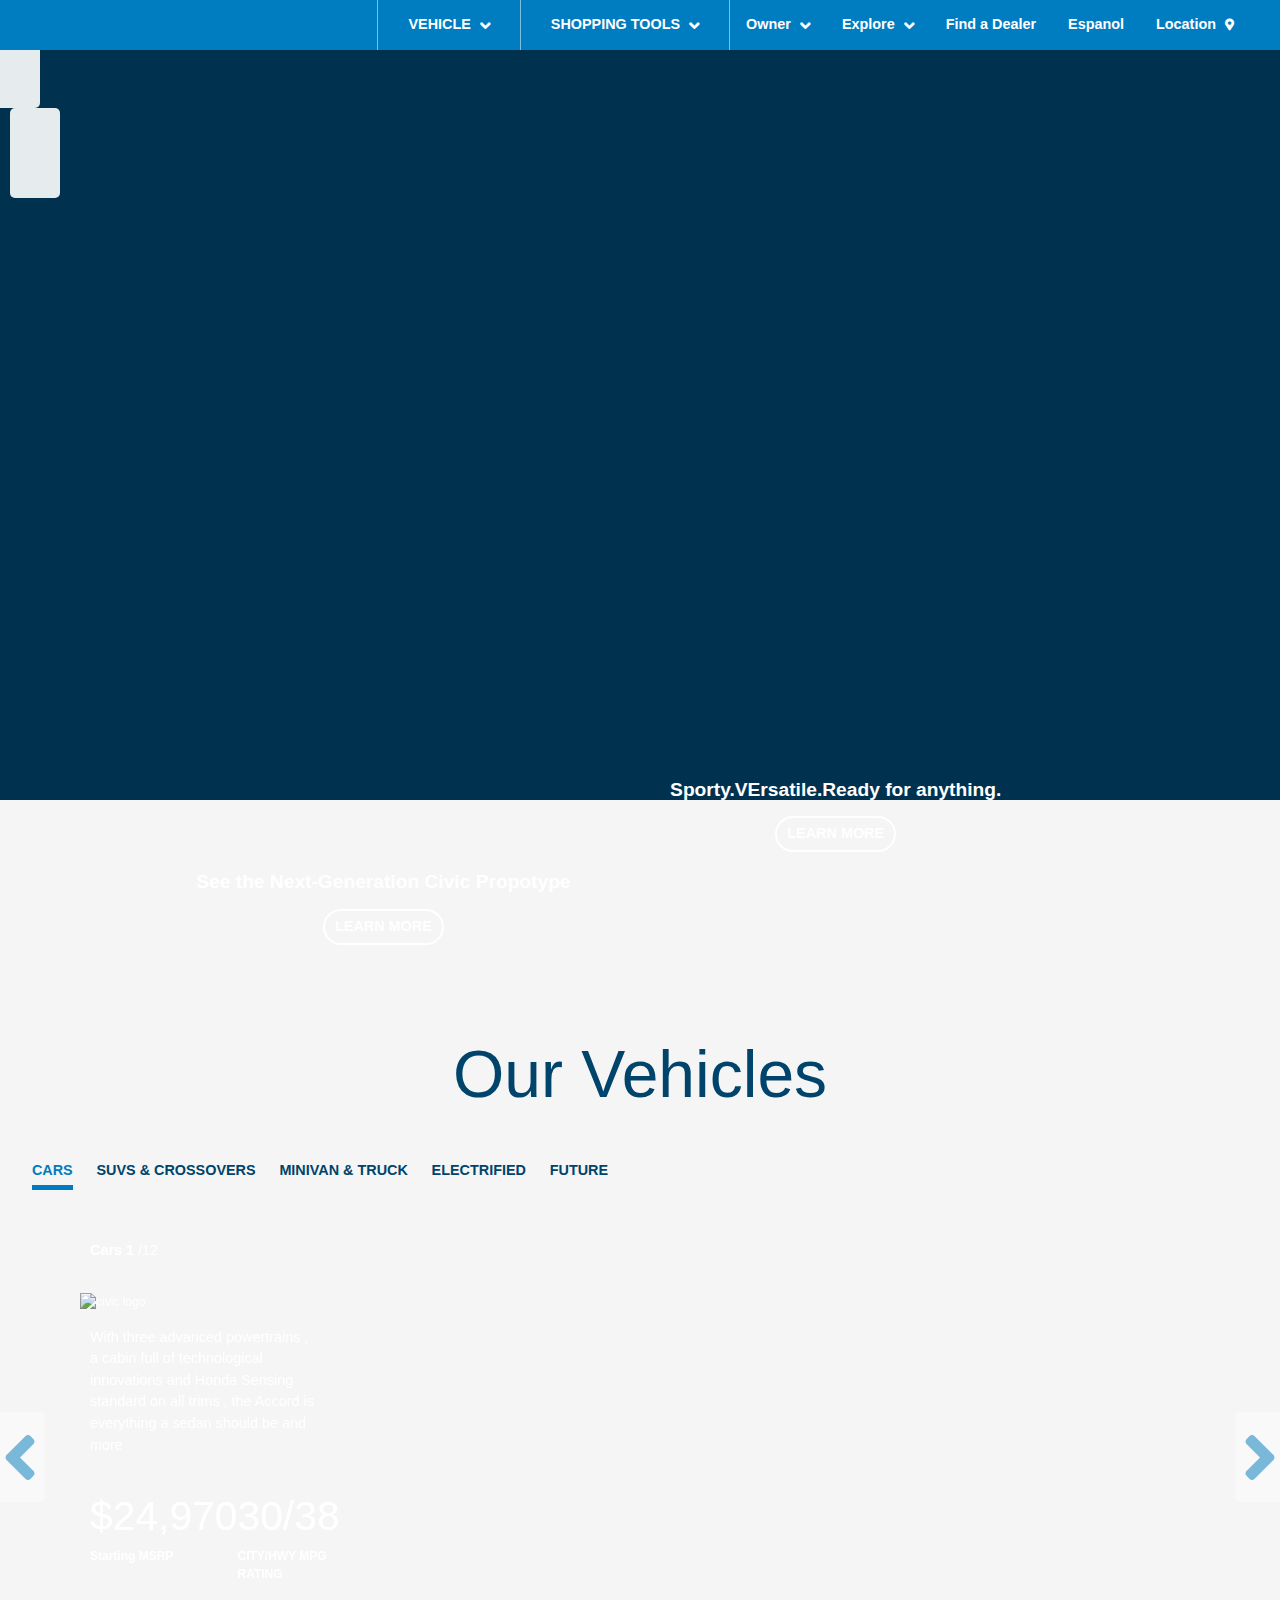
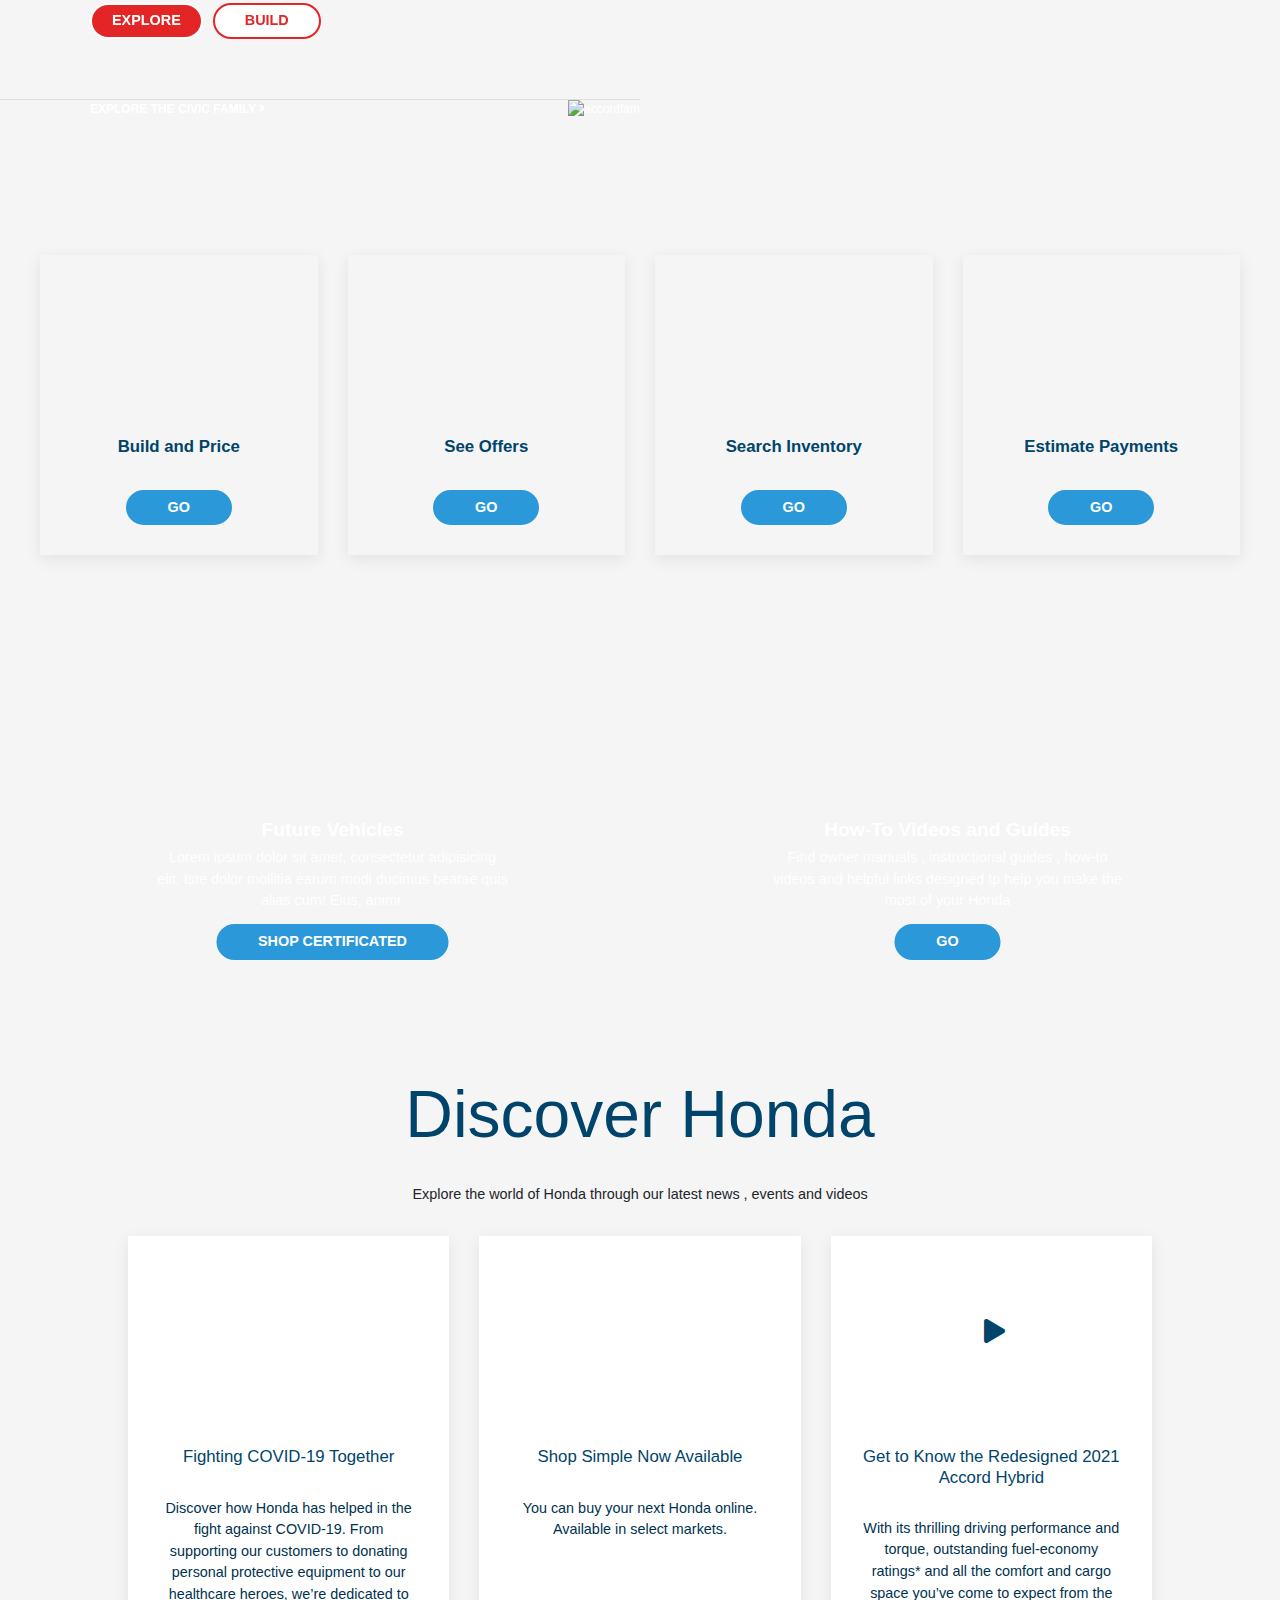
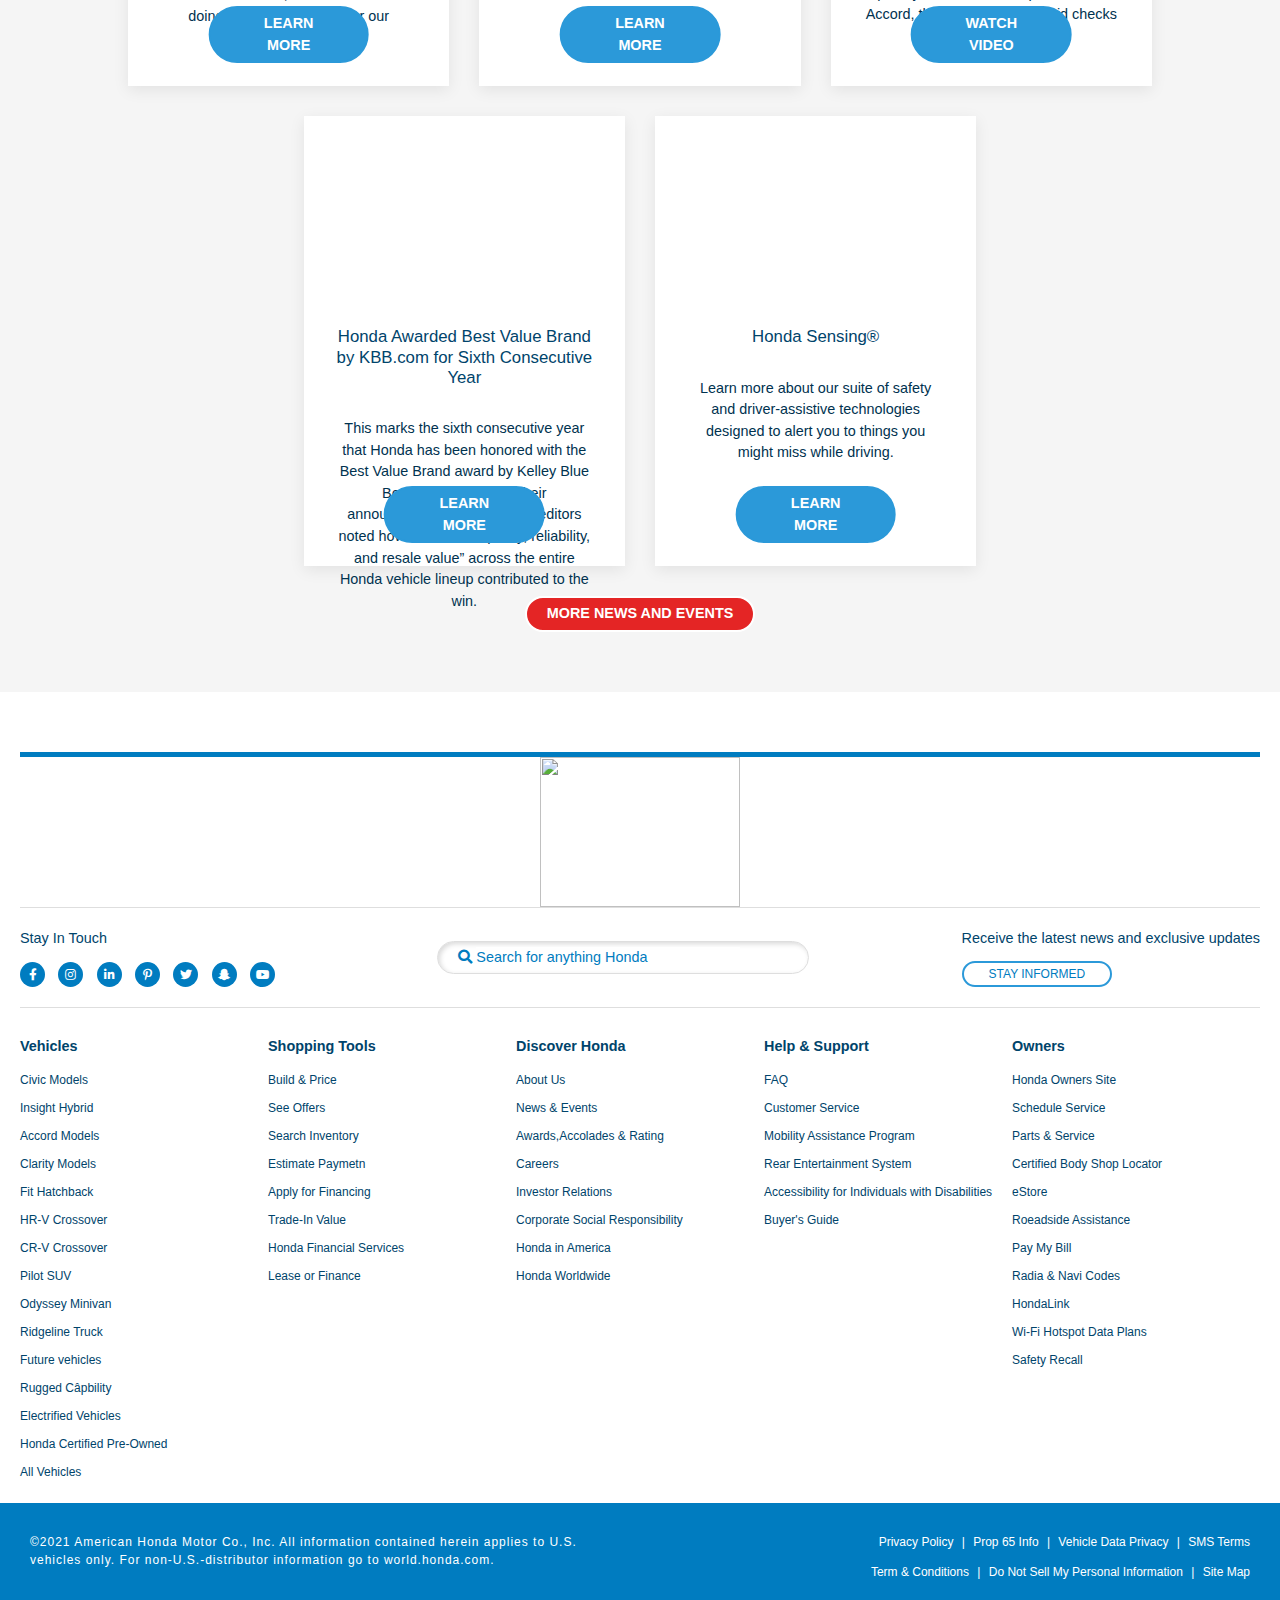
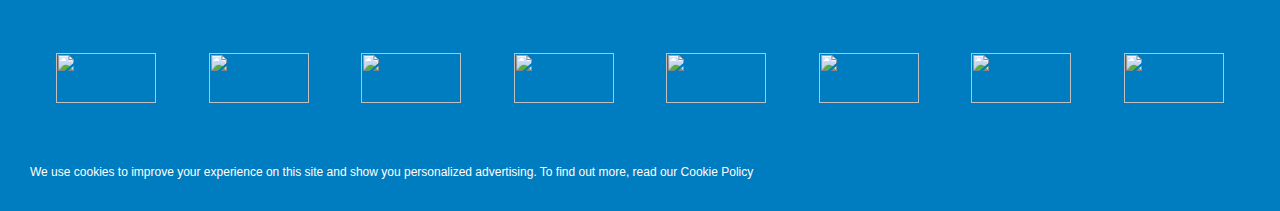
==== src/index.html @ 80af4028 "create menu lg screen" ====
<!doctype html>
<html lang="en">

<head>
    <meta charset="utf-8">
    <meta name="viewport" content="width=device-width, initial-scale=1, shrink-to-fit=no">
    <!-- BS4 -->
    <link rel="stylesheet" href="https://maxcdn.bootstrapcdn.com/bootstrap/4.0.0/css/bootstrap.min.css" integrity="sha384-Gn5384xqQ1aoWXA+058RXPxPg6fy4IWvTNh0E263XmFcJlSAwiGgFAW/dAiS6JXm" crossorigin="anonymous">
    <title>Honda Webpage</title>
    <!-- font awesome -->
    <link rel="stylesheet" href="https://cdnjs.cloudflare.com/ajax/libs/font-awesome/5.15.1/css/all.min.css">
    <!--Scroll Css-->
    <link rel="stylesheet" href="./css/jquery.mCustomScrollbar.css">
    <!--animate css-->
    <link rel="stylesheet" href="https://cdnjs.cloudflare.com/ajax/libs/animate.css/4.1.1/animate.min.css" />
    <!--Swiper carousel css-->
    <link rel="stylesheet" href="https://unpkg.com/swiper/swiper-bundle.css">
    <!--main css-->
    <link rel="stylesheet" href="./css/main.css">


</head>

<body>
    <header id="header">
        <nav class="navbar navbar-expand-lg honda-navbar ">
            <a class="navbar-brand" href="#">
                <img src="./img/logo.png" alt="">
            </a>
            <a href="#" class="lg-marker d-lg-none d-block">
                <i class="fa fa-map-marker-alt"></i>
            </a>

            <button class="navbar-toggler collapse-navbar" type="button" data-toggle="collapse" data-target="">
              <!-- <span class="navbar-toggler-icon"></span> -->
                <div class="xs-button"> 
                </div>
                
            </button>

            <div class="collapse navbar-collapse navbar-content" id="navbarNav">
                <ul class="navbar-nav">
                    <li class="nav-item ">
                        <a class="nav-link" id="vehicle" href="#">
                            VEHICLE <i class="fa fa-angle-down"></i>
                        </a>
                    </li>
                    <li class="nav-item ">
                        <a class="nav-link" id="shopping" href="#" data-toggle="dropdown">
                            SHOPPING TOOLS <i class="fa fa-angle-down"></i>
                        </a>
                        <section id="shopping-tools" class="d-none animate__animated ">
                            <div class="tools-top d-flex">
                                <div class="tool-items">
                                    <i class="fa fa-tools"></i>
                                    <p>Build & Price</p>
                                </div>
                                <div class="tool-items">
                                    <i class="fa fa-tag"></i>
                                    <p>See Offers</p>
                                </div>
                                <div class="tool-items">
                                    <i class="fa fa-search"></i>
                                    <p>Search Inventory</p>
                                </div>
                                <div class="tool-items">
                                    <i class="fa fa-calculator"></i>
                                    <p>Estimate Payment</p>
                                </div>
                                <div class="tool-items">
                                    <i class="fa fa-shopping-bag"></i>
                                    <p>Buy Online</p>
                                </div>
                            </div>
                            <div class="tools-bottom d-flex">
                                <div class="tools-options">
                                    <span>Trad-In Value</span><i class="fa fa-external-link-alt"></i>
                                </div>
                                <div class="tools-options">
                                    <span>Honda FInancial Services</span><i class="fa fa-external-link-alt"></i>
                                </div>
                                <div class="tools-options">
                                    <span>Buyer's Guide</span><i class="fa fa-external-link-alt"></i>
                                </div>
                                <div class="tools-options">
                                    <span>Apply For Financing</span><i class="fa fa-external-link-alt"></i>
                                </div>
                            </div>
                        </section>
                    </li>
                    <li class="nav-item">
                        <a class="nav-link" id="owner" href="#">
                            Owner <i class="fa fa-angle-down"></i>
                        </a>
                        <section id="owner-content" class="d-none animate__animated ">
                            <div class="row">
                                <div class="col-6 owner-left">
                                    <div>
                                        <a class="owner-items d-flex justify-content-between">
                                            <span>Owner Site</span><i class="fa fa-external-link-alt"></i>
                                        </a>
                                        <a class="owner-items d-flex justify-content-between">
                                            <span>Owner's Manual & Warranties</span><i class="fa fa-external-link-alt"></i>
                                        </a>
                                        <a class="owner-items d-flex justify-content-between">
                                            <span>Schedule Service</span><i class="fa fa-external-link-alt"></i>
                                        </a>
                                        <a class="owner-items d-flex justify-content-between">
                                            <span>Shop Parts & Accessories</span><i class="fa fa-external-link-alt"></i>
                                        </a>
                                        <a class="owner-items d-flex justify-content-between">
                                            <span>Certified Body Shop Locator</span><i class="fa fa-external-link-alt"></i>
                                        </a>
                                    </div>
                                </div>
                                <div class="col-6 owner-right">
                                    <div>
                                        <a class="owner-items d-flex justify-content-between">
                                            <span>Roadside Assistance</span><i class="fa fa-external-link-alt"></i>
                                        </a>
                                        <a class="owner-items d-flex justify-content-between">
                                            <span>Pay My Bill</span><i class="fa fa-external-link-alt"></i>
                                        </a>
                                        <a class="owner-items d-flex justify-content-between">
                                            <span>Recalls</span><i class="fa fa-external-link-alt"></i>
                                        </a>
                                        <a class="owner-items d-flex justify-content-between">
                                            <span>Customer Services</span><i class="fa fa-external-link-alt"></i>
                                        </a>
                                    </div>
                                </div>
                            </div>
                        </section>
                    </li>
                    <li class="nav-item">
                        <a class="nav-link" id="explore" href="#">
                            Explore <i class="fa fa-angle-down"></i>
                        </a>
                        <section id="explore-content" class="d-none animate__animated ">
                            <ul>
                                <li>Honda Safety</li>
                                <li>Honda Sensing</li>
                                <li>Rugged Capability</li>
                                <li>Electrified Vehicles</li>
                                <li>News & Events</li>
                                <li>Honda Racing</span><i class="fa fa-external-link-alt"></i></li>
                                <li>Honda in the Community</span><i class="fa fa-external-link-alt"></i></li>
                                <li>Honda on Inclusion and Diversity</span><i class="fa fa-external-link-alt"></i></li>
                            </ul>
                        </section>
                    </li>
                    <li class="nav-item">
                        <a class="nav-link" href="#">
                           Find a Dealer
                        </a>
                    </li>
                    <li class="nav-item">
                        <a class="nav-link" href="#">
                           Espanol
                        </a>
                    </li>
                    <li class="nav-item">
                        <a class="nav-link" href="#">
                            Location <i class="fa fa-map-marker-alt location"></i>
                        </a>
                    </li>
                </ul>
            </div>
        </nav>
    </header>
    <div class="d-none animate__animated " id="header-menu-lg">
        <ul class="list-unstyled">
            <li>VEHICLES <i class="fa fa-angle-right"></i></li>
            <li>SHOPPING TOOLS <i class="fa fa-angle-right"></i></li>
            <li>OWNERS <i class="fa fa-angle-right"></i></li>
            <li>EXPLORE<i class="fa fa-angle-right"></i></li>
            <li>FIND A DEALER</li>
            <li>LANGUAGE
                <div class="language">
                    <button class="btn-go">ENGLISH</button>
                    <button class="btn-build">ESPANOL</button>
                </div>
            </li>

            <div class="footer-search-field">
                <i class="fa fa-search"></i>
                <input type="text" placeholder="Search for anything Honda">
            </div>
        </ul>

    </div>

    <section id="vehicles-section" class="d-none animate__animated ">
        <div class="vehicles-nav">
            <div class="vehicles-nav-content w-50 mx-auto d-flex justify-content-around">
                <div class="vehicle-nav-items">
                    <a href="#" id="suv-nav">SUV & CROSSOVERS</a>
                </div>
                <div class="vehicle-nav-items">
                    <a href="#" id="cars-nav">CARS</a>
                </div>
                <div class="vehicle-nav-items">
                    <a href="#" id="minivan-nav">MINIVAN & TRUCK</a>
                </div>
                <div class="vehicle-nav-items">
                    <a href="#" id="electrified-nav">ELECTRIFIED</a>
                </div>
                <div class="vehicle-nav-items">
                    <a href="#" id="future-nav">FUTURE</a>
                </div>
                <div class="vehicle-nav-items">
                    <a href="#" id="preowned-nav">PREOWNED</a>
                </div>
            </div>
        </div>
        <div id="vehicles-list">
            <div class="vehicless-segmentation" id="suv">
                <h2>SUVS & CROSSOVER</h2>
                <div class="vehicles-items">
                    <div class="vehicles-img">
                        <img src="./img/xe-1.png" alt="xe1" class="img-fluid">
                        <img src="./img/xe-1-hover.png" alt="xe1-hover" class="img-fluid">

                    </div>
                    <div class="vehicles-description">
                        <h3>HR-V</h3>
                        <div class="price">
                            $21,020 <span>STARTING MSRP*</span>
                        </div>
                        <div class="speed">
                            28/34 <span>CITY/HWY MPG TRG*</span>
                        </div>
                    </div>
                    <div class="vehicle-button">
                        <button class="btn-explore">EXPLORE</button>
                        <button class="btn-build">BUILD</button>
                    </div>
                </div>
                <div class="vehicles-items">
                    <div class="vehicles-img">
                        <img src="./img/xe-2.png" alt="xe1" class="img-fluid">
                        <img src="./img/xe-2-hover.png" alt="xe1-hover" class="img-fluid">

                    </div>
                    <div class="vehicles-description">
                        <h3>HR-V</h3>
                        <div class="price">
                            $21,020 <span>STARTING MSRP*</span>
                        </div>
                        <div class="speed">
                            28/34 <span>CITY/HWY MPG TRG*</span>
                        </div>
                    </div>
                    <div class="vehicle-button">
                        <button class="btn-explore">EXPLORE</button>
                        <button class="btn-build">BUILD</button>
                    </div>
                </div>
                <div class="vehicles-items">
                    <div class="vehicles-img">
                        <img src="./img/xe-3.png" alt="xe1" class="img-fluid">
                        <img src="./img/xe-3-hover.png" alt="xe1-hover" class="img-fluid">

                    </div>
                    <div class="vehicles-description">
                        <h3>HR-V</h3>
                        <div class="price">
                            $21,020 <span>STARTING MSRP*</span>
                        </div>
                        <div class="speed">
                            28/34 <span>CITY/HWY MPG TRG*</span>
                        </div>
                    </div>
                    <div class="vehicle-button">
                        <button class="btn-explore">EXPLORE</button>
                        <button class="btn-build">BUILD</button>
                    </div>
                </div>
                <div class="vehicles-items">
                    <div class="vehicles-img">
                        <img src="./img/xe-4.png" alt="xe1" class="img-fluid">
                        <img src="./img/xe-4-hover.png" alt="xe1-hover" class="img-fluid">

                    </div>
                    <div class="vehicles-description">
                        <h3>HR-V</h3>
                        <div class="price">
                            $21,020 <span>STARTING MSRP*</span>
                        </div>
                        <div class="speed">
                            28/34 <span>CITY/HWY MPG TRG*</span>
                        </div>
                    </div>
                    <div class="vehicle-button">
                        <button class="btn-explore">EXPLORE</button>
                        <button class="btn-build">BUILD</button>
                    </div>
                </div>
                <div class="vehicles-items">
                    <div class="vehicles-img">
                        <img src="./img/xe-1.png" alt="xe1" class="img-fluid">
                        <img src="./img/xe-1-hover.png" alt="xe1-hover" class="img-fluid">

                    </div>
                    <div class="vehicles-description">
                        <h3>HR-V</h3>
                        <div class="price">
                            $21,020 <span>STARTING MSRP*</span>
                        </div>
                        <div class="speed">
                            28/34 <span>CITY/HWY MPG TRG*</span>
                        </div>
                    </div>
                    <div class="vehicle-button">
                        <button class="btn-explore">EXPLORE</button>
                        <button class="btn-build">BUILD</button>
                    </div>
                </div>
                <div class="vehicles-items">
                    <div class="vehicles-img">
                        <img src="./img/xe-2.png" alt="xe1" class="img-fluid">
                        <img src="./img/xe-2-hover.png" alt="xe1-hover" class="img-fluid">

                    </div>
                    <div class="vehicles-description">
                        <h3>HR-V</h3>
                        <div class="price">
                            $21,020 <span>STARTING MSRP*</span>
                        </div>
                        <div class="speed">
                            28/34 <span>CITY/HWY MPG TRG*</span>
                        </div>
                    </div>
                    <div class="vehicle-button">
                        <button class="btn-explore">EXPLORE</button>
                        <button class="btn-build">BUILD</button>
                    </div>
                </div>
                <div class="vehicles-items">
                    <div class="vehicles-img">
                        <img src="./img/xe-3.png" alt="xe1" class="img-fluid">
                        <img src="./img/xe-3-hover.png" alt="xe1-hover" class="img-fluid">

                    </div>
                    <div class="vehicles-description">
                        <h3>HR-V</h3>
                        <div class="price">
                            $21,020 <span>STARTING MSRP*</span>
                        </div>
                        <div class="speed">
                            28/34 <span>CITY/HWY MPG TRG*</span>
                        </div>
                    </div>
                    <div class="vehicle-button">
                        <button class="btn-explore">EXPLORE</button>
                        <button class="btn-build">BUILD</button>
                    </div>
                </div>
            </div>
            <div class="vehicless-segmentation" id="cars">
                <h2>CARS</h2>
                <div class="vehicles-items">
                    <div class="vehicles-img">
                        <img src="./img/xe-1.png" alt="xe1" class="img-fluid">
                        <img src="./img/xe-1-hover.png" alt="xe1-hover" class="img-fluid">

                    </div>
                    <div class="vehicles-description">
                        <h3>HR-V</h3>
                        <div class="price">
                            $21,020 <span>STARTING MSRP*</span>
                        </div>
                        <div class="speed">
                            28/34 <span>CITY/HWY MPG TRG*</span>
                        </div>
                    </div>
                    <div class="vehicle-button">
                        <button class="btn-explore">EXPLORE</button>
                        <button class="btn-build">BUILD</button>
                    </div>
                </div>
                <div class="vehicles-items">
                    <div class="vehicles-img">
                        <img src="./img/xe-2.png" alt="xe1" class="img-fluid">
                        <img src="./img/xe-2-hover.png" alt="xe1-hover" class="img-fluid">

                    </div>
                    <div class="vehicles-description">
                        <h3>HR-V</h3>
                        <div class="price">
                            $21,020 <span>STARTING MSRP*</span>
                        </div>
                        <div class="speed">
                            28/34 <span>CITY/HWY MPG TRG*</span>
                        </div>
                    </div>
                    <div class="vehicle-button">
                        <button class="btn-explore">EXPLORE</button>
                        <button class="btn-build">BUILD</button>
                    </div>
                </div>
                <div class="vehicles-items">
                    <div class="vehicles-img">
                        <img src="./img/xe-3.png" alt="xe1" class="img-fluid">
                        <img src="./img/xe-3-hover.png" alt="xe1-hover" class="img-fluid">

                    </div>
                    <div class="vehicles-description">
                        <h3>HR-V</h3>
                        <div class="price">
                            $21,020 <span>STARTING MSRP*</span>
                        </div>
                        <div class="speed">
                            28/34 <span>CITY/HWY MPG TRG*</span>
                        </div>
                    </div>
                    <div class="vehicle-button">
                        <button class="btn-explore">EXPLORE</button>
                        <button class="btn-build">BUILD</button>
                    </div>
                </div>
                <div class="vehicles-items">
                    <div class="vehicles-img">
                        <img src="./img/xe-4.png" alt="xe1" class="img-fluid">
                        <img src="./img/xe-4-hover.png" alt="xe1-hover" class="img-fluid">

                    </div>
                    <div class="vehicles-description">
                        <h3>HR-V</h3>
                        <div class="price">
                            $21,020 <span>STARTING MSRP*</span>
                        </div>
                        <div class="speed">
                            28/34 <span>CITY/HWY MPG TRG*</span>
                        </div>
                    </div>
                    <div class="vehicle-button">
                        <button class="btn-explore">EXPLORE</button>
                        <button class="btn-build">BUILD</button>
                    </div>
                </div>
                <div class="vehicles-items">
                    <div class="vehicles-img">
                        <img src="./img/xe-1.png" alt="xe1" class="img-fluid">
                        <img src="./img/xe-1-hover.png" alt="xe1-hover" class="img-fluid">

                    </div>
                    <div class="vehicles-description">
                        <h3>HR-V</h3>
                        <div class="price">
                            $21,020 <span>STARTING MSRP*</span>
                        </div>
                        <div class="speed">
                            28/34 <span>CITY/HWY MPG TRG*</span>
                        </div>
                    </div>
                    <div class="vehicle-button">
                        <button class="btn-explore">EXPLORE</button>
                        <button class="btn-build">BUILD</button>
                    </div>
                </div>

            </div>
            <div class="vehicless-segmentation" id="minivan">
                <h2>MINIVAN & TRUCK</h2>
                <div class="vehicles-items">
                    <div class="vehicles-img">
                        <img src="./img/xe-1.png" alt="xe1" class="img-fluid">
                        <img src="./img/xe-1-hover.png" alt="xe1-hover" class="img-fluid">

                    </div>
                    <div class="vehicles-description">
                        <h3>HR-V</h3>
                        <div class="price">
                            $21,020 <span>STARTING MSRP*</span>
                        </div>
                        <div class="speed">
                            28/34 <span>CITY/HWY MPG TRG*</span>
                        </div>
                    </div>
                    <div class="vehicle-button">
                        <button class="btn-explore">EXPLORE</button>
                        <button class="btn-build">BUILD</button>
                    </div>
                </div>
                <div class="vehicles-items">
                    <div class="vehicles-img">
                        <img src="./img/xe-2.png" alt="xe1" class="img-fluid">
                        <img src="./img/xe-2-hover.png" alt="xe1-hover" class="img-fluid">

                    </div>
                    <div class="vehicles-description">
                        <h3>HR-V</h3>
                        <div class="price">
                            $21,020 <span>STARTING MSRP*</span>
                        </div>
                        <div class="speed">
                            28/34 <span>CITY/HWY MPG TRG*</span>
                        </div>
                    </div>
                    <div class="vehicle-button">
                        <button class="btn-explore">EXPLORE</button>
                        <button class="btn-build">BUILD</button>
                    </div>
                </div>
                <div class="vehicles-items">
                    <div class="vehicles-img">
                        <img src="./img/xe-3.png" alt="xe1" class="img-fluid">
                        <img src="./img/xe-3-hover.png" alt="xe1-hover" class="img-fluid">

                    </div>
                    <div class="vehicles-description">
                        <h3>HR-V</h3>
                        <div class="price">
                            $21,020 <span>STARTING MSRP*</span>
                        </div>
                        <div class="speed">
                            28/34 <span>CITY/HWY MPG TRG*</span>
                        </div>
                    </div>
                    <div class="vehicle-button">
                        <button class="btn-explore">EXPLORE</button>
                        <button class="btn-build">BUILD</button>
                    </div>
                </div>
                <div class="vehicles-items">
                    <div class="vehicles-img">
                        <img src="./img/xe-4.png" alt="xe1" class="img-fluid">
                        <img src="./img/xe-4-hover.png" alt="xe1-hover" class="img-fluid">

                    </div>
                    <div class="vehicles-description">
                        <h3>HR-V</h3>
                        <div class="price">
                            $21,020 <span>STARTING MSRP*</span>
                        </div>
                        <div class="speed">
                            28/34 <span>CITY/HWY MPG TRG*</span>
                        </div>
                    </div>
                    <div class="vehicle-button">
                        <button class="btn-explore">EXPLORE</button>
                        <button class="btn-build">BUILD</button>
                    </div>
                </div>

            </div>
            <div class="vehicless-segmentation" id="electrified">
                <h2>ELECTRIFIED</h2>
                <div class="vehicles-items">
                    <div class="vehicles-img">
                        <img src="./img/xe-1.png" alt="xe1" class="img-fluid">
                        <img src="./img/xe-1-hover.png" alt="xe1-hover" class="img-fluid">

                    </div>
                    <div class="vehicles-description">
                        <h3>HR-V</h3>
                        <div class="price">
                            $21,020 <span>STARTING MSRP*</span>
                        </div>
                        <div class="speed">
                            28/34 <span>CITY/HWY MPG TRG*</span>
                        </div>
                    </div>
                    <div class="vehicle-button">
                        <button class="btn-explore">EXPLORE</button>
                        <button class="btn-build">BUILD</button>
                    </div>
                </div>
                <div class="vehicles-items">
                    <div class="vehicles-img">
                        <img src="./img/xe-2.png" alt="xe1" class="img-fluid">
                        <img src="./img/xe-2-hover.png" alt="xe1-hover" class="img-fluid">

                    </div>
                    <div class="vehicles-description">
                        <h3>HR-V</h3>
                        <div class="price">
                            $21,020 <span>STARTING MSRP*</span>
                        </div>
                        <div class="speed">
                            28/34 <span>CITY/HWY MPG TRG*</span>
                        </div>
                    </div>
                    <div class="vehicle-button">
                        <button class="btn-explore">EXPLORE</button>
                        <button class="btn-build">BUILD</button>
                    </div>
                </div>
                <div class="vehicles-items">
                    <div class="vehicles-img">
                        <img src="./img/xe-3.png" alt="xe1" class="img-fluid">
                        <img src="./img/xe-3-hover.png" alt="xe1-hover" class="img-fluid">

                    </div>
                    <div class="vehicles-description">
                        <h3>HR-V</h3>
                        <div class="price">
                            $21,020 <span>STARTING MSRP*</span>
                        </div>
                        <div class="speed">
                            28/34 <span>CITY/HWY MPG TRG*</span>
                        </div>
                    </div>
                    <div class="vehicle-button">
                        <button class="btn-explore">EXPLORE</button>
                        <button class="btn-build">BUILD</button>
                    </div>
                </div>
                <div class="vehicles-items">
                    <div class="vehicles-img">
                        <img src="./img/xe-4.png" alt="xe1" class="img-fluid">
                        <img src="./img/xe-4-hover.png" alt="xe1-hover" class="img-fluid">

                    </div>
                    <div class="vehicles-description">
                        <h3>HR-V</h3>
                        <div class="price">
                            $21,020 <span>STARTING MSRP*</span>
                        </div>
                        <div class="speed">
                            28/34 <span>CITY/HWY MPG TRG*</span>
                        </div>
                    </div>
                    <div class="vehicle-button">
                        <button class="btn-explore">EXPLORE</button>
                        <button class="btn-build">BUILD</button>
                    </div>
                </div>
                <div class="vehicles-items">
                    <div class="vehicles-img">
                        <img src="./img/xe-1.png" alt="xe1" class="img-fluid">
                        <img src="./img/xe-1-hover.png" alt="xe1-hover" class="img-fluid">

                    </div>
                    <div class="vehicles-description">
                        <h3>HR-V</h3>
                        <div class="price">
                            $21,020 <span>STARTING MSRP*</span>
                        </div>
                        <div class="speed">
                            28/34 <span>CITY/HWY MPG TRG*</span>
                        </div>
                    </div>
                    <div class="vehicle-button">
                        <button class="btn-explore">EXPLORE</button>
                        <button class="btn-build">BUILD</button>
                    </div>
                </div>

            </div>
            <div class="vehicless-segmentation" id="future">
                <h2>FUTURE</h2>
                <div class="vehicles-items">
                    <div class="vehicles-img">
                        <img src="./img/xe-1.png" alt="xe1" class="img-fluid">
                        <img src="./img/xe-1-hover.png" alt="xe1-hover" class="img-fluid">

                    </div>
                    <div class="vehicles-description">
                        <h3>HR-V</h3>
                        <div class="price">
                            $21,020 <span>STARTING MSRP*</span>
                        </div>
                        <div class="speed">
                            28/34 <span>CITY/HWY MPG TRG*</span>
                        </div>
                    </div>
                    <div class="vehicle-button">
                        <button class="btn-explore">EXPLORE</button>
                        <button class="btn-build">BUILD</button>
                    </div>
                </div>
                <div class="vehicles-items">
                    <div class="vehicles-img">
                        <img src="./img/xe-2.png" alt="xe1" class="img-fluid">
                        <img src="./img/xe-2-hover.png" alt="xe1-hover" class="img-fluid">

                    </div>
                    <div class="vehicles-description">
                        <h3>HR-V</h3>
                        <div class="price">
                            $21,020 <span>STARTING MSRP*</span>
                        </div>
                        <div class="speed">
                            28/34 <span>CITY/HWY MPG TRG*</span>
                        </div>
                    </div>
                    <div class="vehicle-button">
                        <button class="btn-explore">EXPLORE</button>
                        <button class="btn-build">BUILD</button>
                    </div>
                </div>
                <div class="vehicles-items">
                    <div class="vehicles-img">
                        <img src="./img/xe-3.png" alt="xe1" class="img-fluid">
                        <img src="./img/xe-3-hover.png" alt="xe1-hover" class="img-fluid">

                    </div>
                    <div class="vehicles-description">
                        <h3>HR-V</h3>
                        <div class="price">
                            $21,020 <span>STARTING MSRP*</span>
                        </div>
                        <div class="speed">
                            28/34 <span>CITY/HWY MPG TRG*</span>
                        </div>
                    </div>
                    <div class="vehicle-button">
                        <button class="btn-explore">EXPLORE</button>
                        <button class="btn-build">BUILD</button>
                    </div>
                </div>
                <div class="vehicles-items">
                    <div class="vehicles-img">
                        <img src="./img/xe-4.png" alt="xe1" class="img-fluid">
                        <img src="./img/xe-4-hover.png" alt="xe1-hover" class="img-fluid">

                    </div>
                    <div class="vehicles-description">
                        <h3>HR-V</h3>
                        <div class="price">
                            $21,020 <span>STARTING MSRP*</span>
                        </div>
                        <div class="speed">
                            28/34 <span>CITY/HWY MPG TRG*</span>
                        </div>
                    </div>
                    <div class="vehicle-button">
                        <button class="btn-explore">EXPLORE</button>
                        <button class="btn-build">BUILD</button>
                    </div>
                </div>
                <div class="vehicles-items">
                    <div class="vehicles-img">
                        <img src="./img/xe-1.png" alt="xe1" class="img-fluid">
                        <img src="./img/xe-1-hover.png" alt="xe1-hover" class="img-fluid">

                    </div>
                    <div class="vehicles-description">
                        <h3>HR-V</h3>
                        <div class="price">
                            $21,020 <span>STARTING MSRP*</span>
                        </div>
                        <div class="speed">
                            28/34 <span>CITY/HWY MPG TRG*</span>
                        </div>
                    </div>
                    <div class="vehicle-button">
                        <button class="btn-explore">EXPLORE</button>
                        <button class="btn-build">BUILD</button>
                    </div>
                </div>

            </div>
            <div class="vehicless-segmentation" id="preowned">
                <h2>PREOWNED</h2>
                <div class="vehicles-items">
                    <div class="vehicles-img">
                        <img src="./img/xe-1.png" alt="xe1" class="img-fluid">
                        <img src="./img/xe-1-hover.png" alt="xe1-hover" class="img-fluid">

                    </div>
                    <div class="vehicles-description">
                        <h3>HR-V</h3>
                        <div class="price">
                            $21,020 <span>STARTING MSRP*</span>
                        </div>
                        <div class="speed">
                            28/34 <span>CITY/HWY MPG TRG*</span>
                        </div>
                    </div>
                    <div class="vehicle-button">
                        <button class="btn-explore">EXPLORE</button>
                        <button class="btn-build">BUILD</button>
                    </div>
                </div>
                <div class="vehicles-items">
                    <div class="vehicles-img">
                        <img src="./img/xe-2.png" alt="xe1" class="img-fluid">
                        <img src="./img/xe-2-hover.png" alt="xe1-hover" class="img-fluid">

                    </div>
                    <div class="vehicles-description">
                        <h3>HR-V</h3>
                        <div class="price">
                            $21,020 <span>STARTING MSRP*</span>
                        </div>
                        <div class="speed">
                            28/34 <span>CITY/HWY MPG TRG*</span>
                        </div>
                    </div>
                    <div class="vehicle-button">
                        <button class="btn-explore">EXPLORE</button>
                        <button class="btn-build">BUILD</button>
                    </div>
                </div>
                <div class="vehicles-items">
                    <div class="vehicles-img">
                        <img src="./img/xe-3.png" alt="xe1" class="img-fluid">
                        <img src="./img/xe-3-hover.png" alt="xe1-hover" class="img-fluid">

                    </div>
                    <div class="vehicles-description">
                        <h3>HR-V</h3>
                        <div class="price">
                            $21,020 <span>STARTING MSRP*</span>
                        </div>
                        <div class="speed">
                            28/34 <span>CITY/HWY MPG TRG*</span>
                        </div>
                    </div>
                    <div class="vehicle-button">
                        <button class="btn-explore">EXPLORE</button>
                        <button class="btn-build">BUILD</button>
                    </div>
                </div>
                <div class="vehicles-items">
                    <div class="vehicles-img">
                        <img src="./img/xe-4.png" alt="xe1" class="img-fluid">
                        <img src="./img/xe-4-hover.png" alt="xe1-hover" class="img-fluid">

                    </div>
                    <div class="vehicles-description">
                        <h3>HR-V</h3>
                        <div class="price">
                            $21,020 <span>STARTING MSRP*</span>
                        </div>
                        <div class="speed">
                            28/34 <span>CITY/HWY MPG TRG*</span>
                        </div>
                    </div>
                    <div class="vehicle-button">
                        <button class="btn-explore">EXPLORE</button>
                        <button class="btn-build">BUILD</button>
                    </div>
                </div>
                <div class="vehicles-items">
                    <div class="vehicles-img">
                        <img src="./img/xe-1.png" alt="xe1" class="img-fluid">
                        <img src="./img/xe-1-hover.png" alt="xe1-hover" class="img-fluid">

                    </div>
                    <div class="vehicles-description">
                        <h3>HR-V</h3>
                        <div class="price">
                            $21,020 <span>STARTING MSRP*</span>
                        </div>
                        <div class="speed">
                            28/34 <span>CITY/HWY MPG TRG*</span>
                        </div>
                    </div>
                    <div class="vehicle-button">
                        <button class="btn-explore">EXPLORE</button>
                        <button class="btn-build">BUILD</button>
                    </div>
                </div>

            </div>
        </div>
    </section>
    <section id="carousel-header">
        <div class="swiper-container">
            <!-- Additional required wrapper -->
            <div class="swiper-wrapper">
                <!-- Slides -->
                <div class="swiper-slide slide-header-1">
                    <button class="btn-orange">EXPLORE</button>
                </div>
                <div class="swiper-slide slide-header-2">
                    <button class="btn-orange">SEE ALL OFFERS</button>
                </div>
                <div class="swiper-slide slide-header-3">
                    <button class="btn-orange">SEE OFFER</button>
                </div>
                <div class="swiper-slide slide-header-4">
                    <button class="btn-orange">LEARN MORE</button>
                </div>
                ...
            </div>
            <!-- If we need pagination -->
            <div class="swiper-pagination"></div>

            <!-- If we need navigation buttons -->
            <div class="swiper-button-prev"></div>
            <div class="swiper-button-next"></div>


        </div>
    </section>
    <section id="intro">
        <div class="container-fluid">
            <div class="row">
                <div class="col-6">
                    <div class="intro-item-1">
                        <div class="intro-item-content">
                            <p>See the Next-Generation Civic Propotype</p>
                            <button class="btn-white">LEARN MORE</button>
                        </div>
                    </div>
                </div>
                <div class="col-6">
                    <div class="intro-item-2">
                        <div class="intro-item-content">
                            <p>Sporty.VErsatile.Ready for anything.</p>
                            <button class="btn-white">LEARN MORE</button>
                        </div>
                    </div>
                </div>
            </div>
        </div>
    </section>
    <section id="our-vehicles">
        <h1>Our Vehicles</h1>
        <div id="our-vehicles-carousel" class="carousel slide" data-ride='slide'>
            <div class="carousel-indicators-config">
                <ol class="carousel-indicators ">
                    <li data-target="#our-vehicles-carousel" data-slide-to="0" class="active">
                        CARS
                    </li>
                    <li data-target="#our-vehicles-carousel" data-slide-to="1">SUVS & CROSSOVERS</li>
                    <li data-target="#our-vehicles-carousel" data-slide-to="2">MINIVAN & TRUCK</li>
                    <li data-target="#our-vehicles-carousel" data-slide-to="3">ELECTRIFIED</li>
                    <li data-target="#our-vehicles-carousel" data-slide-to="4">FUTURE</li>
                </ol>
            </div>
            <div class="carousel-inner our-vehicles-inner">
                <div class="carousel-item our-vehicles-items-1 active">
                    <div class="item-content">
                        <div class="item-content-top">
                            <p>Cars 1 <span>/12</span></p>
                            <div class="vehicle-logo">
                                <img src="./img/civic-logo.jpg" alt="civic logo" class="img-fluid">
                            </div>
                            <div class="vehicle-description">
                                <p>With three advanced powertrains , a cabin full of technological innovations and Honda Sensing standard on all trims , the Accord is everything a sedan should be and more</p>
                            </div>
                            <div class="vehicle-value">
                                <div class="price">
                                    <p>$24,970</p>
                                    <span>Starting MSRP</span>
                                </div>
                                <div class="rating">
                                    <p>30/38</p>
                                    <span>CITY/HWY MPG RATING</span>
                                </div>
                            </div>
                            <div class="vehicle-button d-flex ">
                                <div class="btn-orange">EXPLORE</div>
                                <div class="btn-orange-white ">BUILD</div>
                            </div>

                        </div>
                        <div class="item-content-bottom">
                            <span>EXPLORE THE CIVIC FAMILY <i class="fa fa-angle-right"></i></span>
                            <img src="./img/accord-family-vehicles-2x.png" alt="accordfam" class="img-fluid">
                        </div>
                    </div>
                </div>
                <div class="carousel-item our-vehicles-items-2">
                    <div class="item-content">
                        <div class="item-content-top">
                            <p>Cars 1 <span>/12</span></p>
                            <div class="vehicle-logo">
                                <img src="./img/civic-logo.jpg" alt="civic logo" class="img-fluid">
                            </div>
                            <div class="vehicle-description">
                                <p>With three advanced powertrains , a cabin full of technological innovations and Honda Sensing standard on all trims , the Accord is everything a sedan should be and more</p>
                            </div>
                            <div class="vehicle-value">
                                <div class="price">
                                    <p>$24,970</p>
                                    <span>Starting MSRP</span>
                                </div>
                                <div class="rating">
                                    <p>30/38</p>
                                    <span>CITY/HWY MPG RATING</span>
                                </div>
                            </div>
                            <div class="vehicle-button d-flex ">
                                <div class="btn-orange">EXPLORE</div>
                                <div class="btn-orange-white ">BUILD</div>
                            </div>

                        </div>
                        <div class="item-content-bottom">
                            <span>EXPLORE THE CIVIC FAMILY <i class="fa fa-angle-right"></i></span>
                            <img src="./img/accord-family-vehicles-2x.png" alt="accordfam" class="img-fluid">
                        </div>
                    </div>
                </div>
                <div class="carousel-item our-vehicles-items-3">
                    <div class="item-content">
                        <div class="item-content-top">
                            <p>Cars 1 <span>/12</span></p>
                            <div class="vehicle-logo">
                                <img src="./img/civic-logo.jpg" alt="civic logo" class="img-fluid">
                            </div>
                            <div class="vehicle-description">
                                <p>With three advanced powertrains , a cabin full of technological innovations and Honda Sensing standard on all trims , the Accord is everything a sedan should be and more</p>
                            </div>
                            <div class="vehicle-value">
                                <div class="price">
                                    <p>$24,970</p>
                                    <span>Starting MSRP</span>
                                </div>
                                <div class="rating">
                                    <p>30/38</p>
                                    <span>CITY/HWY MPG RATING</span>
                                </div>
                            </div>
                            <div class="vehicle-button d-flex ">
                                <div class="btn-orange">EXPLORE</div>
                                <div class="btn-orange-white ">BUILD</div>
                            </div>

                        </div>
                        <div class="item-content-bottom">
                            <span>EXPLORE THE CIVIC FAMILY <i class="fa fa-angle-right"></i></span>
                            <img src="./img/accord-family-vehicles-2x.png" alt="accordfam" class="img-fluid">
                        </div>
                    </div>
                </div>
                <div class="carousel-item our-vehicles-items-4">
                    <div class="item-content">
                        <div class="item-content-top">
                            <p>Cars 1 <span>/12</span></p>
                            <div class="vehicle-logo">
                                <img src="./img/civic-logo.jpg" alt="civic logo" class="img-fluid">
                            </div>
                            <div class="vehicle-description">
                                <p>With three advanced powertrains , a cabin full of technological innovations and Honda Sensing standard on all trims , the Accord is everything a sedan should be and more</p>
                            </div>
                            <div class="vehicle-value">
                                <div class="price">
                                    <p>$24,970</p>
                                    <span>Starting MSRP</span>
                                </div>
                                <div class="rating">
                                    <p>30/38</p>
                                    <span>CITY/HWY MPG RATING</span>
                                </div>
                            </div>
                            <div class="vehicle-button d-flex ">
                                <div class="btn-orange">EXPLORE</div>
                                <div class="btn-orange-white ">BUILD</div>
                            </div>

                        </div>
                        <div class="item-content-bottom">
                            <span>EXPLORE THE CIVIC FAMILY <i class="fa fa-angle-right"></i></span>
                            <img src="./img/accord-family-vehicles-2x.png" alt="accordfam" class="img-fluid">
                        </div>
                    </div>
                </div>
                <div class="carousel-item our-vehicles-items-5">
                    <div class="item-content">
                        <div class="item-content-top">
                            <p>Cars 1 <span>/12</span></p>
                            <div class="vehicle-logo">
                                <img src="./img/civic-logo.jpg" alt="civic logo" class="img-fluid">
                            </div>
                            <div class="vehicle-description">
                                <p>With three advanced powertrains , a cabin full of technological innovations and Honda Sensing standard on all trims , the Accord is everything a sedan should be and more</p>
                            </div>
                            <div class="vehicle-value">
                                <div class="price">
                                    <p>$24,970</p>
                                    <span>Starting MSRP</span>
                                </div>
                                <div class="rating">
                                    <p>30/38</p>
                                    <span>CITY/HWY MPG RATING</span>
                                </div>
                            </div>
                            <div class="vehicle-button d-flex ">
                                <div class="btn-orange">EXPLORE</div>
                                <div class="btn-orange-white ">BUILD</div>
                            </div>

                        </div>
                        <div class="item-content-bottom">
                            <span>EXPLORE THE CIVIC FAMILY <i class="fa fa-angle-right"></i></span>
                            <img src="./img/accord-family-vehicles-2x.png" alt="accordfam" class="img-fluid">
                        </div>
                    </div>
                </div>
            </div>
            <a class="carousel-control-prev" href="#our-vehicles-carousel" data-slide="prev">
                <i class="fa fa-angle-left"></i>
            </a>
            <a class="carousel-control-next" href="#our-vehicles-carousel" role="button" data-slide="next">
                <i class="fa fa-angle-right"></i>
            </a>
        </div>
    </section>
    <section id="services">
        <div class="row">
            <div class="col-3">
                <div class="services-item-1 ">
                    <div class="service-item">
                        <p class="service-content">Build and Price</p>
                        <button class="btn-go">GO</button>
                    </div>
                </div>
            </div>
            <div class="col-3">
                <div class="services-item-2 ">
                    <div class="service-item">
                        <p class="service-content">See Offers</p>
                        <button class="btn-go">GO</button>
                    </div>
                </div>
            </div>
            <div class="col-3">
                <div class="services-item-3">
                    <div class="service-item">
                        <p class="service-content">Search Inventory</p>
                        <button class="btn-go">GO</button>
                    </div>
                </div>
            </div>
            <div class="col-3">
                <div class="services-item-4 ">
                    <div class="service-item">
                        <p class="service-content">Estimate Payments</p>
                        <button class="btn-go">GO</button>
                    </div>
                </div>
            </div>
        </div>
    </section>
    <section id="guide">
        <div class="row">
            <div class="col-6">
                <div class="guide-left">
                    <div class="guide-left-content">
                        <h3>Future Vehicles</h3>
                        <p class="guide-left-text">
                            Lorem ipsum dolor sit amet, consectetur adipisicing elit. Iste dolor mollitia earum modi ducimus beatae quis alias cum! Eius, animi.
                        </p>
                        <button class="btn-go">SHOP CERTIFICATED</button>
                    </div>

                </div>
            </div>
            <div class="col-6">
                <div class="guide-right">
                    <div class="guide-right-content">
                        <h3>How-To Videos and Guides</h3>
                        <p class="guide-right-text">
                            Find owner manuals , instructional guides , how-to videos and helpful links designed tp help you make the most of your Honda
                        </p>
                        <button class="btn-go">GO</button>
                    </div>
                </div>

            </div>
        </div>
    </section>
    <section id="discover">
        <div class="discover-text text-center">
            <h1>Discover Honda</h1>
            <p>Explore the world of Honda through our latest news , events and videos</p>
        </div>
        <div class="discover-content">
            <div class="row justify-content-center">
                <div class="col-4">
                    <div class="discover-items-1">
                        <div class="discover-item-inner">
                            <h3>Fighting COVID-19 Together</h3>
                            <p>Discover how Honda has helped in the fight against COVID-19. From supporting our customers to donating personal protective equipment to our healthcare heroes, we’re dedicated to doing everything we can for our communities.</p>

                        </div>
                        <button class="btn-go">LEARN MORE</button>
                    </div>
                </div>
                <div class="col-4">
                    <div class="discover-items-2">
                        <div class="discover-item-inner">
                            <h3>Shop Simple Now Available</h3>
                            <p>You can buy your next Honda online. Available in select markets.</p>

                        </div>
                        <button class="btn-go">LEARN MORE</button>
                    </div>
                </div>
                <div class="col-4">
                    <div class="discover-items-3">
                        <a href="#" class="play-button"><i class="fa fa-play"></i></a>
                        <div class="discover-item-inner">
                            <h3>Get to Know the Redesigned 2021 Accord Hybrid</h3>
                            <p>With its thrilling driving performance and torque, outstanding fuel-economy ratings* and all the comfort and cargo space you’ve come to expect from the Accord, the 2021 Accord Hybrid checks all your boxes and more.</p>

                        </div>
                        <button class="btn-go">WATCH VIDEO</button>
                    </div>
                </div>
                <div class="col-4">
                    <div class="discover-items-4">
                        <div class="discover-item-inner">
                            <h3>Honda Awarded Best Value Brand by KBB.com for Sixth Consecutive Year</h3>
                            <p>This marks the sixth consecutive year that Honda has been honored with the Best Value Brand award by Kelley Blue Book’s KBB.com.⁠* In their announcement, the KBB.com editors noted how consistent “quality, reliability, and resale
                                value” across the entire Honda vehicle lineup contributed to the win.</p>

                        </div>
                        <button class="btn-go">LEARN MORE</button>
                    </div>
                </div>
                <div class="col-4">
                    <div class="discover-items-5">
                        <div class="discover-item-inner">
                            <h3>Honda Sensing®</h3>
                            <p>Learn more about our suite of safety and driver-assistive technologies designed to alert you to things you might miss while driving.</p>

                        </div>
                        <button class="btn-go">LEARN MORE</button>
                    </div>
                </div>
                <div class="col-12 text-center">
                    <button class="btn-orange">MORE NEWS AND EVENTS</button>
                </div>
            </div>
        </div>
    </section>
    <footer id="footer">
        <div class="space"></div>
        <div class="footer-logo">
            <img src="./img/16132.jpg" alt="" class="img-fluid">
        </div>
        <div class="footer-contact">
            <div class="footer-social">
                <p>Stay In Touch</p>
                <div class="social">
                    <i class="fab fa-facebook-f"></i>
                    <i class="fab fa-instagram"></i>
                    <i class="fab fa-linkedin-in"></i>
                    <i class="fab fa-pinterest-p"></i>
                    <i class="fab fa-twitter"></i>
                    <i class="fab fa-snapchat-ghost"></i>
                    <i class="fab fa-youtube"></i>
                </div>
            </div>
            <div class="footer-search-field">
                <i class="fa fa-search"></i>
                <input type="text" placeholder="Search for anything Honda">
            </div>
            <div class="footer-informed">
                <p>Receive the latest news and exclusive updates</p>
                <button class="btn-explore">STAY INFORMED</button>
            </div>
        </div>
        <div class="footer-top">
            <div class="footer-top-items">
                <h3>Vehicles</h3>
                <ul class="list-unstyled">
                    <li><a href="">Civic Models</a></li>
                    <li><a href="">Insight Hybrid</a></li>
                    <li><a href="">Accord Models</a></li>
                    <li><a href="">Clarity Models</a></li>
                    <li><a href="">Fit Hatchback</a></li>
                    <li><a href="">HR-V Crossover</a></li>
                    <li><a href="">CR-V Crossover</a></li>
                    <li><a href="">Pilot SUV</a></li>
                    <li><a href="">Odyssey Minivan</a></li>
                    <li><a href="">Ridgeline Truck</a></li>
                    <li><a href="">Future vehicles</a></li>
                    <li><a href="">Rugged Câpbility</a></li>
                    <li><a href="">Electrified Vehicles</a></li>
                    <li><a href="">Honda Certified Pre-Owned</a></li>
                    <li><a href="">All Vehicles</a></li>
                </ul>
            </div>
            <div class="footer-top-items">
                <h3>Shopping Tools</h3>
                <ul class="list-unstyled">
                    <li><a href="">Build & Price</a></li>
                    <li><a href="">See Offers</a></li>
                    <li><a href="">Search Inventory</a></li>
                    <li><a href="">Estimate Paymetn</a></li>
                    <li><a href="">Apply for Financing</a></li>
                    <li><a href="">Trade-In Value</a></li>
                    <li><a href="">Honda Financial Services</a></li>
                    <li><a href="">Lease or Finance</a></li>
                </ul>
            </div>
            <div class="footer-top-items">
                <h3>Discover Honda</h3>
                <ul class="list-unstyled">
                    <li><a href="">About Us</a></li>
                    <li><a href="">News & Events</a></li>
                    <li><a href="">Awards,Accolades & Rating</a></li>
                    <li><a href="">Careers</a></li>
                    <li><a href="">Investor Relations</a></li>
                    <li><a href="">Corporate Social Responsibility</a></li>
                    <li><a href="">Honda in America</a></li>
                    <li><a href="">Honda Worldwide</a></li>

                </ul>
            </div>
            <div class="footer-top-items">
                <h3>Help & Support</h3>
                <ul class="list-unstyled">
                    <li><a href="">FAQ</a></li>
                    <li><a href="">Customer Service</a></li>
                    <li><a href="">Mobility Assistance Program</a></li>
                    <li><a href="">Rear Entertainment System</a></li>
                    <li><a href="">Accessibility for Individuals with Disabilities</a></li>
                    <li><a href="">Buyer's Guide</a></li>
                </ul>
            </div>
            <div class="footer-top-items">
                <h3>Owners</h3>
                <ul class="list-unstyled">
                    <li><a href="">Honda Owners Site</a></li>
                    <li><a href="">Schedule Service</a></li>
                    <li><a href="">Parts & Service</a></li>
                    <li><a href="">Certified Body Shop Locator</a></li>
                    <li><a href="">eStore</a></li>
                    <li><a href="">Roeadside Assistance</a></li>
                    <li><a href="">Pay My Bill</a></li>
                    <li><a href="">Radia & Navi Codes</a></li>
                    <li><a href="">HondaLink</a></li>
                    <li><a href="">Wi-Fi Hotspot Data Plans</a></li>
                    <li><a href="">Safety Recall</a></li>
                </ul>
            </div>

        </div>
        <div class="footer-bottom">
            <div class="row ">

                <div class="col-6">
                    <div class="bottom-text-left">
                        <a href="#" target="_blank">©2021 American Honda Motor Co.</a>, Inc. All information contained herein applies to U.S. vehicles only. For non-U.S.-distributor information go to <a href="#" target="_blank">world.honda.com</a>.
                    </div>
                </div>
                <div class="col-6 text-right">
                    <div class="bottom-text-right">
                        <p>Privacy Policy <span>|</span> Prop 65 Info <span>|</span> Vehicle Data Privacy <span>|</span> SMS Terms</p>
                        <p>Term & Conditions <span>|</span> Do Not Sell My Personal Information <span>|</span> Site Map</p>
                    </div>

                </div>
                <div class="col-12">
                    <div class="bottom-partner">
                        <img src="./img/footer-logo-1.jpg">
                        <img src="./img/footer-logo-2.jpg">
                        <img src="./img/footer-logo-3.jpg">
                        <img src="./img/footer-logo-4.jpg">
                        <img src="./img/footer-logo-5.jpg">
                        <img src="./img/footer-logo-6.jpg">
                        <img src="./img/footer-logo-7.png">
                        <img src="./img/footer-logo-8.jpg">
                    </div>
                </div>
                <div class="col-12">
                    <div class="bottom-cookie">
                        We use cookies to improve your experience on this site and show you personalized advertising. To find out more, read our <a href="#">Cookie Policy </a>
                    </div>
                </div>
            </div>
        </div>
    </footer>
    <a href="" class="back-to-top">
        <i class="fa fa-angle-up"></i>
    </a>






    <!-- JS FILES-->
    <script src="https://code.jquery.com/jquery-3.5.1.js" integrity="sha256-QWo7LDvxbWT2tbbQ97B53yJnYU3WhH/C8ycbRAkjPDc=" crossorigin="anonymous"></script>
    <script src="https://cdnjs.cloudflare.com/ajax/libs/popper.js/1.12.9/umd/popper.min.js" integrity="sha384-ApNbgh9B+Y1QKtv3Rn7W3mgPxhU9K/ScQsAP7hUibX39j7fakFPskvXusvfa0b4Q" crossorigin="anonymous"></script>
    <script src="https://maxcdn.bootstrapcdn.com/bootstrap/4.0.0/js/bootstrap.min.js" integrity="sha384-JZR6Spejh4U02d8jOt6vLEHfe/JQGiRRSQQxSfFWpi1MquVdAyjUar5+76PVCmYl" crossorigin="anonymous"></script>

    <!--Scroll JS-->
    <script src="./js/jquery.mCustomScrollbar.js"></script>
    <!--Swiper js-->
    <script src="https://unpkg.com/swiper/swiper-bundle.js"></script>
    <script>
        var mySwiper = new Swiper('.swiper-container', {
            // Optional parameters
            loop: true,


            // If we need pagination
            pagination: {
                el: '.swiper-pagination',
            },

            // Navigation arrows
            navigation: {
                nextEl: '.swiper-button-next',
                prevEl: '.swiper-button-prev',
            },

            // And if we need scrollbar
            scrollbar: {
                el: '.swiper-scrollbar',
            },
        })
    </script>
    <!--mainjs--->
    <script src="./js/main.js"></script>

</body>

</html>
---- src/css/main.css ----
.slide-header-1 {
  background-image: url(../img/banner-1.jpg);
  background-position: center 0;
  background-size: cover;
  height: 60%;
}

.slide-header-2 {
  background-image: url(../img/banner-2.jpg);
  background-position: center 0;
  background-size: cover;
  height: 60%;
}

.slide-header-3 {
  background-image: url(../img/banner-3.jpg);
  background-position: center 0;
  background-size: cover;
  height: 60%;
}

.slide-header-4 {
  background-image: url(../img/banner-4.jpg);
  background-position: center 0;
  background-size: cover;
  height: 60%;
}

.our-vehicles-items-1 {
  background-image: url(../img/slider-1.jpg);
  background-position: center 0;
  background-size: cover;
  height: 100%;
}

.our-vehicles-items-2 {
  background-image: url(../img/slider-2.jpg);
  background-position: center 0;
  background-size: cover;
  height: 100%;
}

.our-vehicles-items-3 {
  background-image: url(../img/slider-3.jpg);
  background-position: center 0;
  background-size: cover;
  height: 100%;
}

.our-vehicles-items-4 {
  background-image: url(../img/slider-4.jpg);
  background-position: center 0;
  background-size: cover;
  height: 100%;
}

.our-vehicles-items-5 {
  background-image: url(../img/slider-5.jpg);
  background-position: center 0;
  background-size: cover;
  height: 100%;
}

.services-item-1 {
  background-image: url(../img/item-1.jpg);
  background-position: center 0;
  background-size: 140%;
  height: 300px;
  position: relative;
  box-shadow: 0 4px 15px 0 rgba(0, 0, 0, 0.08);
  transition: all .5s;
}

.services-item-1:hover {
  transform: translateY(-15px);
}

.services-item-2 {
  background-image: url(../img/item-2.jpg);
  background-position: center 0;
  background-size: 140%;
  height: 300px;
  position: relative;
  box-shadow: 0 4px 15px 0 rgba(0, 0, 0, 0.08);
  transition: all .5s;
}

.services-item-2:hover {
  transform: translateY(-15px);
}

.services-item-3 {
  background-image: url(../img/item-3.jpg);
  background-position: center 0;
  background-size: 140%;
  height: 300px;
  position: relative;
  box-shadow: 0 4px 15px 0 rgba(0, 0, 0, 0.08);
  transition: all .5s;
}

.services-item-3:hover {
  transform: translateY(-15px);
}

.services-item-4 {
  background-image: url(../img/item-4.jpg);
  background-position: center 0;
  background-size: 140%;
  height: 300px;
  position: relative;
  box-shadow: 0 4px 15px 0 rgba(0, 0, 0, 0.08);
  transition: all .5s;
}

.services-item-4:hover {
  transform: translateY(-15px);
}

.discover-items-1 {
  background-image: url(../img/discover-1.jpg);
  height: 450px;
  background-position: center -40px;
  position: relative;
  box-shadow: 0 4px 15px 0 rgba(0, 0, 0, 0.08);
  margin-bottom: 30px;
  background-color: white;
  background-repeat: no-repeat;
}

.discover-items-2 {
  background-image: url(../img/discover-2.jpg);
  height: 450px;
  background-position: center -40px;
  position: relative;
  box-shadow: 0 4px 15px 0 rgba(0, 0, 0, 0.08);
  margin-bottom: 30px;
  background-color: white;
  background-repeat: no-repeat;
}

.discover-items-3 {
  background-image: url(../img/discover-3.jpg);
  height: 450px;
  background-position: center -40px;
  position: relative;
  box-shadow: 0 4px 15px 0 rgba(0, 0, 0, 0.08);
  margin-bottom: 30px;
  background-color: white;
  background-repeat: no-repeat;
}

.discover-items-4 {
  background-image: url(../img/discover-4.jpg);
  height: 450px;
  background-position: center -40px;
  position: relative;
  box-shadow: 0 4px 15px 0 rgba(0, 0, 0, 0.08);
  margin-bottom: 30px;
  background-color: white;
  background-repeat: no-repeat;
}

.discover-items-5 {
  background-image: url(../img/discover-5.jpg);
  height: 450px;
  background-position: center -40px;
  position: relative;
  box-shadow: 0 4px 15px 0 rgba(0, 0, 0, 0.08);
  margin-bottom: 30px;
  background-color: white;
  background-repeat: no-repeat;
}

* {
  padding: 0;
  margin: 0;
}

html {
  font-size: 12px;
  scroll-behavior: smooth;
}

body {
  background-color: #F5F5F5;
  box-sizing: border-box;
  padding: 0;
  margin: 0;
  overflow-x: hidden;
}

.overflow {
  overflow-y: hidden;
}

#header {
  padding: 0 30px;
  background-color: #007CC0;
  position: fixed;
  width: 100%;
  top: 0;
  left: 0;
  z-index: 100;
}

#header .navbar-brand {
  padding: 0;
}

#header .honda-navbar {
  padding: 0;
}

#header .honda-navbar .navbar-content .navbar-nav {
  margin-left: auto;
  align-items: center;
}

#header .honda-navbar .navbar-content .navbar-nav .nav-item {
  position: relative;
}

#header .honda-navbar .navbar-content .navbar-nav .nav-item .nav-link {
  background-size: 100% 200%;
  background-image: linear-gradient(to bottom, #007CC0 50%, white 50%);
  transition: all .5s;
  color: white;
  padding: 14px 16px;
  font-weight: bold;
  font-size: 1.2rem;
}

#header .honda-navbar .navbar-content .navbar-nav .nav-item .nav-link:hover {
  background-position: 0 -100%;
  color: #007CC0;
}

#header .honda-navbar .navbar-content .navbar-nav .nav-item .nav-link i {
  font-size: 1.4rem;
  transform: translateY(3px);
  margin-left: 5px;
}

#header .honda-navbar .navbar-content .navbar-nav .nav-item .nav-link .location {
  font-size: 1rem;
  transform: none;
}

#header .honda-navbar .navbar-content .navbar-nav .nav-item .active {
  color: #007CC0;
  background-image: linear-gradient(to bottom, white 50%, white 50%);
}

#header .honda-navbar .navbar-content .navbar-nav .nav-item .active i {
  transform: rotate(180deg);
}

#header .honda-navbar .navbar-content .navbar-nav .nav-item #shopping {
  padding: 14px 30px;
  border-right: 1px solid rgba(255, 255, 255, 0.5);
}

#header .honda-navbar .navbar-content .navbar-nav .nav-item #vehicle {
  padding: 14px 30px;
  border-left: 1px solid rgba(255, 255, 255, 0.5);
  border-right: 1px solid rgba(255, 255, 255, 0.5);
}

.swiper-container {
  width: 100%;
  height: 800px;
  background-color: #00324f;
}

#intro {
  margin-top: -170px;
  z-index: 10;
  text-align: center;
  position: relative;
  width: 100%;
  padding: 0 3%;
}

#intro .intro-item-1 {
  position: relative;
  background-image: url(../img/our-vehicle-intro-1.jpg);
  height: 370px;
  background-size: cover;
  background-repeat: no-repeat;
  background-position: center center;
}

#intro .intro-item-1 .intro-item-content {
  position: absolute;
  bottom: 15%;
  left: 25%;
}

#intro .intro-item-1 .intro-item-content p {
  font-size: 1.6rem;
  font-weight: bold;
  color: white;
}

#intro .intro-item-2 {
  background-image: url(../img/our-vehicles-intro-2.jpg);
  height: 370px;
  background-size: cover;
  background-repeat: no-repeat;
  background-position: center center;
}

#intro .intro-item-2 .intro-item-content {
  position: absolute;
  bottom: 40%;
  left: 5%;
}

#intro .intro-item-2 .intro-item-content p {
  font-size: 1.6rem;
  font-weight: bold;
  color: white;
}

#our-vehicles {
  padding: 35px 0;
  color: white;
}

#our-vehicles h1 {
  font-size: 5.5rem;
  font-weight: 300;
  color: #00446B;
  text-align: center;
  padding-bottom: 60px;
}

#our-vehicles .our-vehicles-inner {
  height: 560px;
}

#our-vehicles .our-vehicles-inner .item-content {
  width: 100%;
}

#our-vehicles .our-vehicles-inner .item-content .item-content-top {
  width: 25%;
  padding: 40px 0 60px 90px;
}

#our-vehicles .our-vehicles-inner .item-content .item-content-top p {
  font-weight: bold;
  font-size: 1.2rem;
  margin-bottom: 30px;
}

#our-vehicles .our-vehicles-inner .item-content .item-content-top p span {
  font-weight: normal;
}

#our-vehicles .our-vehicles-inner .item-content .item-content-top img {
  transform: translateX(-10px);
}

#our-vehicles .our-vehicles-inner .item-content .item-content-top .vehicle-description {
  padding-top: 16px;
}

#our-vehicles .our-vehicles-inner .item-content .item-content-top .vehicle-description p {
  font-weight: normal;
}

#our-vehicles .our-vehicles-inner .item-content .item-content-top .vehicle-value {
  display: flex;
  justify-content: space-between;
  margin-bottom: 20px;
}

#our-vehicles .our-vehicles-inner .item-content .item-content-top .vehicle-value .price p,
#our-vehicles .our-vehicles-inner .item-content .item-content-top .vehicle-value .rating p {
  font-size: 3.4rem;
  font-weight: 300;
  margin-bottom: 0;
}

#our-vehicles .our-vehicles-inner .item-content .item-content-top .vehicle-value .price span,
#our-vehicles .our-vehicles-inner .item-content .item-content-top .vehicle-value .rating span {
  font-weight: bold;
}

#our-vehicles .our-vehicles-inner .item-content .item-content-top .vehicle-button {
  font-size: 1.2rem;
}

#our-vehicles .our-vehicles-inner .item-content .item-content-top .vehicle-button .btn-orange {
  margin-right: 10px;
}

#our-vehicles .our-vehicles-inner .item-content .item-content-bottom {
  display: flex;
  justify-content: space-between;
  width: 50%;
  align-items: center;
  border-top: 1px solid #dedede;
  padding-left: 90px;
}

#our-vehicles .our-vehicles-inner .item-content .item-content-bottom span {
  font-weight: bold;
  margin-right: auto;
  display: inline-block;
}

#our-vehicles .carousel-control-prev,
#our-vehicles .carousel-control-next {
  width: 50px;
  height: 90px;
  background-color: #ffffffe6;
  border-radius: 5px;
  top: 40%;
  font-size: 6rem;
  color: #007CC0;
}

#our-vehicles .carousel-control-prev {
  transform: translateX(-5px);
}

#our-vehicles .carousel-control-next {
  transform: translateX(5px);
}

#our-vehicles .carousel-indicators li {
  width: auto;
  height: 30px;
  text-indent: unset;
}

#our-vehicles .carousel-indicators-config {
  background-color: #F5F5F5;
  height: 20px;
}

#our-vehicles .carousel-indicators-config .carousel-indicators {
  padding: 0 20px;
  top: -20px;
  bottom: unset;
  display: flex;
  width: 50%;
  color: #00446B;
  margin: 0%;
  justify-content: space-around;
  font-size: 1.2rem;
  font-weight: bold;
}

#our-vehicles .carousel-indicators-config .carousel-indicators li {
  background-color: transparent;
}

#our-vehicles .carousel-indicators-config .carousel-indicators li.active {
  color: #007CC0;
  border-bottom: 5px solid #007CC0;
}

#our-vehicles .carousel-indicators-config .carousel-indicators li:hover {
  cursor: pointer;
}

#services {
  padding: 60px 40px;
}

#services .service-item {
  text-align: center;
  position: absolute;
  width: 100%;
  bottom: 10%;
}

#services .service-item p {
  font-size: 1.4rem;
  font-weight: bold;
  color: #00446B;
  margin-bottom: 30px;
}

#guide {
  padding: 30px 40px 60px;
  color: white;
  text-align: center;
}

#guide .guide-left {
  position: relative;
  background-image: url(../img/intro-3.jpg);
  height: 370px;
  background-size: cover;
  background-repeat: no-repeat;
  background-position: center center;
}

#guide .guide-right {
  position: relative;
  background-image: url(../img/intro-4.jpg);
  height: 370px;
  background-size: cover;
  background-repeat: no-repeat;
  background-position: center center;
}

#guide .guide-left-content,
#guide .guide-right-content {
  width: 60%;
  position: absolute;
  bottom: 15%;
  left: 50%;
  transform: translateX(-50%);
}

#guide .guide-left-content p,
#guide .guide-right-content p {
  font-size: 1.2rem;
  font-weight: normal;
  color: white;
}

#guide .guide-left-content h3,
#guide .guide-right-content h3 {
  font-size: 1.6rem;
  font-weight: bold;
  color: white;
}

#guide .guide-left-content .btn-go:hover,
#guide .guide-right-content .btn-go:hover {
  background-color: transparent;
}

#discover {
  padding: 0 10% 60px;
}

#discover .discover-text h1 {
  font-size: 5.5rem;
  font-weight: 300;
  color: #00446B;
  padding-bottom: 30px;
  margin-bottom: 0;
}

#discover .discover-text p {
  font-size: 1.2rem;
  margin-bottom: 30px;
}

#discover .discover-content .discover-item-inner {
  position: absolute;
  top: 47%;
  text-align: center;
  padding: 0 10%;
}

#discover .discover-content .discover-item-inner h3 {
  font-size: 1.4rem;
  font-weight: 500;
  color: #00446B;
  margin-bottom: 30px;
}

#discover .discover-content .discover-item-inner p {
  color: #00324f;
  font-size: 1.2rem;
  margin-bottom: 20px;
}

#discover .discover-content .btn-go {
  text-align: center;
  position: absolute;
  bottom: 5%;
  left: 50%;
  transform: translateX(-50%);
}

#discover .discover-content .play-button {
  position: absolute;
  left: 50%;
  transform: translateX(-50%);
  top: 15%;
}

#discover .discover-content .btn-orange {
  font-size: 1.2rem;
}

#discover .discover-content .btn-orange:hover {
  border-color: #e42525;
}

#footer {
  background-color: white;
}

#footer .space {
  height: 60px;
}

#footer .footer-logo {
  text-align: center;
  border-top: 5px solid #007CC0;
  border-bottom: 1px solid #dedede;
  margin: 0 20px;
}

#footer .footer-logo img {
  width: 200px;
  height: 150px;
}

#footer .footer-contact {
  margin: 0 20px;
  display: flex;
  justify-content: space-between;
  padding: 20px 0;
  align-items: center;
  border-bottom: 1px solid #dedede;
}

#footer .footer-contact .footer-social p,
#footer .footer-contact .footer-informed p {
  font-size: 1.2rem;
  font-weight: 500;
  color: #00446B;
}

#footer .footer-contact .footer-social .social i {
  width: 25px;
  height: 25px;
  text-align: center;
  border-radius: 50%;
  line-height: 25px;
  background-color: #007CC0;
  color: white;
  margin-right: 10px;
}

#footer .footer-top {
  display: flex;
  padding-top: 30px;
  margin: 0 20px;
}

#footer .footer-top .footer-top-items {
  width: 20%;
}

#footer .footer-top .footer-top-items h3 {
  font-size: 1.2rem;
  font-weight: bold;
  color: #00446B;
  padding-bottom: 10px;
}

#footer .footer-top .footer-top-items li {
  padding-bottom: 10px;
}

#footer .footer-top .footer-top-items li a {
  color: #00446B;
}

#footer .footer-bottom {
  background-color: #007CC0;
  color: white;
  font-weight: 400;
}

#footer .footer-bottom .bottom-text-left {
  padding: 30px;
  letter-spacing: 1px;
}

#footer .footer-bottom .bottom-text-left a {
  font-size: 1rem;
  font-weight: 500;
  color: white;
}

#footer .footer-bottom .bottom-text-right {
  padding: 30px;
}

#footer .footer-bottom .bottom-text-right p {
  font-weight: 500;
}

#footer .footer-bottom .bottom-text-right p span {
  margin: 0 5px;
}

#footer .footer-bottom .bottom-partner {
  display: flex;
  justify-content: space-around;
  padding: 30px 30px;
}

#footer .footer-bottom .bottom-partner img {
  width: 100px;
  height: 50px;
}

#footer .footer-bottom .bottom-cookie {
  padding: 30px;
}

#footer .footer-bottom .bottom-cookie a {
  font-size: 1rem;
  font-weight: 500;
  color: white;
}

#vehicles-section {
  animation-duration: .4s;
  padding-top: 50px;
}

#vehicles-section .vehicles-nav {
  border-bottom: 1px solid #dedede;
  background-color: white;
}

#vehicles-section .vehicles-nav .vehicles-nav-content {
  text-align: center;
  margin-bottom: 0;
}

#vehicles-section .vehicles-nav .vehicles-nav-content > .vehicle-nav-items {
  display: inline-block;
  position: relative;
  padding: 0 30px;
}

#vehicles-section .vehicles-nav .vehicles-nav-content > .vehicle-nav-items a {
  display: inline-block;
  padding: 17px 0;
  font-size: 1.2rem;
  font-weight: bold;
  color: #00324f;
  border-bottom: 3px solid transparent;
}

#vehicles-section .vehicles-nav .vehicles-nav-content > .vehicle-nav-items a:focus {
  border-bottom: 3px solid #007CC0;
  color: #007CC0;
  outline: #2b99d9;
}

#vehicles-section .vehicles-nav .vehicles-nav-content > .vehicle-nav-items a:hover {
  text-decoration: none;
  color: #007CC0;
}

#vehicles-section .vehicles-nav .vehicles-nav-content > .vehicle-nav-items:after {
  content: '';
  width: 1px;
  height: 12px;
  background-color: #dedede;
  position: absolute;
  right: 0;
  top: 50%;
  transform: translateY(-50%);
}

#vehicles-section .vehicles-nav .vehicles-nav-content > .vehicle-nav-items:last-child::after {
  display: none;
}

#vehicles-section #vehicles-list {
  max-height: 1000px;
}

#vehicles-section #vehicles-list .vehicless-segmentation {
  display: flex;
  flex-wrap: wrap;
}

#vehicles-section #vehicles-list .vehicless-segmentation h2 {
  padding: 16px 40px 10px;
  font-size: 1.2rem;
  font-weight: 500;
  color: #00324f;
  width: 100%;
}

#vehicles-section #vehicles-list .vehicless-segmentation .vehicles-items {
  width: 18%;
  background-color: white;
  margin: 20px 0 20px 30px;
}

#vehicles-section #vehicles-list .vehicless-segmentation .vehicles-items .vehicles-img img:last-child {
  display: none;
}

#vehicles-section #vehicles-list .vehicless-segmentation .vehicles-items:hover img:last-child {
  display: block;
}

#vehicles-section #vehicles-list .vehicless-segmentation .vehicles-items:hover img:first-child {
  display: none;
}

#vehicles-section #vehicles-list .vehicless-segmentation .vehicles-items .vehicles-description {
  margin: 0 20px;
}

#vehicles-section #vehicles-list .vehicless-segmentation .vehicles-items .vehicles-description h3 {
  font-size: 1.2rem;
  font-weight: bold;
  color: #00324f;
  border-bottom: 1px solid #dedede;
}

#vehicles-section #vehicles-list .vehicless-segmentation .vehicles-items .vehicles-description .price,
#vehicles-section #vehicles-list .vehicless-segmentation .vehicles-items .vehicles-description .speed {
  font-size: 1.2rem;
  font-weight: 500;
  color: #00324f;
}

#vehicles-section #vehicles-list .vehicless-segmentation .vehicles-items .vehicles-description .price span,
#vehicles-section #vehicles-list .vehicless-segmentation .vehicles-items .vehicles-description .speed span {
  font-size: 1rem;
  font-weight: normal;
  color: #00324f;
  margin-left: 5px;
}

#vehicles-section #vehicles-list .vehicless-segmentation .vehicles-items .vehicle-button {
  padding: 10px 20px;
  text-align: center;
}

#vehicles-section #vehicles-list .vehicless-segmentation .vehicles-items .vehicle-button .btn-explore {
  margin-right: 10px;
}

#vehicles-section #vehicles-list .vehicless-segmentation .vehicles-items .vehicle-button .btn-build {
  margin-left: 10px;
}

#shopping-tools {
  width: 750px;
  background-color: white;
  padding: 14px 24px 36px;
  position: absolute;
  top: 49px;
  right: -208%;
  animation-duration: .5s;
  z-index: 2;
}

#shopping-tools .tools-top {
  justify-content: space-around;
  text-align: center;
  color: #00446B;
  border-bottom: 1px solid #dedede;
}

#shopping-tools .tools-top .tool-items {
  padding: 36px 14px 30px;
  position: relative;
  cursor: pointer;
}

#shopping-tools .tools-top .tool-items:hover {
  color: #007CC0;
}

#shopping-tools .tools-top .tool-items i {
  font-size: 4rem;
  margin: 0 40px;
}

#shopping-tools .tools-top .tool-items p {
  margin-top: 20px;
  margin-bottom: 0;
  font-weight: 500;
}

#shopping-tools .tools-top .tool-items::after {
  content: '';
  width: 1px;
  height: 50%;
  background-color: #dedede;
  position: absolute;
  top: 15%;
  right: 0;
}

#shopping-tools .tools-top .tool-items:last-child::after {
  display: none;
}

#shopping-tools .tools-bottom {
  justify-content: space-around;
  font-size: 1.2rem;
  font-weight: bold;
  color: #007CC0;
  padding-top: 30px;
}

#shopping-tools .tools-bottom .tools-options span {
  padding-right: 5px;
}

#shopping-tools .tools-bottom .tools-options:hover {
  text-decoration: underline;
  cursor: pointer;
}

#owner-content {
  width: 620%;
  font-size: 1.2rem;
  font-weight: bold;
  color: #007CC0;
  background-color: white;
  padding: 36px;
  position: absolute;
  top: 49px;
  right: -437%;
  animation-duration: .5s;
  z-index: 2;
}

#owner-content .owner-left,
#owner-content .owner-right {
  padding: 0 30px;
}

#owner-content .owner-left {
  border-right: 2px solid #dedede;
}

#owner-content .owner-items {
  margin-bottom: 17px;
}

#explore-content {
  width: 333%;
  background-color: white;
  padding: 36px;
  position: absolute;
  top: 49px;
  right: -200%;
  animation-duration: .5s;
  z-index: 2;
}

#explore-content ul {
  list-style: none;
  font-size: 1.2rem;
  font-weight: bold;
  color: #007CC0;
}

#explore-content ul li {
  margin-bottom: 20px;
  display: flex;
  justify-content: space-between;
  align-items: center;
}

#carousel-header {
  overflow: hidden;
}

#carousel-header .swiper-container .swiper-wrapper .swiper-slide {
  position: relative;
}

#carousel-header .swiper-container .swiper-wrapper .swiper-slide .btn-orange {
  position: absolute;
  bottom: 50px;
  left: 44%;
  transform: translateX(50%);
  font-size: 1.4rem;
}

#carousel-header .swiper-button-prev,
#carousel-header .swiper-button-next {
  top: 28%;
  width: 50px;
  height: 90px;
  background-color: #ffffffe6;
  border-radius: 5px;
}

#carousel-header .swiper-button-prev {
  transform: translateX(-10px);
}

#carousel-header .swiper-button-next {
  transform: translateX(10px);
}

#carousel-header .swiper-container-horizontal > .swiper-pagination-bullets {
  bottom: 36%;
  left: 0;
  width: 100%;
}

#carousel-header .swiper-pagination-bullet {
  width: 15px;
  height: 15px;
  background-color: #007CC0;
}

.btn-explore,
.btn-build {
  background-color: white;
  border: 2px solid #2b99d9;
  color: #007CC0;
  padding: 2px 25px;
  border-radius: 40px;
  font-weight: 500;
  cursor: pointer;
}

.btn-explore:hover,
.btn-build:hover {
  background-color: #2b99d9;
  border-color: #2b99d9;
  color: white;
}

.btn-orange {
  background-color: #e42525;
  border: 2px solid white;
  color: white;
  padding: 5px 20px;
  border-radius: 40px;
  font-weight: bold;
  cursor: pointer;
}

.btn-orange:hover {
  background-color: white;
  border-color: white;
  color: #e42525;
}

.btn-white {
  background-color: transparent;
  border: 2px solid white;
  color: white;
  padding: 5px 10px;
  font-size: 1.2rem;
  font-weight: bold;
  border-radius: 40px;
  cursor: pointer;
}

.btn-white:hover {
  background-color: white;
  border-color: #007CC0;
  color: #007CC0;
}

.btn-orange-white {
  background-color: white;
  border: 2px solid #e42525;
  color: #e42525;
  padding: 5px 30px;
  font-size: 1.2rem;
  font-weight: bold;
  border-radius: 40px;
  cursor: pointer;
}

.btn-orange-white:hover {
  background-color: #e42525;
  border-color: #e42525;
  color: white;
}

.btn-go {
  background-color: #2b99d9;
  border: 2px solid #2b99d9;
  color: white;
  padding: 5px 40px;
  font-size: 1.2rem;
  font-weight: bold;
  border-radius: 40px;
  cursor: pointer;
}

.btn-go:hover {
  background-color: white;
  border-color: #2b99d9;
  color: #2b99d9;
}

.play-button {
  color: #00446B;
  font-size: 2rem;
  width: 60px;
  height: 60px;
  background-color: white;
  border-radius: 50%;
  text-align: center;
  line-height: 58px;
}

.play-button i {
  transform: translateX(3px);
}

.play-button:hover {
  background-color: #007CC0;
}

.play-button:hover i {
  color: white;
}

.back-to-top {
  display: block;
  width: 50px;
  height: 50px;
  background-color: #007CC0;
  color: white;
  text-align: center;
  font-size: 4.4rem;
  line-height: 50px;
  border-radius: 10px 0 0 10px;
  position: fixed;
  right: 0;
  bottom: 50px;
  transform: translateX(50px);
  transition: all .5s;
  cursor: pointer;
}

.back-to-top:hover {
  color: white;
}

.footer-search-field {
  width: 30%;
  border: 1px solid #dedede;
  padding: 5px 20px;
  border-radius: 50px;
  font-size: 1.2rem;
  font-weight: 500;
  color: #007CC0;
  box-shadow: inset 2px 2px 5px 0 rgba(0, 0, 0, 0.15);
}

.footer-search-field input {
  border: none;
  width: 80%;
}

.footer-search-field input::placeholder {
  font-size: 1.2rem;
  font-weight: 500;
  color: #007CC0;
}

.footer-search-field input:focus {
  outline: none;
}

#header button.navbar-toggler {
  outline: none;
}

@media screen and (max-width: 1000px) {
  #header .xs-button {
    color: white;
  }
  #header .xs-button::after {
    content: '';
    width: 20px;
    height: 5px;
    background-color: white;
    position: absolute;
    transition: all .5s;
    top: 28px;
  }
  #header .xs-button::before {
    content: '';
    width: 20px;
    height: 5px;
    background-color: white;
    position: absolute;
    top: 18px;
    transition: all .5s;
  }
  #header button.navbar-toggler.rotate .xs-button::after {
    transform: rotate(30deg);
    top: 22px;
  }
  #header button.navbar-toggler.rotate .xs-button::before {
    transform: rotate(-30deg);
    top: 22px;
  }
  #header .lg-marker {
    color: white;
    margin-left: auto;
    font-size: 1.6rem;
  }
}

@media screen and (max-width: 1000px) {
  #header-menu-lg {
    height: 100vh;
    padding-right: 15px;
    position: fixed;
    top: 48px;
    left: 0;
    width: 100%;
    background-color: #EEEEEE;
    animation-duration: .5s;
    z-index: 20;
  }
  #header-menu-lg ul li {
    display: flex;
    margin-left: 20px;
    font-size: 1.2rem;
    font-weight: 500;
    color: #00446B;
    justify-content: space-between;
    padding: 14px 0;
    border-bottom: 1px solid #dedede;
    align-items: center;
    cursor: pointer;
  }
  #header-menu-lg ul li i {
    font-size: 1.6rem;
  }
  #header-menu-lg ul li .language {
    font-size: 1.2rem;
  }
  #header-menu-lg ul li .language .btn-go,
  #header-menu-lg ul li .language .btn-build {
    padding: 0 10px;
  }
  #header-menu-lg ul li .language button {
    margin-left: 5px;
  }
  #header-menu-lg ul li:nth-child(6) {
    border-color: transparent;
  }
  #header-menu-lg .footer-search-field {
    width: 60%;
    background-color: white;
    margin: 30px auto;
  }
  #header-menu-lg .footer-search-field input {
    padding: 5px 0;
  }
}
/*# sourceMappingURL=main.css.map */
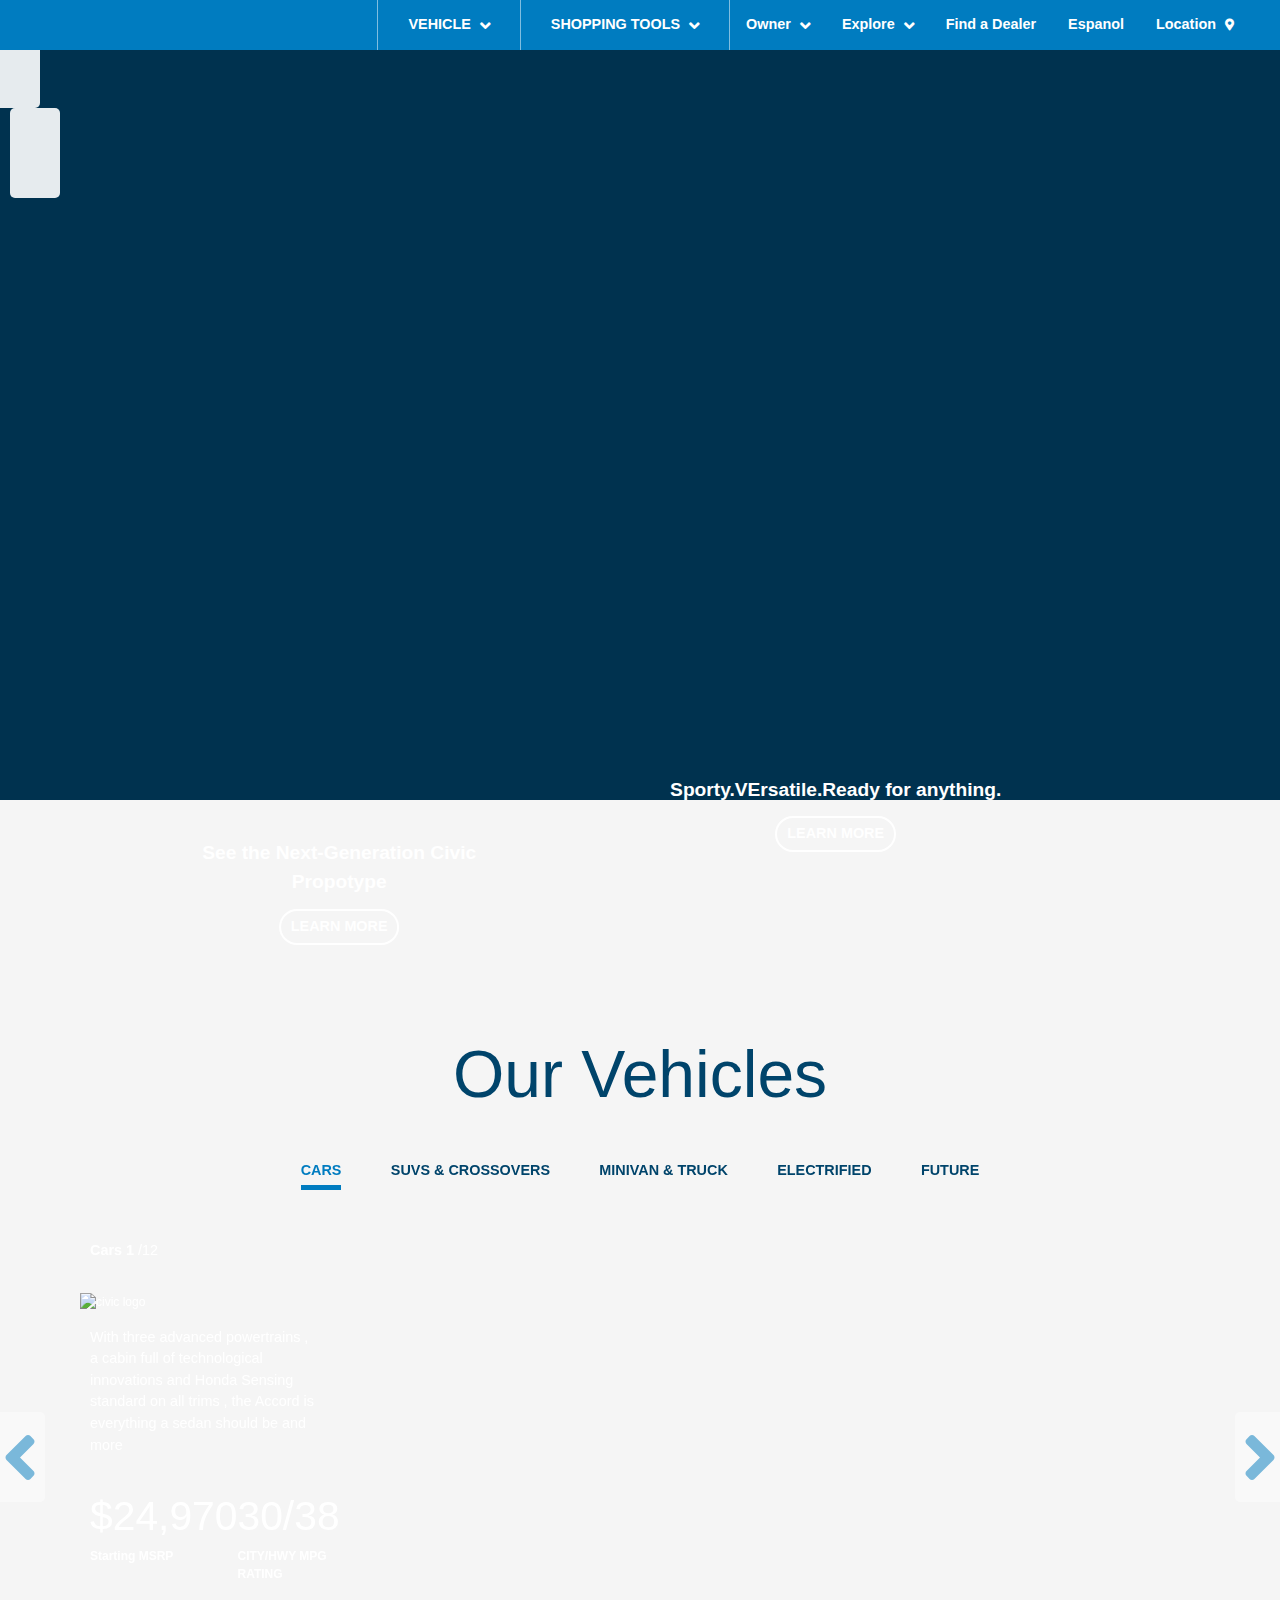
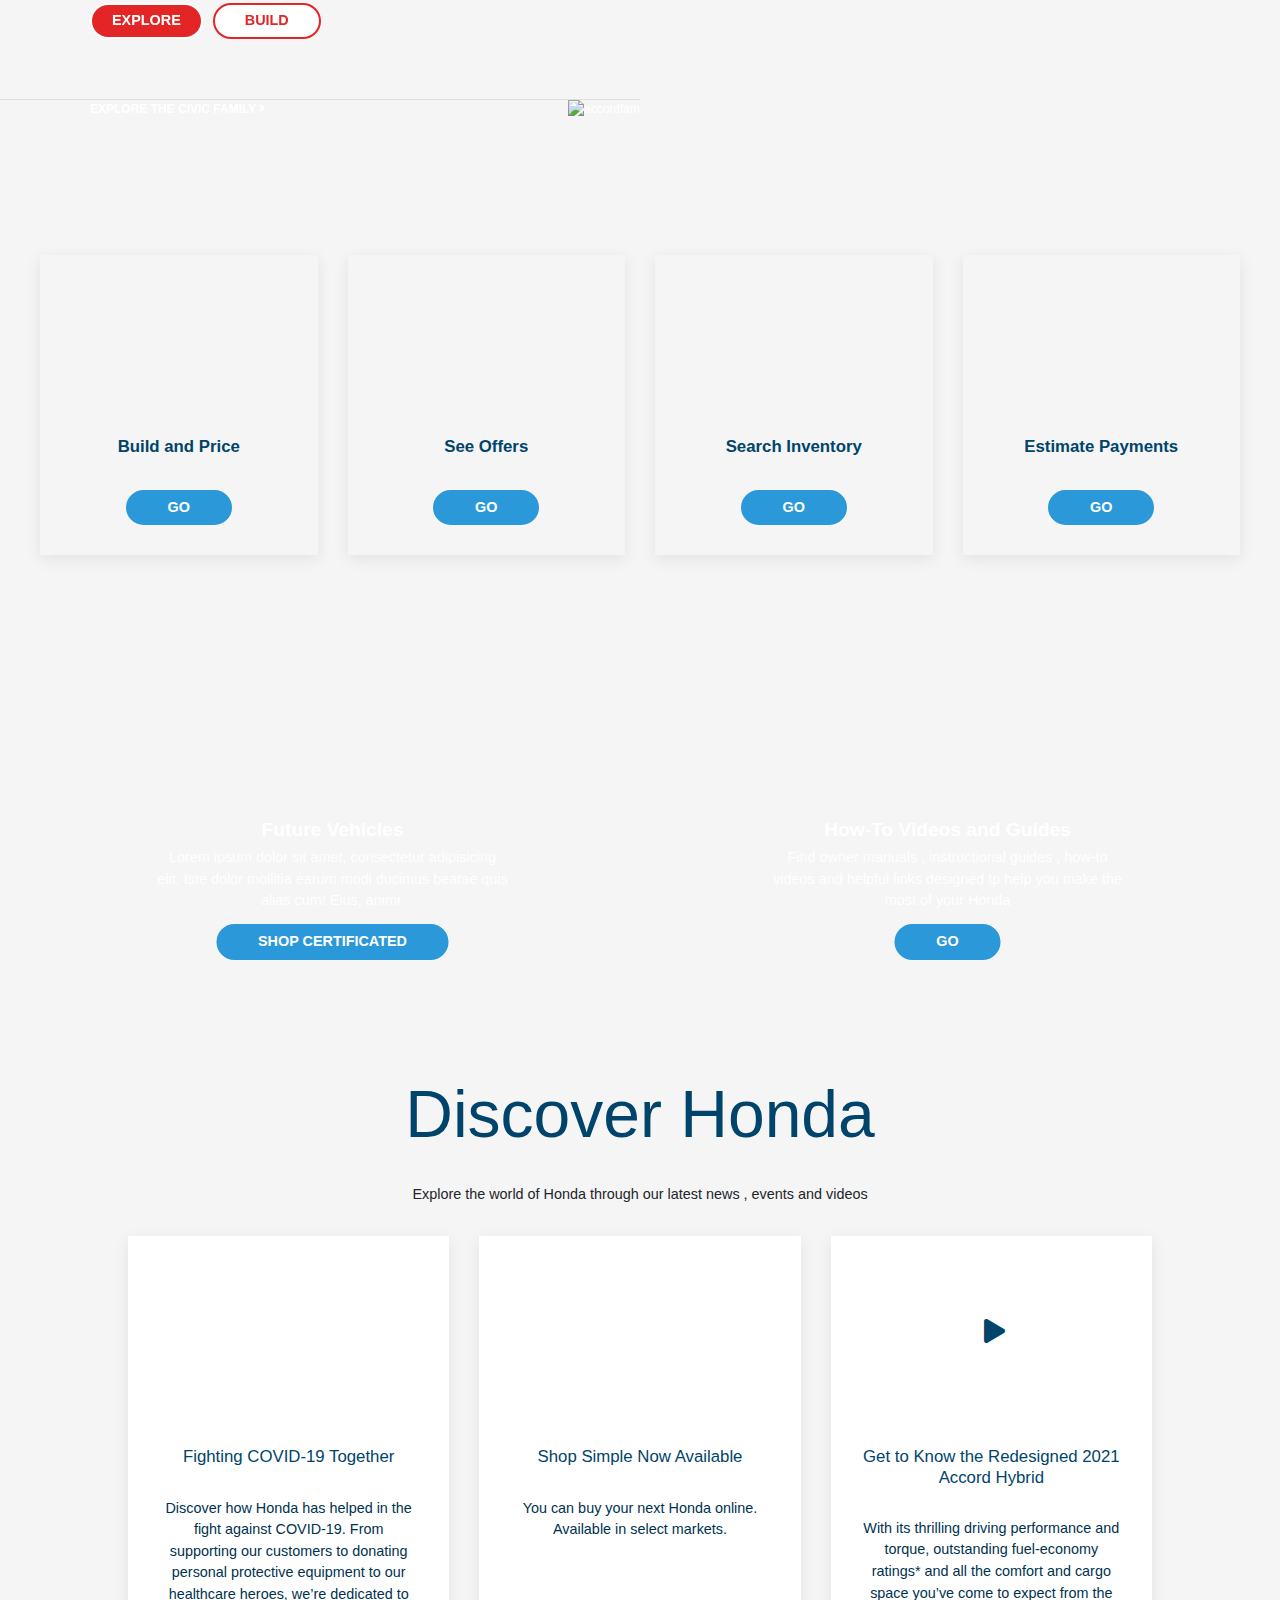
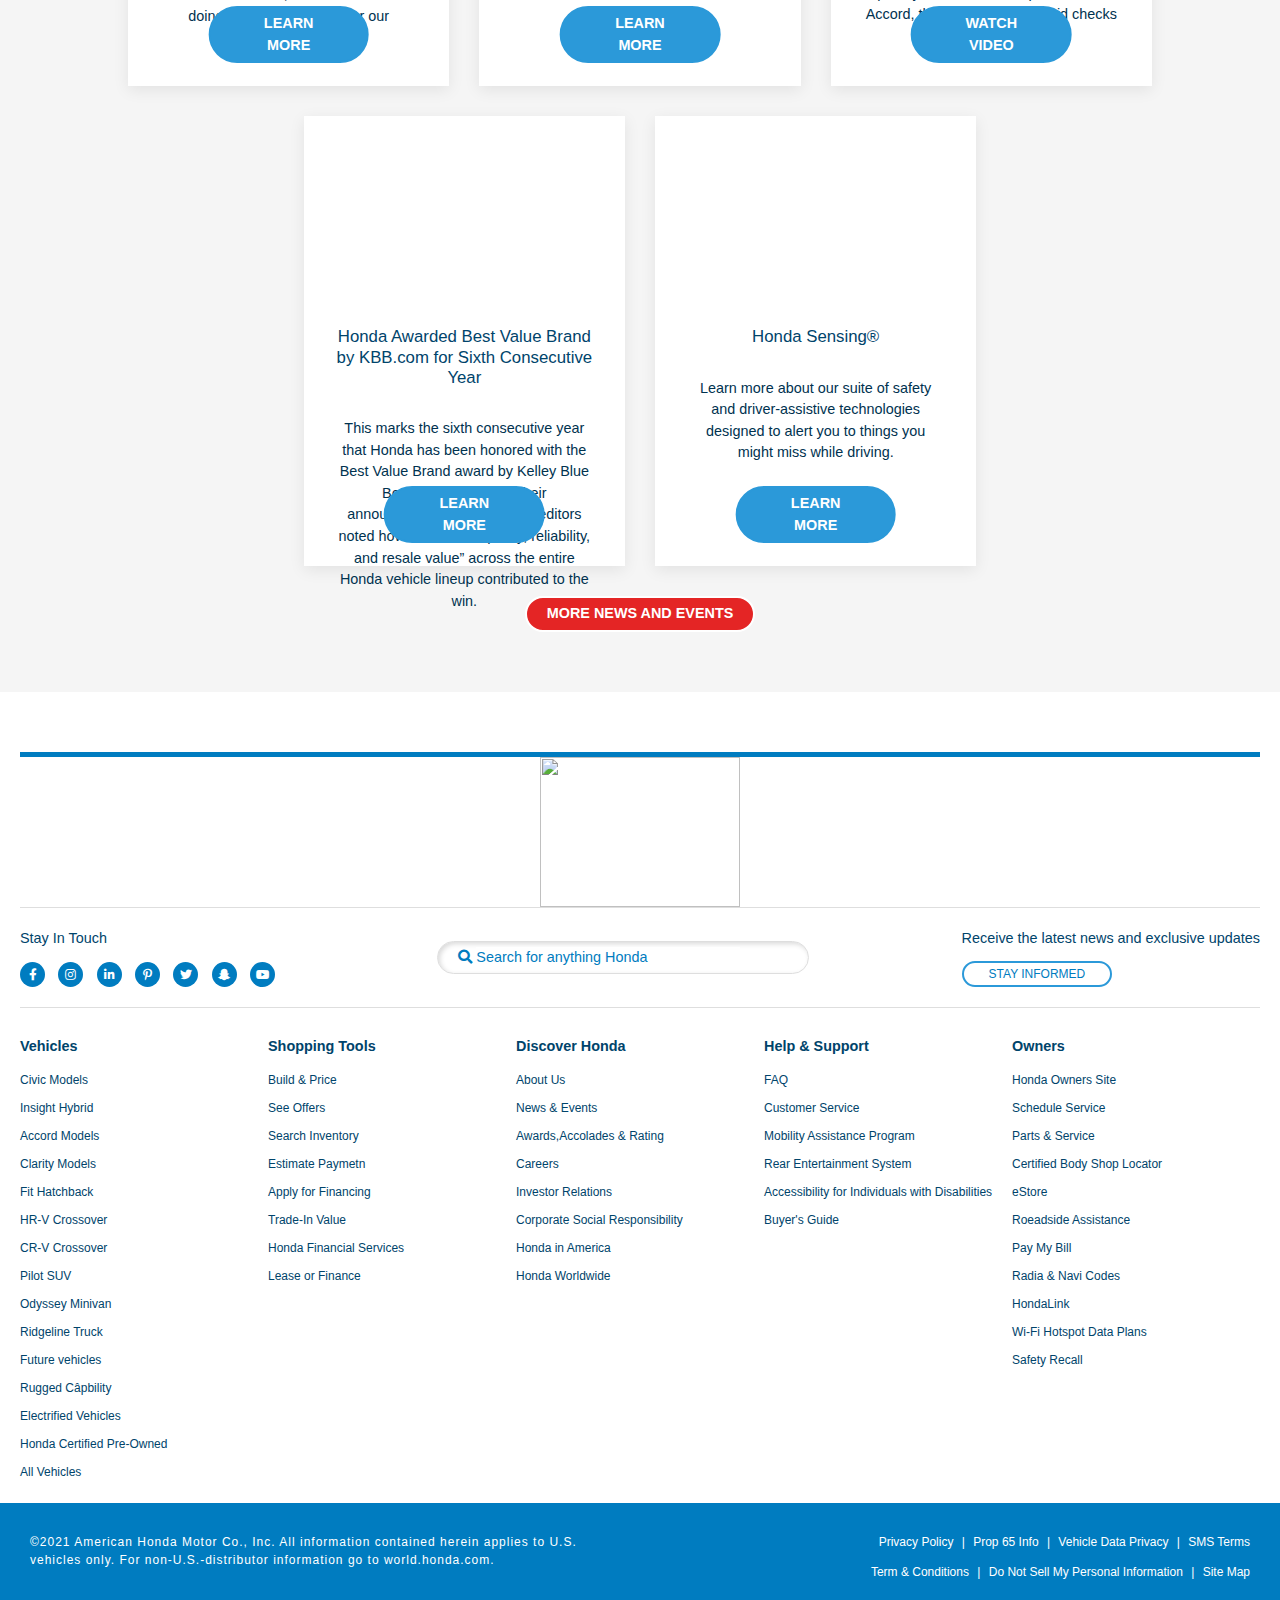
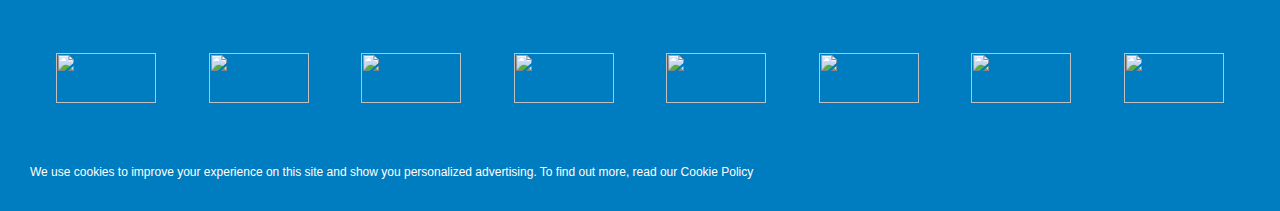
==== commit a2281672: "responsive" ====
--- a/src/index.html
+++ b/src/index.html
@@ -168,26 +168,566 @@
             </div>
         </nav>
     </header>
-    <div class="d-none animate__animated " id="header-menu-lg">
-        <ul class="list-unstyled">
-            <li>VEHICLES <i class="fa fa-angle-right"></i></li>
-            <li>SHOPPING TOOLS <i class="fa fa-angle-right"></i></li>
-            <li>OWNERS <i class="fa fa-angle-right"></i></li>
-            <li>EXPLORE<i class="fa fa-angle-right"></i></li>
+    <div class="d-none d-lg-none animate__animated " id="header-menu-lg">
+        <ul class="list-unstyled main-nav animate__animated ">
+            <li class="nav-link-lg nav-link-vehicles">VEHICLES <i class="fa fa-angle-right"></i></li>
+            <li class="nav-link-lg nav-link-shopping">SHOPPING TOOLS <i class="fa fa-angle-right"></i></li>
+            <li class="nav-link-lg nav-link-owner">OWNERS <i class="fa fa-angle-right"></i></li>
+            <li class="nav-link-lg nav-link-explore">EXPLORE<i class="fa fa-angle-right"></i></li>
             <li>FIND A DEALER</li>
-            <li>LANGUAGE
+            <li class="last-li">LANGUAGE
                 <div class="language">
                     <button class="btn-go">ENGLISH</button>
                     <button class="btn-build">ESPANOL</button>
                 </div>
             </li>
-
             <div class="footer-search-field">
                 <i class="fa fa-search"></i>
                 <input type="text" placeholder="Search for anything Honda">
             </div>
         </ul>
-
+        <div class="vehicles-nav-lg animate__animated d-none">
+            <div class="header-nav d-flex align-items-center">
+                <a href="#" class="back"><i class="fa fa-angle-left"></i></a>
+                <span>VEHICLES</span>
+            </div>
+            <ul class="vehicles-list-lg">
+                <li id="suv-link-lg">SUV & CROSSOVER <i class="fa fa-angle-right"></i></li>
+                <li id="cars-link-lg">CARS <i class="fa fa-angle-right"></i></li>
+                <li id="minivan-link-lg">MINIVAN & TRUCKS <i class="fa fa-angle-right"></i></li>
+                <li id="electricfied-link-lg">ELECTRIFIED <i class="fa fa-angle-right"></i></li>
+                <li id="future-link-lg">FUTURE </li>
+                <li class="last-li" id="pre-link-lg">PRE_OWNED <i class="fa fa-external-link-alt"></i></li>
+            </ul>
+        </div>
+        <div id="vehicles-section-lg" class=" p-0  d-none animate__animated">
+            <div class="suv-lg animate__animated d-none">
+                <div class="header-nav d-flex align-items-center">
+                    <a href="#" class="back-vehicle"><i class="fa fa-angle-left"></i></a>
+                    <span>SUV & CROSSOVERS</span>
+                </div>
+                <div id="vehicles-list-lg">
+                    <div class="vehicless-segmentation " id="suv">
+
+                        <div class="vehicles-items">
+                            <div class="vehicles-img">
+                                <img src="./img/xe-1.png" alt="xe1" class="img-fluid">
+                                <img src="./img/xe-1-hover.png" alt="xe1-hover" class="img-fluid">
+
+                            </div>
+                            <div class="vehicles-description">
+                                <h3>HR-V</h3>
+                                <div class="price">
+                                    $21,020 <span>STARTING MSRP*</span>
+                                </div>
+                                <div class="speed">
+                                    28/34 <span>CITY/HWY MPG TRG*</span>
+                                </div>
+                            </div>
+                            <div class="vehicle-button">
+                                <button class="btn-explore">EXPLORE</button>
+                                <button class="btn-build">BUILD</button>
+                            </div>
+                        </div>
+                        <div class="vehicles-items">
+                            <div class="vehicles-img">
+                                <img src="./img/xe-2.png" alt="xe1" class="img-fluid">
+                                <img src="./img/xe-2-hover.png" alt="xe1-hover" class="img-fluid">
+
+                            </div>
+                            <div class="vehicles-description">
+                                <h3>HR-V</h3>
+                                <div class="price">
+                                    $21,020 <span>STARTING MSRP*</span>
+                                </div>
+                                <div class="speed">
+                                    28/34 <span>CITY/HWY MPG TRG*</span>
+                                </div>
+                            </div>
+                            <div class="vehicle-button">
+                                <button class="btn-explore">EXPLORE</button>
+                                <button class="btn-build">BUILD</button>
+                            </div>
+                        </div>
+                        <div class="vehicles-items">
+                            <div class="vehicles-img">
+                                <img src="./img/xe-3.png" alt="xe1" class="img-fluid">
+                                <img src="./img/xe-3-hover.png" alt="xe1-hover" class="img-fluid">
+
+                            </div>
+                            <div class="vehicles-description">
+                                <h3>HR-V</h3>
+                                <div class="price">
+                                    $21,020 <span>STARTING MSRP*</span>
+                                </div>
+                                <div class="speed">
+                                    28/34 <span>CITY/HWY MPG TRG*</span>
+                                </div>
+                            </div>
+                            <div class="vehicle-button">
+                                <button class="btn-explore">EXPLORE</button>
+                                <button class="btn-build">BUILD</button>
+                            </div>
+                        </div>
+                        <div class="vehicles-items">
+                            <div class="vehicles-img">
+                                <img src="./img/xe-4.png" alt="xe1" class="img-fluid">
+                                <img src="./img/xe-4-hover.png" alt="xe1-hover" class="img-fluid">
+
+                            </div>
+                            <div class="vehicles-description">
+                                <h3>HR-V</h3>
+                                <div class="price">
+                                    $21,020 <span>STARTING MSRP*</span>
+                                </div>
+                                <div class="speed">
+                                    28/34 <span>CITY/HWY MPG TRG*</span>
+                                </div>
+                            </div>
+                            <div class="vehicle-button">
+                                <button class="btn-explore">EXPLORE</button>
+                                <button class="btn-build">BUILD</button>
+                            </div>
+                        </div>
+                        <div class="vehicles-items">
+                            <div class="vehicles-img">
+                                <img src="./img/xe-1.png" alt="xe1" class="img-fluid">
+                                <img src="./img/xe-1-hover.png" alt="xe1-hover" class="img-fluid">
+
+                            </div>
+                            <div class="vehicles-description">
+                                <h3>HR-V</h3>
+                                <div class="price">
+                                    $21,020 <span>STARTING MSRP*</span>
+                                </div>
+                                <div class="speed">
+                                    28/34 <span>CITY/HWY MPG TRG*</span>
+                                </div>
+                            </div>
+                            <div class="vehicle-button">
+                                <button class="btn-explore">EXPLORE</button>
+                                <button class="btn-build">BUILD</button>
+                            </div>
+                        </div>
+                        <div class="vehicles-items">
+                            <div class="vehicles-img">
+                                <img src="./img/xe-2.png" alt="xe1" class="img-fluid">
+                                <img src="./img/xe-2-hover.png" alt="xe1-hover" class="img-fluid">
+
+                            </div>
+                            <div class="vehicles-description">
+                                <h3>HR-V</h3>
+                                <div class="price">
+                                    $21,020 <span>STARTING MSRP*</span>
+                                </div>
+                                <div class="speed">
+                                    28/34 <span>CITY/HWY MPG TRG*</span>
+                                </div>
+                            </div>
+                            <div class="vehicle-button">
+                                <button class="btn-explore">EXPLORE</button>
+                                <button class="btn-build">BUILD</button>
+                            </div>
+                        </div>
+                        <div class="vehicles-items">
+                            <div class="vehicles-img">
+                                <img src="./img/xe-3.png" alt="xe1" class="img-fluid">
+                                <img src="./img/xe-3-hover.png" alt="xe1-hover" class="img-fluid">
+
+                            </div>
+                            <div class="vehicles-description">
+                                <h3>HR-V</h3>
+                                <div class="price">
+                                    $21,020 <span>STARTING MSRP*</span>
+                                </div>
+                                <div class="speed">
+                                    28/34 <span>CITY/HWY MPG TRG*</span>
+                                </div>
+                            </div>
+                            <div class="vehicle-button">
+                                <button class="btn-explore">EXPLORE</button>
+                                <button class="btn-build">BUILD</button>
+                            </div>
+                        </div>
+                    </div>
+                </div>
+            </div>
+            <div class="cars-lg animate__animated d-none">
+                <div class="header-nav d-flex align-items-center">
+                    <a href="#" class="back-vehicle"><i class="fa fa-angle-left"></i></a>
+                    <span>CARS</span>
+                </div>
+                <div id="vehicles-list-lg">
+                    <div class="vehicless-segmentation " id="car">
+
+                        <div class="vehicles-items">
+                            <div class="vehicles-img">
+                                <img src="./img/xe-1.png" alt="xe1" class="img-fluid">
+                                <img src="./img/xe-1-hover.png" alt="xe1-hover" class="img-fluid">
+
+                            </div>
+                            <div class="vehicles-description">
+                                <h3>HR-V</h3>
+                                <div class="price">
+                                    $21,020 <span>STARTING MSRP*</span>
+                                </div>
+                                <div class="speed">
+                                    28/34 <span>CITY/HWY MPG TRG*</span>
+                                </div>
+                            </div>
+                            <div class="vehicle-button">
+                                <button class="btn-explore">EXPLORE</button>
+                                <button class="btn-build">BUILD</button>
+                            </div>
+                        </div>
+                        <div class="vehicles-items">
+                            <div class="vehicles-img">
+                                <img src="./img/xe-2.png" alt="xe1" class="img-fluid">
+                                <img src="./img/xe-2-hover.png" alt="xe1-hover" class="img-fluid">
+
+                            </div>
+                            <div class="vehicles-description">
+                                <h3>HR-V</h3>
+                                <div class="price">
+                                    $21,020 <span>STARTING MSRP*</span>
+                                </div>
+                                <div class="speed">
+                                    28/34 <span>CITY/HWY MPG TRG*</span>
+                                </div>
+                            </div>
+                            <div class="vehicle-button">
+                                <button class="btn-explore">EXPLORE</button>
+                                <button class="btn-build">BUILD</button>
+                            </div>
+                        </div>
+                        <div class="vehicles-items">
+                            <div class="vehicles-img">
+                                <img src="./img/xe-3.png" alt="xe1" class="img-fluid">
+                                <img src="./img/xe-3-hover.png" alt="xe1-hover" class="img-fluid">
+
+                            </div>
+                            <div class="vehicles-description">
+                                <h3>HR-V</h3>
+                                <div class="price">
+                                    $21,020 <span>STARTING MSRP*</span>
+                                </div>
+                                <div class="speed">
+                                    28/34 <span>CITY/HWY MPG TRG*</span>
+                                </div>
+                            </div>
+                            <div class="vehicle-button">
+                                <button class="btn-explore">EXPLORE</button>
+                                <button class="btn-build">BUILD</button>
+                            </div>
+                        </div>
+                        <div class="vehicles-items">
+                            <div class="vehicles-img">
+                                <img src="./img/xe-4.png" alt="xe1" class="img-fluid">
+                                <img src="./img/xe-4-hover.png" alt="xe1-hover" class="img-fluid">
+
+                            </div>
+                            <div class="vehicles-description">
+                                <h3>HR-V</h3>
+                                <div class="price">
+                                    $21,020 <span>STARTING MSRP*</span>
+                                </div>
+                                <div class="speed">
+                                    28/34 <span>CITY/HWY MPG TRG*</span>
+                                </div>
+                            </div>
+                            <div class="vehicle-button">
+                                <button class="btn-explore">EXPLORE</button>
+                                <button class="btn-build">BUILD</button>
+                            </div>
+                        </div>
+                        <div class="vehicles-items">
+                            <div class="vehicles-img">
+                                <img src="./img/xe-1.png" alt="xe1" class="img-fluid">
+                                <img src="./img/xe-1-hover.png" alt="xe1-hover" class="img-fluid">
+
+                            </div>
+                            <div class="vehicles-description">
+                                <h3>HR-V</h3>
+                                <div class="price">
+                                    $21,020 <span>STARTING MSRP*</span>
+                                </div>
+                                <div class="speed">
+                                    28/34 <span>CITY/HWY MPG TRG*</span>
+                                </div>
+                            </div>
+                            <div class="vehicle-button">
+                                <button class="btn-explore">EXPLORE</button>
+                                <button class="btn-build">BUILD</button>
+                            </div>
+                        </div>
+                        <div class="vehicles-items">
+                            <div class="vehicles-img">
+                                <img src="./img/xe-2.png" alt="xe1" class="img-fluid">
+                                <img src="./img/xe-2-hover.png" alt="xe1-hover" class="img-fluid">
+
+                            </div>
+                            <div class="vehicles-description">
+                                <h3>HR-V</h3>
+                                <div class="price">
+                                    $21,020 <span>STARTING MSRP*</span>
+                                </div>
+                                <div class="speed">
+                                    28/34 <span>CITY/HWY MPG TRG*</span>
+                                </div>
+                            </div>
+                            <div class="vehicle-button">
+                                <button class="btn-explore">EXPLORE</button>
+                                <button class="btn-build">BUILD</button>
+                            </div>
+                        </div>
+                    </div>
+                </div>
+            </div>
+            <div class="minivan-lg animate__animated d-none">
+
+                <div class="header-nav d-flex align-items-center">
+                    <a href="#" class="back-vehicle"><i class="fa fa-angle-left"></i></a>
+                    <span>MINIVAN & TRUCKS</span>
+                </div>
+                <div id="vehicles-list-lg">
+                    <div class="vehicless-segmentation " id="minivan">
+
+                        <div class="vehicles-items">
+                            <div class="vehicles-img">
+                                <img src="./img/xe-1.png" alt="xe1" class="img-fluid">
+                                <img src="./img/xe-1-hover.png" alt="xe1-hover" class="img-fluid">
+
+                            </div>
+                            <div class="vehicles-description">
+                                <h3>HR-V</h3>
+                                <div class="price">
+                                    $21,020 <span>STARTING MSRP*</span>
+                                </div>
+                                <div class="speed">
+                                    28/34 <span>CITY/HWY MPG TRG*</span>
+                                </div>
+                            </div>
+                            <div class="vehicle-button">
+                                <button class="btn-explore">EXPLORE</button>
+                                <button class="btn-build">BUILD</button>
+                            </div>
+                        </div>
+                        <div class="vehicles-items">
+                            <div class="vehicles-img">
+                                <img src="./img/xe-2.png" alt="xe1" class="img-fluid">
+                                <img src="./img/xe-2-hover.png" alt="xe1-hover" class="img-fluid">
+
+                            </div>
+                            <div class="vehicles-description">
+                                <h3>HR-V</h3>
+                                <div class="price">
+                                    $21,020 <span>STARTING MSRP*</span>
+                                </div>
+                                <div class="speed">
+                                    28/34 <span>CITY/HWY MPG TRG*</span>
+                                </div>
+                            </div>
+                            <div class="vehicle-button">
+                                <button class="btn-explore">EXPLORE</button>
+                                <button class="btn-build">BUILD</button>
+                            </div>
+                        </div>
+                        <div class="vehicles-items">
+                            <div class="vehicles-img">
+                                <img src="./img/xe-3.png" alt="xe1" class="img-fluid">
+                                <img src="./img/xe-3-hover.png" alt="xe1-hover" class="img-fluid">
+
+                            </div>
+                            <div class="vehicles-description">
+                                <h3>HR-V</h3>
+                                <div class="price">
+                                    $21,020 <span>STARTING MSRP*</span>
+                                </div>
+                                <div class="speed">
+                                    28/34 <span>CITY/HWY MPG TRG*</span>
+                                </div>
+                            </div>
+                            <div class="vehicle-button">
+                                <button class="btn-explore">EXPLORE</button>
+                                <button class="btn-build">BUILD</button>
+                            </div>
+                        </div>
+                        <div class="vehicles-items">
+                            <div class="vehicles-img">
+                                <img src="./img/xe-4.png" alt="xe1" class="img-fluid">
+                                <img src="./img/xe-4-hover.png" alt="xe1-hover" class="img-fluid">
+
+                            </div>
+                            <div class="vehicles-description">
+                                <h3>HR-V</h3>
+                                <div class="price">
+                                    $21,020 <span>STARTING MSRP*</span>
+                                </div>
+                                <div class="speed">
+                                    28/34 <span>CITY/HWY MPG TRG*</span>
+                                </div>
+                            </div>
+                            <div class="vehicle-button">
+                                <button class="btn-explore">EXPLORE</button>
+                                <button class="btn-build">BUILD</button>
+                            </div>
+                        </div>
+                        <div class="vehicles-items">
+                            <div class="vehicles-img">
+                                <img src="./img/xe-1.png" alt="xe1" class="img-fluid">
+                                <img src="./img/xe-1-hover.png" alt="xe1-hover" class="img-fluid">
+
+                            </div>
+                            <div class="vehicles-description">
+                                <h3>HR-V</h3>
+                                <div class="price">
+                                    $21,020 <span>STARTING MSRP*</span>
+                                </div>
+                                <div class="speed">
+                                    28/34 <span>CITY/HWY MPG TRG*</span>
+                                </div>
+                            </div>
+                            <div class="vehicle-button">
+                                <button class="btn-explore">EXPLORE</button>
+                                <button class="btn-build">BUILD</button>
+                            </div>
+                        </div>
+
+                    </div>
+                </div>
+            </div>
+            <div class="electrified-lg animate__animated d-none">
+
+                <div class="header-nav d-flex align-items-center">
+                    <a href="#" class="back-vehicle"><i class="fa fa-angle-left"></i></a>
+                    <span>ELECTRIFIED</span>
+                </div>
+                <div id="vehicles-list-lg">
+                    <div class="vehicless-segmentation " id="electried">
+
+                        <div class="vehicles-items">
+                            <div class="vehicles-img">
+                                <img src="./img/xe-1.png" alt="xe1" class="img-fluid">
+                                <img src="./img/xe-1-hover.png" alt="xe1-hover" class="img-fluid">
+
+                            </div>
+                            <div class="vehicles-description">
+                                <h3>HR-V</h3>
+                                <div class="price">
+                                    $21,020 <span>STARTING MSRP*</span>
+                                </div>
+                                <div class="speed">
+                                    28/34 <span>CITY/HWY MPG TRG*</span>
+                                </div>
+                            </div>
+                            <div class="vehicle-button">
+                                <button class="btn-explore">EXPLORE</button>
+                                <button class="btn-build">BUILD</button>
+                            </div>
+                        </div>
+                        <div class="vehicles-items">
+                            <div class="vehicles-img">
+                                <img src="./img/xe-2.png" alt="xe1" class="img-fluid">
+                                <img src="./img/xe-2-hover.png" alt="xe1-hover" class="img-fluid">
+
+                            </div>
+                            <div class="vehicles-description">
+                                <h3>HR-V</h3>
+                                <div class="price">
+                                    $21,020 <span>STARTING MSRP*</span>
+                                </div>
+                                <div class="speed">
+                                    28/34 <span>CITY/HWY MPG TRG*</span>
+                                </div>
+                            </div>
+                            <div class="vehicle-button">
+                                <button class="btn-explore">EXPLORE</button>
+                                <button class="btn-build">BUILD</button>
+                            </div>
+                        </div>
+                        <div class="vehicles-items">
+                            <div class="vehicles-img">
+                                <img src="./img/xe-3.png" alt="xe1" class="img-fluid">
+                                <img src="./img/xe-3-hover.png" alt="xe1-hover" class="img-fluid">
+
+                            </div>
+                            <div class="vehicles-description">
+                                <h3>HR-V</h3>
+                                <div class="price">
+                                    $21,020 <span>STARTING MSRP*</span>
+                                </div>
+                                <div class="speed">
+                                    28/34 <span>CITY/HWY MPG TRG*</span>
+                                </div>
+                            </div>
+                            <div class="vehicle-button">
+                                <button class="btn-explore">EXPLORE</button>
+                                <button class="btn-build">BUILD</button>
+                            </div>
+                        </div>
+
+
+                    </div>
+                </div>
+            </div>
+
+        </div>
+
+
+        <div class="shopping-tools-lg animate__animated d-none">
+            <div class="header-nav d-flex align-items-center">
+                <a href="#" class="back"><i class="fa fa-angle-left"></i></a>
+                <span>SHOPPING TOOLS</span>
+
+            </div>
+            <ul class="shopping-list-lg">
+                <li>Build & Price</li>
+                <li>See Offers</li>
+                <li>Search Inventory</li>
+                <li>Estimate Payments</li>
+                <li>Buy Online</li>
+                <li>Trade-In Value<i class="fa fa-external-link-alt"></i></li>
+                <li>Honda Financial Services<i class="fa fa-external-link-alt"></i></li>
+                <li>Buyer's Guide<i class="fa fa-external-link-alt"></i></li>
+                <li class="last-li">Apply For Financing<i class="fa fa-external-link-alt"></i></li>
+            </ul>
+        </div>
+        <div class="owners-lg animate__animated d-none">
+            <div class="header-nav d-flex align-items-center">
+                <a href="#" class="back"><i class="fa fa-angle-left"></i></a>
+                <span>OWNERS</span>
+
+            </div>
+            <ul class="owner-list-lg">
+                <li>Owner Site<i class="fa fa-external-link-alt"></i></li>
+                <li>Owner's Manual & Warrenties<i class="fa fa-external-link-alt"></i></li>
+                <li>Schedule Service<i class="fa fa-external-link-alt"></i></li>
+                <li>Shop Parts & Accessories<i class="fa fa-external-link-alt"></i></li>
+                <li>Certified Body Shop Locator<i class="fa fa-external-link-alt"></i></li>
+                <li>Roadside Assisstance<i class="fa fa-external-link-alt"></i></li>
+                <li>Pay My Bill<i class="fa fa-external-link-alt"></i></li>
+                <li>Recall <i class="fa fa-external-link-alt"></i></li>
+                <li class="last-li">Customer Services</li>
+            </ul>
+        </div>
+        <div class="explore-lg animate__animated d-none">
+            <div class="header-nav d-flex align-items-center">
+                <a href="#" class="back"><i class="fa fa-angle-left"></i></a>
+                <span>EXPLORE</span>
+
+            </div>
+            <ul class="explore-list-lg">
+                <li>Honda Safety</li>
+                <li>Honda Sensing®</li>
+                <li>Rugged Capability</li>
+                <li>Electrified Vehicles</li>
+                <li>News & Events</li>
+                <li>Honda Racing<i class="fa fa-external-link-alt"></i></li>
+                <li>Honda in the Community<i class="fa fa-external-link-alt"></i></li>
+                <li class="last-li">Honda on Inclusion and Diversity <i class="fa fa-external-link-alt"></i></li>
+
+            </ul>
+        </div>
     </div>
 
     <section id="vehicles-section" class="d-none animate__animated ">
@@ -905,6 +1445,7 @@
                             <p>Sporty.VErsatile.Ready for anything.</p>
                             <button class="btn-white">LEARN MORE</button>
                         </div>
+                        <div class="overlay-intro d-lg-none"></div>
                     </div>
                 </div>
             </div>
@@ -914,7 +1455,25 @@
         <h1>Our Vehicles</h1>
         <div id="our-vehicles-carousel" class="carousel slide" data-ride='slide'>
             <div class="carousel-indicators-config">
-                <ol class="carousel-indicators ">
+                <ol class="carousel-indicators d-none d-md-flex ">
+                    <li data-target="#our-vehicles-carousel" data-slide-to="0" class="active">
+                        CARS
+                    </li>
+                    <li data-target="#our-vehicles-carousel" data-slide-to="1">SUVS & CROSSOVERS</li>
+                    <li data-target="#our-vehicles-carousel" data-slide-to="2">MINIVAN & TRUCK</li>
+                    <li data-target="#our-vehicles-carousel" data-slide-to="3">ELECTRIFIED</li>
+                    <li data-target="#our-vehicles-carousel" data-slide-to="4">FUTURE</li>
+                </ol>
+            </div>
+            <div class="carousel-indicators-sm d-block d-md-none">
+                <div class="carousel-indicators-sm-header d-flex justify-content-between">
+                    <div class="carousel-indicators-sm-header-text">
+                        <p>VEHICLES CATEGORIES</p>
+                        <span>CARS</span>
+                    </div>
+                    <i class="fa fa-angle-up" id="navbar-toggle-sm"></i>
+                </div>
+                <ol id="navbar-sm">
                     <li data-target="#our-vehicles-carousel" data-slide-to="0" class="active">
                         CARS
                     </li>
@@ -1362,7 +1921,7 @@
             </div>
         </div>
     </footer>
-    <a href="" class="back-to-top">
+    <a href="#" class="back-to-top">
         <i class="fa fa-angle-up"></i>
     </a>
 
--- a/src/css/main.css
+++ b/src/css/main.css
@@ -170,6 +170,29 @@
   margin-bottom: 30px;
   background-color: white;
   background-repeat: no-repeat;
+}
+
+@media screen and (max-width: 768px) {
+  .slide-header-1 {
+    background-image: url(../img/banner-1-xs.jpg);
+    background-position: center 57px;
+    background-size: cover;
+  }
+  .slide-header-2 {
+    background-image: url(../img/banner-2-xs.jpg);
+    background-position: center 57px;
+    background-size: cover;
+  }
+  .slide-header-3 {
+    background-image: url(../img/banner-3-xs.jpg);
+    background-position: center 57px;
+    background-size: cover;
+  }
+  .slide-header-4 {
+    background-image: url(../img/banner-4-xs.jpg);
+    background-position: center 57px;
+    background-size: cover;
+  }
 }
 
 * {
@@ -294,7 +317,8 @@
 #intro .intro-item-1 .intro-item-content {
   position: absolute;
   bottom: 15%;
-  left: 25%;
+  left: 50%;
+  transform: translateX(-50%);
 }
 
 #intro .intro-item-1 .intro-item-content p {
@@ -312,6 +336,7 @@
 }
 
 #intro .intro-item-2 .intro-item-content {
+  transition: all .5s;
   position: absolute;
   bottom: 40%;
   left: 5%;
@@ -321,6 +346,12 @@
   font-size: 1.6rem;
   font-weight: bold;
   color: white;
+}
+
+#intro .intro-item-2 .overlay-intro {
+  width: 100%;
+  background-color: #06456ac9;
+  height: 100%;
 }
 
 #our-vehicles {
@@ -445,11 +476,11 @@
 #our-vehicles .carousel-indicators-config .carousel-indicators {
   padding: 0 20px;
   top: -20px;
-  bottom: unset;
-  display: flex;
-  width: 50%;
+  margin: 0;
+  left: 50%;
+  transform: translateX(-50%);
+  width: 60%;
   color: #00446B;
-  margin: 0%;
   justify-content: space-around;
   font-size: 1.2rem;
   font-weight: bold;
@@ -465,6 +496,63 @@
 }
 
 #our-vehicles .carousel-indicators-config .carousel-indicators li:hover {
+  cursor: pointer;
+}
+
+#our-vehicles .carousel-indicators-sm {
+  background-color: white;
+  width: 60%;
+  border: 1px solid #dedede;
+  position: absolute;
+  left: 50%;
+  transform: translateX(-50%);
+  z-index: 1;
+  top: -20px;
+}
+
+#our-vehicles .carousel-indicators-sm-header {
+  align-items: center;
+  padding: 10px 16px;
+  border: 1px solid #dedede;
+}
+
+#our-vehicles .carousel-indicators-sm-header-text p {
+  font-size: 1.2rem;
+  font-weight: 300;
+  color: #007CC0;
+  margin-bottom: 5px;
+}
+
+#our-vehicles .carousel-indicators-sm-header-text span {
+  font-size: 1.2rem;
+  font-weight: bold;
+  color: black;
+}
+
+#our-vehicles .carousel-indicators-sm-header i {
+  font-size: 2rem;
+  color: #00446B;
+}
+
+#our-vehicles .carousel-indicators-sm-header i.active {
+  transform: rotate(180deg);
+}
+
+#our-vehicles .carousel-indicators-sm ol {
+  color: black;
+  list-style: none;
+  margin-bottom: 0;
+  display: none;
+}
+
+#our-vehicles .carousel-indicators-sm ol li {
+  font-size: 1.2rem;
+  font-weight: bold;
+  color: black;
+  padding: 16px;
+}
+
+#our-vehicles .carousel-indicators-sm ol li:hover {
   cursor: pointer;
 }
 
@@ -723,6 +811,7 @@
 #vehicles-section {
   animation-duration: .4s;
   padding-top: 50px;
+  white-space: nowrap;
 }
 
 #vehicles-section .vehicles-nav {
@@ -780,76 +869,6 @@
   max-height: 1000px;
 }
 
-#vehicles-section #vehicles-list .vehicless-segmentation {
-  display: flex;
-  flex-wrap: wrap;
-}
-
-#vehicles-section #vehicles-list .vehicless-segmentation h2 {
-  padding: 16px 40px 10px;
-  font-size: 1.2rem;
-  font-weight: 500;
-  color: #00324f;
-  width: 100%;
-}
-
-#vehicles-section #vehicles-list .vehicless-segmentation .vehicles-items {
-  width: 18%;
-  background-color: white;
-  margin: 20px 0 20px 30px;
-}
-
-#vehicles-section #vehicles-list .vehicless-segmentation .vehicles-items .vehicles-img img:last-child {
-  display: none;
-}
-
-#vehicles-section #vehicles-list .vehicless-segmentation .vehicles-items:hover img:last-child {
-  display: block;
-}
-
-#vehicles-section #vehicles-list .vehicless-segmentation .vehicles-items:hover img:first-child {
-  display: none;
-}
-
-#vehicles-section #vehicles-list .vehicless-segmentation .vehicles-items .vehicles-description {
-  margin: 0 20px;
-}
-
-#vehicles-section #vehicles-list .vehicless-segmentation .vehicles-items .vehicles-description h3 {
-  font-size: 1.2rem;
-  font-weight: bold;
-  color: #00324f;
-  border-bottom: 1px solid #dedede;
-}
-
-#vehicles-section #vehicles-list .vehicless-segmentation .vehicles-items .vehicles-description .price,
-#vehicles-section #vehicles-list .vehicless-segmentation .vehicles-items .vehicles-description .speed {
-  font-size: 1.2rem;
-  font-weight: 500;
-  color: #00324f;
-}
-
-#vehicles-section #vehicles-list .vehicless-segmentation .vehicles-items .vehicles-description .price span,
-#vehicles-section #vehicles-list .vehicless-segmentation .vehicles-items .vehicles-description .speed span {
-  font-size: 1rem;
-  font-weight: normal;
-  color: #00324f;
-  margin-left: 5px;
-}
-
-#vehicles-section #vehicles-list .vehicless-segmentation .vehicles-items .vehicle-button {
-  padding: 10px 20px;
-  text-align: center;
-}
-
-#vehicles-section #vehicles-list .vehicless-segmentation .vehicles-items .vehicle-button .btn-explore {
-  margin-right: 10px;
-}
-
-#vehicles-section #vehicles-list .vehicless-segmentation .vehicles-items .vehicle-button .btn-build {
-  margin-left: 10px;
-}
-
 #shopping-tools {
   width: 750px;
   background-color: white;
@@ -983,8 +1002,8 @@
 #carousel-header .swiper-container .swiper-wrapper .swiper-slide .btn-orange {
   position: absolute;
   bottom: 50px;
-  left: 44%;
-  transform: translateX(50%);
+  left: 50%;
+  transform: translateX(-50%);
   font-size: 1.4rem;
 }
 
@@ -1015,6 +1034,79 @@
   width: 15px;
   height: 15px;
   background-color: #007CC0;
+}
+
+.vehicless-segmentation {
+  display: flex;
+  flex-wrap: wrap;
+}
+
+.vehicless-segmentation h2 {
+  padding: 16px 40px 10px;
+  font-size: 1.2rem;
+  font-weight: 500;
+  color: #00324f;
+  width: 100%;
+}
+
+.vehicless-segmentation .vehicles-items {
+  min-width: 16%;
+  max-width: 21%;
+  background-color: white;
+  margin: 20px 0 20px 30px;
+}
+
+.vehicless-segmentation .vehicles-items .vehicles-img img:last-child {
+  display: none;
+}
+
+.vehicless-segmentation .vehicles-items:hover img:last-child {
+  display: block;
+}
+
+.vehicless-segmentation .vehicles-items:hover img:first-child {
+  display: none;
+}
+
+.vehicless-segmentation .vehicles-items .vehicles-description {
+  margin: 0 20px;
+}
+
+.vehicless-segmentation .vehicles-items .vehicles-description h3 {
+  font-size: 1.2rem;
+  font-weight: bold;
+  color: #00324f;
+  border-bottom: 1px solid #dedede;
+}
+
+.vehicless-segmentation .vehicles-items .vehicles-description .price,
+.vehicless-segmentation .vehicles-items .vehicles-description .speed {
+  font-size: 1.2rem;
+  font-weight: 500;
+  color: #00324f;
+}
+
+.vehicless-segmentation .vehicles-items .vehicles-description .price span,
+.vehicless-segmentation .vehicles-items .vehicles-description .speed span {
+  font-size: 1rem;
+  font-weight: normal;
+  color: #00324f;
+  margin-left: 5px;
+}
+
+.vehicless-segmentation .vehicles-items .vehicle-button {
+  padding: 10px 20px;
+  text-align: center;
+  white-space: normal;
+}
+
+.vehicless-segmentation .vehicles-items .vehicle-button .btn-explore {
+  margin-right: 5px;
+  margin-bottom: 5px;
+}
+
+.vehicless-segmentation .vehicles-items .vehicle-button .btn-build {
+  margin-left: 0;
 }
 
 .btn-explore,
@@ -1173,11 +1265,20 @@
   outline: none;
 }
 
+@media screen and (max-width: 1200px) {
+  #our-vehicles .carousel-indicators-config .carousel-indicators {
+    width: 80%;
+  }
+}
+
 #header button.navbar-toggler {
   outline: none;
 }
 
 @media screen and (max-width: 1000px) {
+  #header .honda-navbar .navbar-content .navbar-nav .nav-item .nav-link {
+    font-size: 1.1rem;
+  }
   #header .xs-button {
     color: white;
   }
@@ -1217,7 +1318,6 @@
 @media screen and (max-width: 1000px) {
   #header-menu-lg {
     height: 100vh;
-    padding-right: 15px;
     position: fixed;
     top: 48px;
     left: 0;
@@ -1226,9 +1326,12 @@
     animation-duration: .5s;
     z-index: 20;
   }
+  #header-menu-lg ul {
+    animation-duration: .5s;
+  }
   #header-menu-lg ul li {
     display: flex;
-    margin-left: 20px;
+    margin: 0 20px;
     font-size: 1.2rem;
     font-weight: 500;
     color: #00446B;
@@ -1251,7 +1354,7 @@
   #header-menu-lg ul li .language button {
     margin-left: 5px;
   }
-  #header-menu-lg ul li:nth-child(6) {
+  #header-menu-lg ul .last-li {
     border-color: transparent;
   }
   #header-menu-lg .footer-search-field {
@@ -1262,5 +1365,117 @@
   #header-menu-lg .footer-search-field input {
     padding: 5px 0;
   }
+  #header-menu-lg .vehicles-nav-lg {
+    animation-duration: .5s;
+  }
+  #header-menu-lg .header-nav {
+    background-color: white;
+    font-size: 1.2rem;
+    font-weight: bold;
+    color: #2b99d9;
+    padding: 10px 20px;
+  }
+  #header-menu-lg .header-nav span {
+    display: inline-block;
+    text-align: center;
+    margin: auto;
+  }
+  #header-menu-lg .back {
+    font-size: 1.8rem;
+  }
+  #header-menu-lg #vehicles-section-lg .back-vehicle {
+    font-size: 1.6rem;
+  }
+  #header-menu-lg #vehicles-section-lg #vehicles-list-lg {
+    height: 100vh;
+    padding-bottom: 90px;
+  }
+  #header-menu-lg #vehicles-section-lg #vehicles-list-lg .vehicles-items {
+    min-width: 20%;
+    max-width: 28%;
+  }
+  #header-menu-lg #vehicles-section-lg #vehicles-list-lg .vehicles-items .btn-explore {
+    margin-right: 5px;
+    width: 100%;
+  }
+  #header-menu-lg #vehicles-section-lg #vehicles-list-lg .vehicles-items .btn-build {
+    margin-left: 0;
+    width: 100%;
+  }
+}
+
+@media screen and (min-width: 1000px) and (max-width: 1200px) {
+  #vehicles-section #vehicles-list .vehicles-items .btn-explore,
+  #vehicles-section #vehicles-list .vehicles-items .btn-build {
+    padding: 2px 10px;
+  }
+}
+
+@media screen and (max-width: 1050px) {
+  #intro .intro-item-1 .intro-item-content {
+    width: 90%;
+  }
+  #intro .intro-item-2 .intro-item-content {
+    position: absolute;
+    bottom: 15%;
+    left: 50%;
+    transform: translateX(-50%);
+    width: 60%;
+  }
+  #intro .intro-item-2 .intro-item-content p {
+    font-size: 1.6rem;
+    font-weight: bold;
+    color: white;
+  }
+  #intro .intro-item-2 .overlay-intro {
+    width: 100%;
+    background-color: #06456ac9;
+    height: 100%;
+  }
+}
+
+@media screen and (max-width: 992px) {
+  #our-vehicles h1 {
+    font-size: 4.5rem;
+  }
+  #our-vehicles .carousel-indicators-config .carousel-indicators {
+    width: 90%;
+  }
+}
+
+@media screen and (max-width: 768px) {
+  #header-menu-lg #vehicles-section-lg #vehicles-list-lg .vehicles-items {
+    min-width: 40%;
+    max-width: 43%;
+  }
+  #header-menu-lg #vehicles-section-lg #vehicles-list-lg .vehicles-items .btn-explore {
+    margin-right: 5px;
+    width: 100%;
+  }
+  #header-menu-lg #vehicles-section-lg #vehicles-list-lg .vehicles-items .btn-build {
+    margin-left: 0;
+    width: 100%;
+  }
+}
+
+@media screen and (max-width: 768px) {
+  #our-vehicles h1 {
+    font-size: 4rem;
+    padding-bottom: 40px;
+  }
+}
+
+@media screen and (max-width: 576px) {
+  #header-menu-lg #vehicles-section-lg #vehicles-list-lg .vehicles-items {
+    max-width: 100%;
+  }
+  #header-menu-lg #vehicles-section-lg #vehicles-list-lg .vehicles-items .btn-explore {
+    margin-right: 5px;
+    width: 100%;
+  }
+  #header-menu-lg #vehicles-section-lg #vehicles-list-lg .vehicles-items .btn-build {
+    margin-left: 0;
+    width: 100%;
+  }
 }
 /*# sourceMappingURL=main.css.map */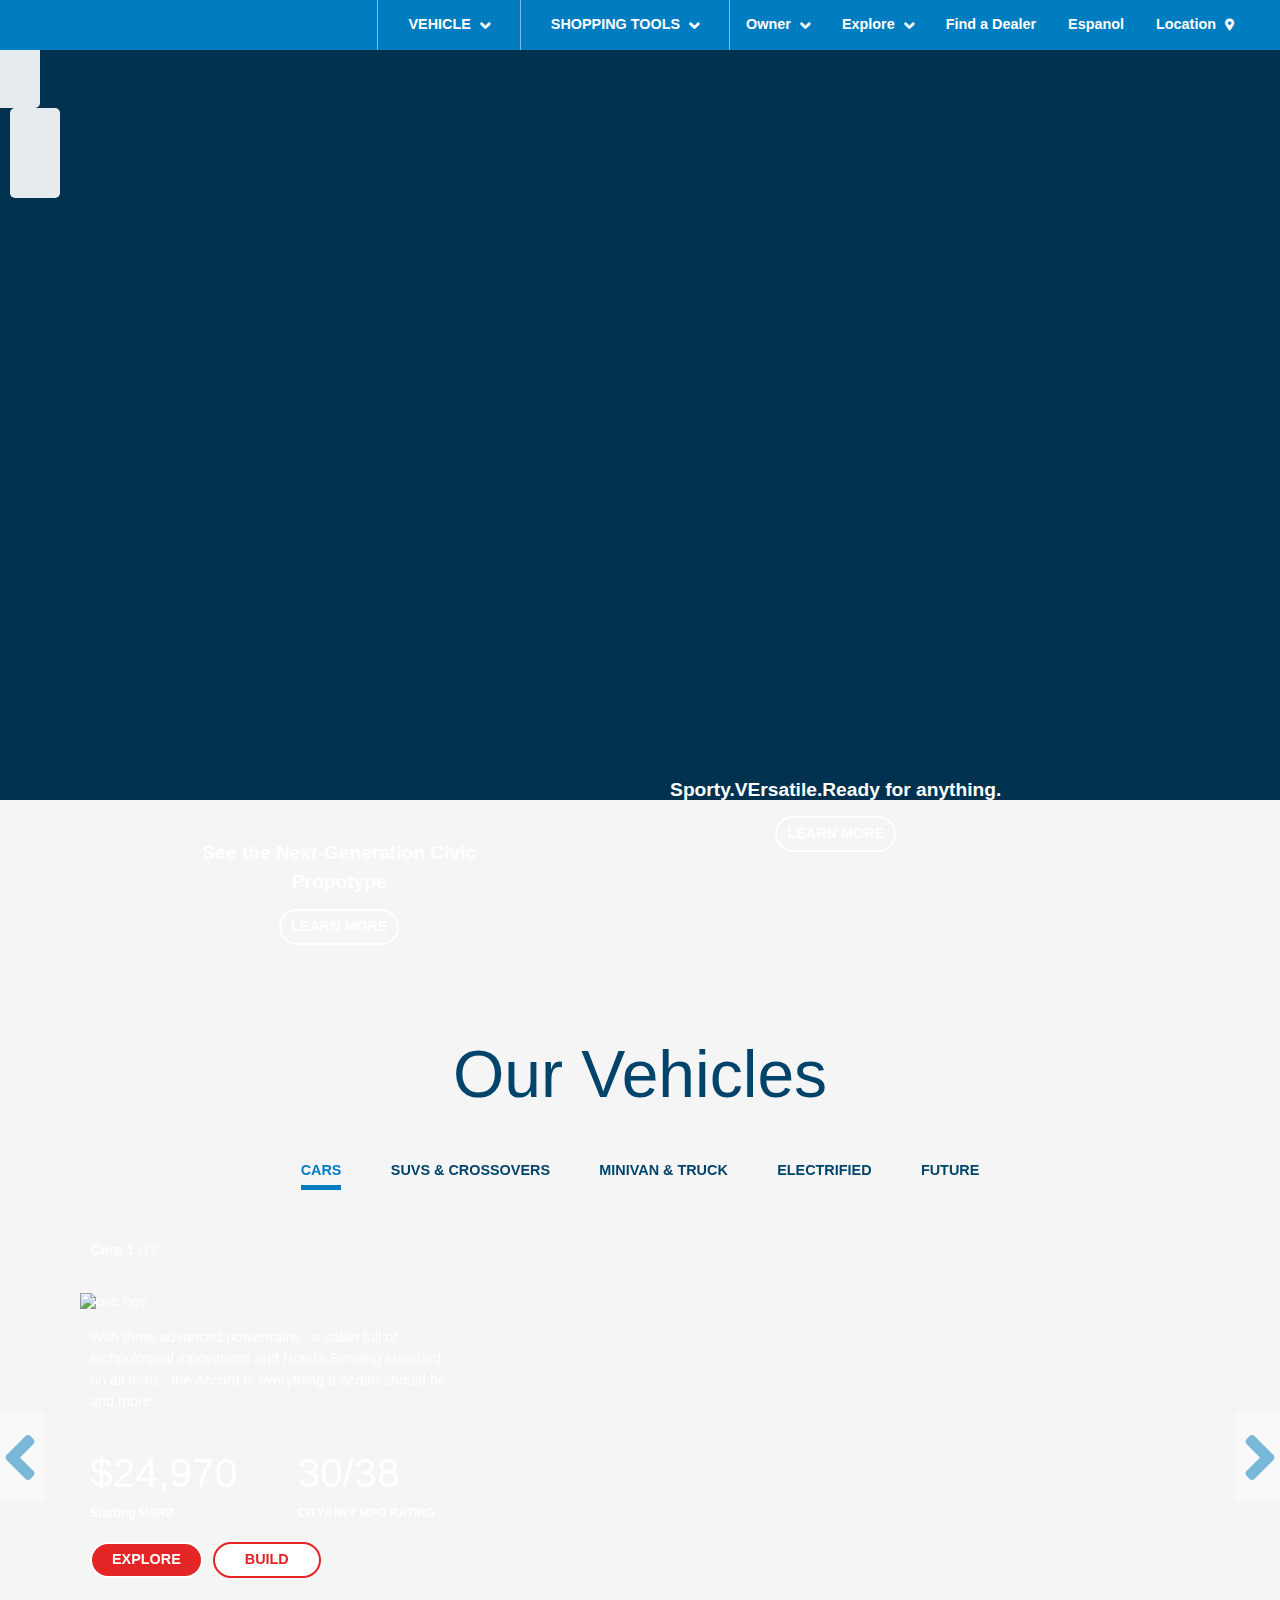
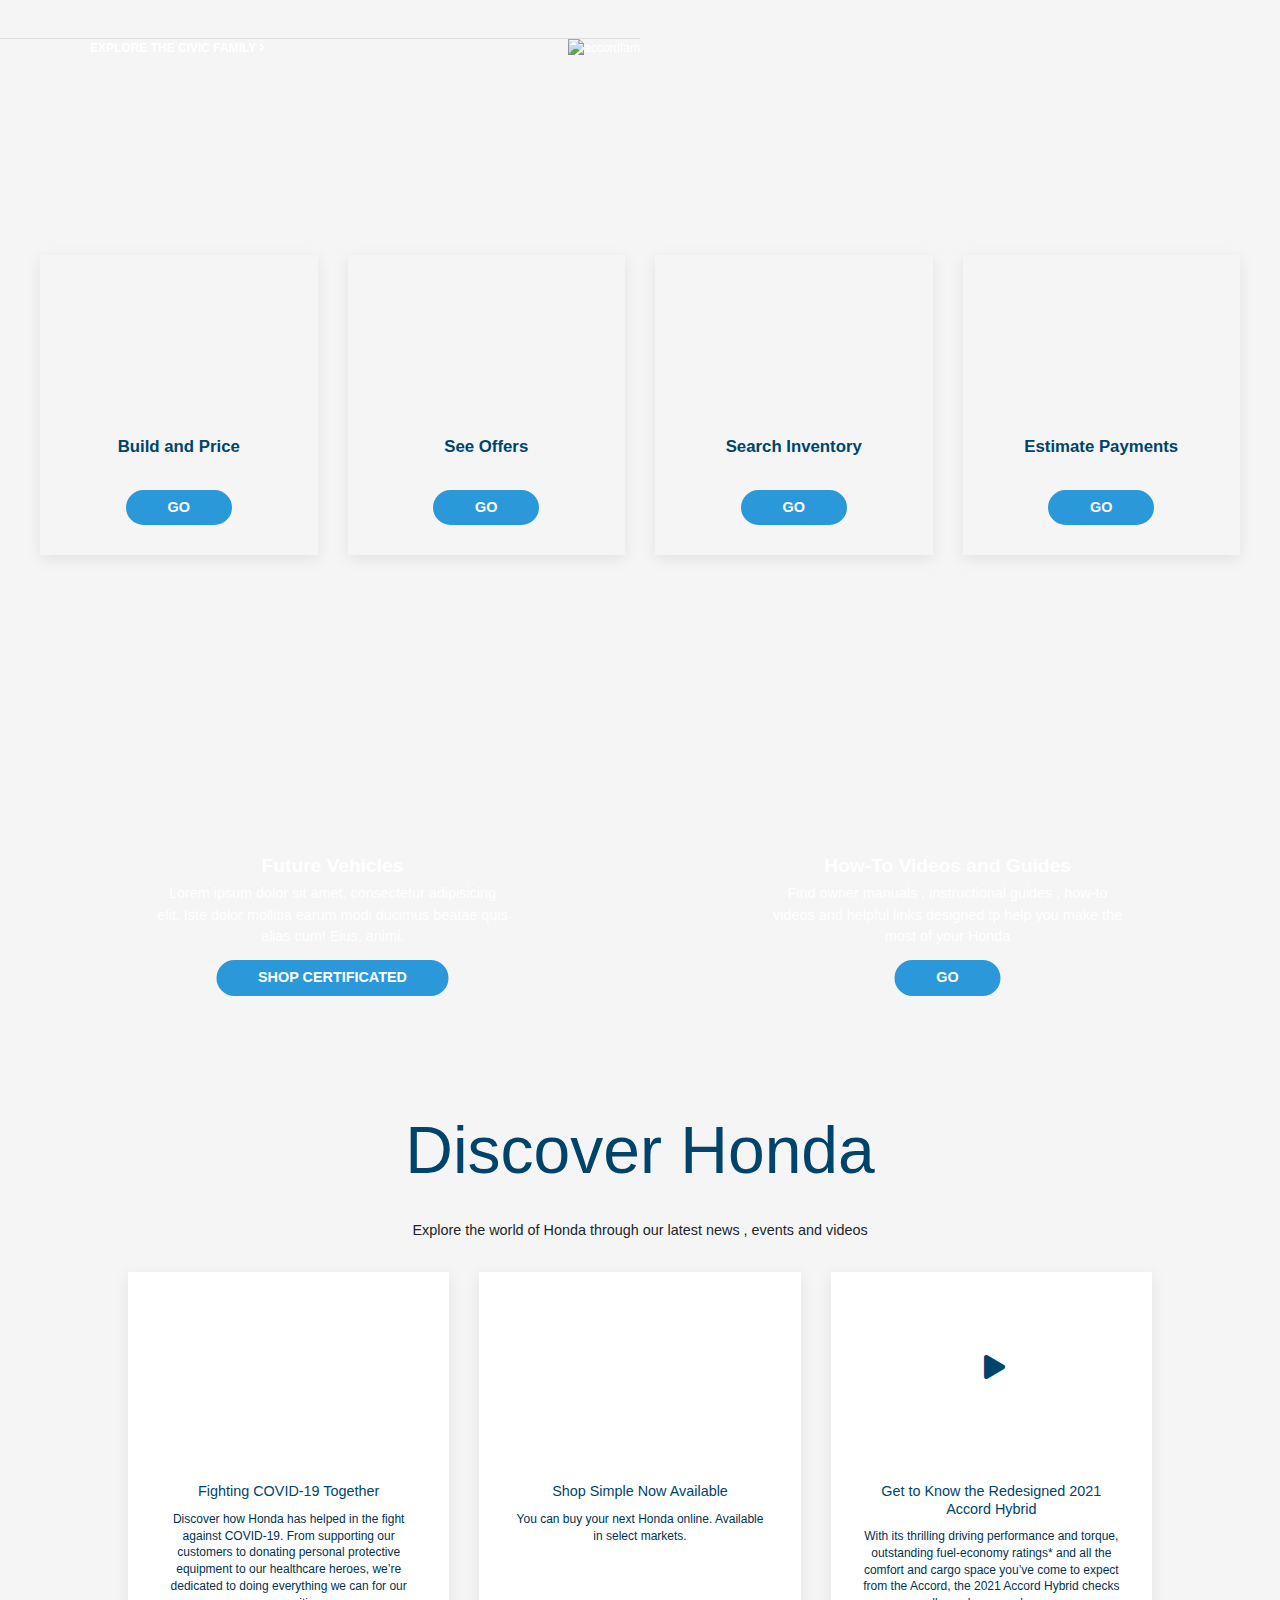
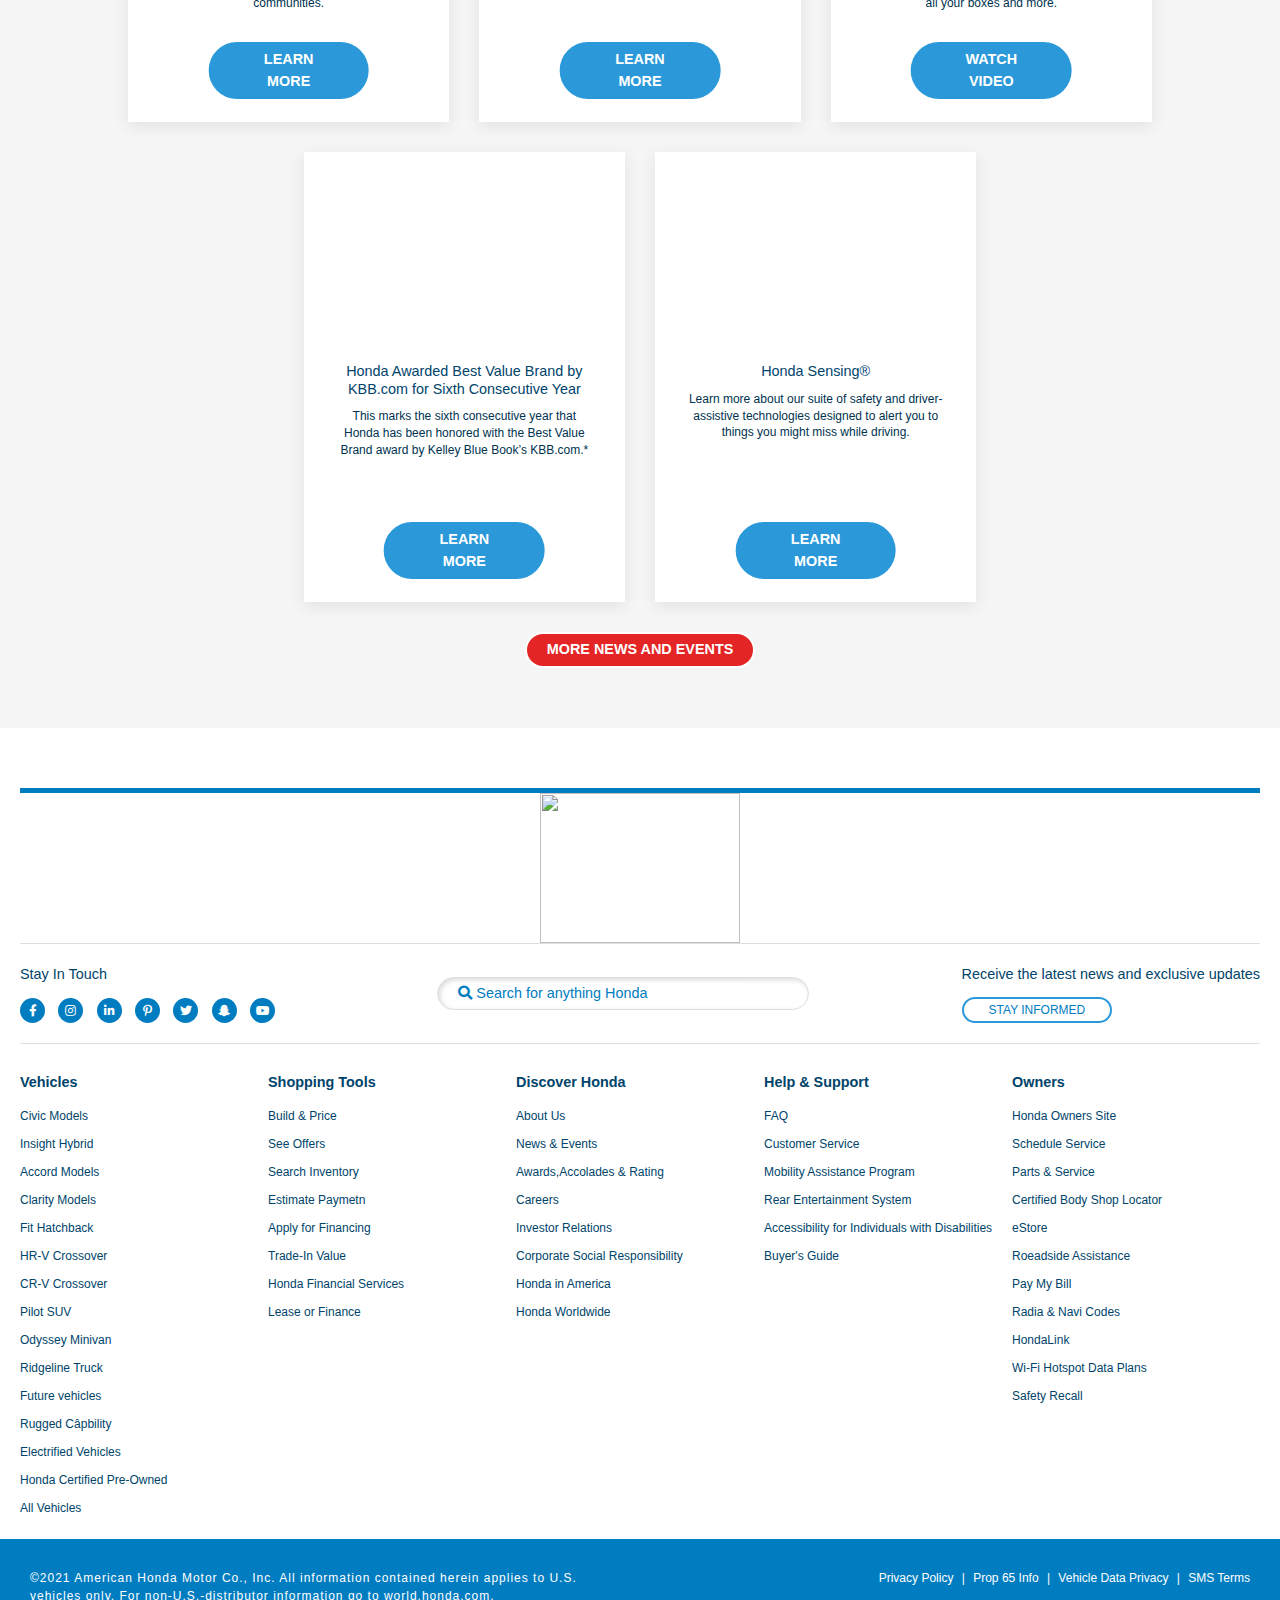
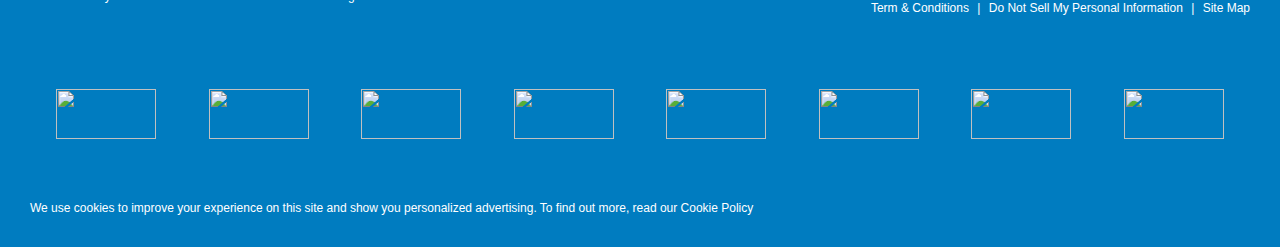
==== commit a35e78f3: "responsive footer" ====
--- a/src/index.html
+++ b/src/index.html
@@ -1431,7 +1431,7 @@
     <section id="intro">
         <div class="container-fluid">
             <div class="row">
-                <div class="col-6">
+                <div class="col-12 col-md-6">
                     <div class="intro-item-1">
                         <div class="intro-item-content">
                             <p>See the Next-Generation Civic Propotype</p>
@@ -1439,7 +1439,7 @@
                         </div>
                     </div>
                 </div>
-                <div class="col-6">
+                <div class="col-12 col-md-6">
                     <div class="intro-item-2">
                         <div class="intro-item-content">
                             <p>Sporty.VErsatile.Ready for anything.</p>
@@ -1491,7 +1491,7 @@
                             <div class="vehicle-logo">
                                 <img src="./img/civic-logo.jpg" alt="civic logo" class="img-fluid">
                             </div>
-                            <div class="vehicle-description">
+                            <div class="vehicle-description ">
                                 <p>With three advanced powertrains , a cabin full of technological innovations and Honda Sensing standard on all trims , the Accord is everything a sedan should be and more</p>
                             </div>
                             <div class="vehicle-value">
@@ -1655,7 +1655,7 @@
     </section>
     <section id="services">
         <div class="row">
-            <div class="col-3">
+            <div class="col-md-3 col-6 pb-5">
                 <div class="services-item-1 ">
                     <div class="service-item">
                         <p class="service-content">Build and Price</p>
@@ -1663,7 +1663,7 @@
                     </div>
                 </div>
             </div>
-            <div class="col-3">
+            <div class="col-md-3 col-6">
                 <div class="services-item-2 ">
                     <div class="service-item">
                         <p class="service-content">See Offers</p>
@@ -1671,7 +1671,7 @@
                     </div>
                 </div>
             </div>
-            <div class="col-3">
+            <div class="col-md-3 col-6">
                 <div class="services-item-3">
                     <div class="service-item">
                         <p class="service-content">Search Inventory</p>
@@ -1679,7 +1679,7 @@
                     </div>
                 </div>
             </div>
-            <div class="col-3">
+            <div class="col-md-3 col-6">
                 <div class="services-item-4 ">
                     <div class="service-item">
                         <p class="service-content">Estimate Payments</p>
@@ -1691,7 +1691,7 @@
     </section>
     <section id="guide">
         <div class="row">
-            <div class="col-6">
+            <div class="col-md-6 col-12">
                 <div class="guide-left">
                     <div class="guide-left-content">
                         <h3>Future Vehicles</h3>
@@ -1703,7 +1703,7 @@
 
                 </div>
             </div>
-            <div class="col-6">
+            <div class="col-md-6 col-12">
                 <div class="guide-right">
                     <div class="guide-right-content">
                         <h3>How-To Videos and Guides</h3>
@@ -1724,7 +1724,7 @@
         </div>
         <div class="discover-content">
             <div class="row justify-content-center">
-                <div class="col-4">
+                <div class="col-lg-4 col-md-6 col-12">
                     <div class="discover-items-1">
                         <div class="discover-item-inner">
                             <h3>Fighting COVID-19 Together</h3>
@@ -1734,7 +1734,7 @@
                         <button class="btn-go">LEARN MORE</button>
                     </div>
                 </div>
-                <div class="col-4">
+                <div class="col-lg-4 col-md-6 col-12">
                     <div class="discover-items-2">
                         <div class="discover-item-inner">
                             <h3>Shop Simple Now Available</h3>
@@ -1744,7 +1744,7 @@
                         <button class="btn-go">LEARN MORE</button>
                     </div>
                 </div>
-                <div class="col-4">
+                <div class="col-lg-4 col-md-6 col-12">
                     <div class="discover-items-3">
                         <a href="#" class="play-button"><i class="fa fa-play"></i></a>
                         <div class="discover-item-inner">
@@ -1755,18 +1755,17 @@
                         <button class="btn-go">WATCH VIDEO</button>
                     </div>
                 </div>
-                <div class="col-4">
+                <div class="col-lg-4 col-md-6 col-12">
                     <div class="discover-items-4">
                         <div class="discover-item-inner">
                             <h3>Honda Awarded Best Value Brand by KBB.com for Sixth Consecutive Year</h3>
-                            <p>This marks the sixth consecutive year that Honda has been honored with the Best Value Brand award by Kelley Blue Book’s KBB.com.⁠* In their announcement, the KBB.com editors noted how consistent “quality, reliability, and resale
-                                value” across the entire Honda vehicle lineup contributed to the win.</p>
+                            <p>This marks the sixth consecutive year that Honda has been honored with the Best Value Brand award by Kelley Blue Book’s KBB.com.⁠*</p>
 
                         </div>
                         <button class="btn-go">LEARN MORE</button>
                     </div>
                 </div>
-                <div class="col-4">
+                <div class="col-lg-4 col-md-6 col-12">
                     <div class="discover-items-5">
                         <div class="discover-item-inner">
                             <h3>Honda Sensing®</h3>
@@ -1800,7 +1799,7 @@
                     <i class="fab fa-youtube"></i>
                 </div>
             </div>
-            <div class="footer-search-field">
+            <div class="footer-search-field d-none d-lg-block">
                 <i class="fa fa-search"></i>
                 <input type="text" placeholder="Search for anything Honda">
             </div>
@@ -1809,7 +1808,11 @@
                 <button class="btn-explore">STAY INFORMED</button>
             </div>
         </div>
-        <div class="footer-top">
+        <div class="footer-search-field footer-search-field-xs d-block d-lg-none">
+            <i class="fa fa-search"></i>
+            <input type="text" placeholder="Search for anything Honda">
+        </div>
+        <div class="footer-top d-none d-lg-flex">
             <div class="footer-top-items">
                 <h3>Vehicles</h3>
                 <ul class="list-unstyled">
@@ -1886,6 +1889,23 @@
             </div>
 
         </div>
+        <div class="footer-top-xs d-block d-lg-none">
+            <nav class="links">
+                <ul class="list-unstyled">
+                    <li>
+                        <h3>Vehicles</h3><i class="fa fa-plus"></i></li>
+                    <li>
+                        <h3>Shopping Tools</h3><i class="fa fa-plus"></i></li>
+                    <li>
+                        <h3>Discover Honda</h3><i class="fa fa-plus"></i></li>
+                    <li>
+                        <h3>Help & Support</h3><i class="fa fa-plus"></i></li>
+                    <li>
+                        <h3>Owner</h3><i class="fa fa-plus"></i></li>
+                </ul>
+            </nav>
+        </div>
+
         <div class="footer-bottom">
             <div class="row ">
 
--- a/src/css/main.css
+++ b/src/css/main.css
@@ -64,11 +64,12 @@
 .services-item-1 {
   background-image: url(../img/item-1.jpg);
   background-position: center 0;
-  background-size: 140%;
+  background-size: cover;
   height: 300px;
   position: relative;
   box-shadow: 0 4px 15px 0 rgba(0, 0, 0, 0.08);
   transition: all .5s;
+  background-repeat: no-repeat;
 }
 
 .services-item-1:hover {
@@ -78,11 +79,12 @@
 .services-item-2 {
   background-image: url(../img/item-2.jpg);
   background-position: center 0;
-  background-size: 140%;
+  background-size: cover;
   height: 300px;
   position: relative;
   box-shadow: 0 4px 15px 0 rgba(0, 0, 0, 0.08);
   transition: all .5s;
+  background-repeat: no-repeat;
 }
 
 .services-item-2:hover {
@@ -92,11 +94,12 @@
 .services-item-3 {
   background-image: url(../img/item-3.jpg);
   background-position: center 0;
-  background-size: 140%;
+  background-size: cover;
   height: 300px;
   position: relative;
   box-shadow: 0 4px 15px 0 rgba(0, 0, 0, 0.08);
   transition: all .5s;
+  background-repeat: no-repeat;
 }
 
 .services-item-3:hover {
@@ -106,11 +109,12 @@
 .services-item-4 {
   background-image: url(../img/item-4.jpg);
   background-position: center 0;
-  background-size: 140%;
+  background-size: cover;
   height: 300px;
   position: relative;
   box-shadow: 0 4px 15px 0 rgba(0, 0, 0, 0.08);
   transition: all .5s;
+  background-repeat: no-repeat;
 }
 
 .services-item-4:hover {
@@ -195,6 +199,72 @@
   }
 }
 
+@media screen and (max-width: 992px) {
+  .our-vehicles-items-1 {
+    background-image: url(../img/slider-1.jpg);
+    background-position: -250px 0;
+    background-size: cover;
+    height: 100%;
+  }
+  .our-vehicles-items-2 {
+    background-image: url(../img/slider-2.jpg);
+    background-position: -250px 0;
+    background-size: cover;
+    height: 100%;
+  }
+  .our-vehicles-items-3 {
+    background-image: url(../img/slider-3.jpg);
+    background-position: -250px 0;
+    background-size: cover;
+    height: 100%;
+  }
+  .our-vehicles-items-4 {
+    background-image: url(../img/slider-4.jpg);
+    background-position: -250px 0;
+    background-size: cover;
+    height: 100%;
+  }
+  .our-vehicles-items-5 {
+    background-image: url(../img/slider-5.jpg);
+    background-position: -250px 0;
+    background-size: cover;
+    height: 100%;
+  }
+}
+
+@media screen and (max-width: 768px) {
+  .our-vehicles-items-1 {
+    background-image: url(../img/slider-1-xs.jpg);
+    background-position: center 0;
+    background-size: cover;
+    height: 100%;
+  }
+  .our-vehicles-items-2 {
+    background-image: url(../img/slider-2-xs.jpg);
+    background-position: center 0;
+    background-size: cover;
+    height: 100%;
+  }
+  .our-vehicles-items-3 {
+    background-image: url(../img/slider-3-xs.jpg);
+    background-position: center 0;
+    background-size: cover;
+    height: 100%;
+  }
+  .our-vehicles-items-4 {
+    background-image: url(../img/slider-4-xs.jpg);
+    background-position: center 0;
+    background-size: cover;
+    height: 100%;
+  }
+  .our-vehicles-items-5 {
+    background-image: url(../img/slider-5-xs.jpg);
+    background-position: center 0;
+    background-size: cover;
+    height: 100%;
+  }
+}
+
 * {
   padding: 0;
   margin: 0;
@@ -376,7 +446,7 @@
 }
 
 #our-vehicles .our-vehicles-inner .item-content .item-content-top {
-  width: 25%;
+  width: 35%;
   padding: 40px 0 60px 90px;
 }
 
@@ -404,7 +474,7 @@
 
 #our-vehicles .our-vehicles-inner .item-content .item-content-top .vehicle-value {
   display: flex;
-  justify-content: space-between;
+  justify-content: start;
   margin-bottom: 20px;
 }
 
@@ -413,6 +483,7 @@
   font-size: 3.4rem;
   font-weight: 300;
   margin-bottom: 0;
+  margin-right: 60px;
 }
 
 #our-vehicles .our-vehicles-inner .item-content .item-content-top .vehicle-value .price span,
@@ -733,6 +804,11 @@
   margin-right: 10px;
 }
 
+#footer .footer-search-field-xs {
+  width: 70%;
+  margin: 10px auto;
+}
+
 #footer .footer-top {
   display: flex;
   padding-top: 30px;
@@ -756,6 +832,35 @@
 
 #footer .footer-top .footer-top-items li a {
   color: #00446B;
+}
+
+#footer .footer-top-xs .links ul li {
+  display: flex;
+  justify-content: space-between;
+  align-items: center;
+  padding: 10px 10px 10px 20px;
+  border-bottom: 1px solid #dedede;
+}
+
+#footer .footer-top-xs .links ul li h3 {
+  font-size: 1.2rem;
+  font-weight: bold;
+  color: #00446B;
+}
+
+#footer .footer-top-xs .links ul li i {
+  font-size: 1.2rem;
+  width: 20px;
+  height: 20px;
+  color: #007CC0;
+  border: 1px solid #007CC0;
+  border-radius: 50%;
+  line-height: 18px;
+  text-align: center;
+}
+
+#footer .footer-top-xs .links ul li:last-child {
+  border-color: transparent;
 }
 
 #footer .footer-bottom {
@@ -1268,6 +1373,31 @@
 @media screen and (max-width: 1200px) {
   #our-vehicles .carousel-indicators-config .carousel-indicators {
     width: 80%;
+  }
+  #our-vehicles .our-vehicles-inner .item-content .item-content-top {
+    width: 40%;
+  }
+  #our-vehicles .our-vehicles-inner .item-content .item-content-top p {
+    margin-bottom: 20px;
+  }
+  #our-vehicles .our-vehicles-inner .item-content .item-content-top .vehicle-value .price p,
+  #our-vehicles .our-vehicles-inner .item-content .item-content-top .vehicle-value .rating p {
+    font-size: 2.9rem;
+  }
+  #our-vehicles .our-vehicles-inner .item-content .item-content-bottom img {
+    height: 65px;
+    width: 200px;
+  }
+}
+
+@media screen and (max-width: 1500px) {
+  #discover .discover-content .discover-item-inner h3 {
+    font-size: 1.2rem;
+    margin-bottom: 10px;
+  }
+  #discover .discover-content .discover-item-inner p {
+    font-size: 1rem;
+    line-height: 1.4;
   }
 }
 
@@ -1443,6 +1573,88 @@
   }
 }
 
+@media screen and (max-width: 992px) {
+  #our-vehicles .carousel-indicators-config .carousel-indicators {
+    width: 80%;
+  }
+  #our-vehicles .our-vehicles-inner .item-content .item-content-top {
+    width: 49%;
+  }
+  #our-vehicles .our-vehicles-inner .item-content .item-content-top p {
+    margin-bottom: 20px;
+  }
+  #our-vehicles .our-vehicles-inner .item-content .item-content-top .vehicle-value .price p,
+  #our-vehicles .our-vehicles-inner .item-content .item-content-top .vehicle-value .rating p {
+    font-size: 2.9rem;
+    margin-right: 30px;
+  }
+  #our-vehicles .our-vehicles-inner .item-content .item-content-bottom {
+    border-top-color: transparent;
+    width: 60%;
+  }
+  #our-vehicles .our-vehicles-inner .item-content .item-content-bottom img {
+    width: 150px;
+  }
+}
+
+@media screen and (max-width: 992px) {
+  #services {
+    padding: 30px 40px;
+  }
+}
+
+@media screen and (max-width: 992px) {
+  #guide {
+    padding-bottom: 30px;
+  }
+  #guide .guide-left {
+    margin-bottom: 20px;
+  }
+  #guide .guide-left-content,
+  #guide .guide-right-content {
+    width: 80%;
+  }
+  #guide .guide-left-content p,
+  #guide .guide-right-content p {
+    font-size: 1.2rem;
+    font-weight: normal;
+    color: white;
+  }
+  #guide .guide-left-content h3,
+  #guide .guide-right-content h3 {
+    font-size: 1.4rem;
+    font-weight: bold;
+    color: white;
+  }
+  #guide .guide-left-content .btn-go,
+  #guide .guide-right-content .btn-go {
+    padding: 5px 14px;
+  }
+}
+
+@media screen and (max-width: 1050px) {
+  #discover {
+    padding: 0 10% 60px;
+  }
+  #discover .discover-text h1 {
+    font-size: 4.4rem;
+  }
+  #discover .discover-text p {
+    font-size: 1.2rem;
+    margin-bottom: 30px;
+  }
+}
+
+@media screen and (max-width: 992px) {
+  #footer .footer-logo img {
+    width: 120px;
+    height: 100px;
+  }
+  #footer .footer-contact .footer-informed .btn-explore {
+    transform: translateX(105%);
+  }
+}
+
 @media screen and (max-width: 768px) {
   #header-menu-lg #vehicles-section-lg #vehicles-list-lg .vehicles-items {
     min-width: 40%;
@@ -1463,6 +1675,110 @@
     font-size: 4rem;
     padding-bottom: 40px;
   }
+  #our-vehicles .our-vehicles-inner {
+    height: 560px;
+  }
+  #our-vehicles .our-vehicles-inner .item-content .item-content-top {
+    position: absolute;
+    bottom: 12%;
+    left: 50%;
+    transform: translateX(-50%);
+    text-align: center;
+    padding: 0;
+  }
+  #our-vehicles .our-vehicles-inner .item-content .item-content-top .vehicle-description {
+    padding-top: 0;
+  }
+  #our-vehicles .our-vehicles-inner .item-content .item-content-top .vehicle-description p {
+    display: none;
+  }
+  #our-vehicles .our-vehicles-inner .item-content .item-content-top .vehicle-value {
+    justify-content: space-between;
+  }
+  #our-vehicles .our-vehicles-inner .item-content .item-content-top .vehicle-value .price p,
+  #our-vehicles .our-vehicles-inner .item-content .item-content-top .vehicle-value .rating p {
+    font-size: 2.3rem;
+  }
+  #our-vehicles .our-vehicles-inner .item-content .item-content-top .vehicle-value .price span,
+  #our-vehicles .our-vehicles-inner .item-content .item-content-top .vehicle-value .rating span {
+    margin-right: 30px;
+  }
+  #our-vehicles .our-vehicles-inner .item-content .item-content-top .vehicle-value .rating p {
+    text-align: end;
+  }
+  #our-vehicles .our-vehicles-inner .item-content .item-content-top .vehicle-button .btn-orange {
+    margin-right: 30px;
+  }
+  #our-vehicles .our-vehicles-inner .item-content .item-content-bottom {
+    display: none;
+  }
+}
+
+@media screen and (max-width: 768px) {
+  #intro .intro-item-1 {
+    margin-bottom: 20px;
+  }
+  #intro .intro-item-1 .intro-item-content {
+    width: 90%;
+  }
+  #intro .intro-item-2 .intro-item-content {
+    position: absolute;
+    bottom: 15%;
+    left: 50%;
+    transform: translateX(-50%);
+    width: 60%;
+  }
+  #intro .intro-item-2 .intro-item-content p {
+    font-size: 1.6rem;
+    font-weight: bold;
+    color: white;
+  }
+  #intro .intro-item-2 .overlay-intro {
+    width: 100%;
+    background-color: #06456ac9;
+    height: 100%;
+  }
+}
+
+@media screen and (max-width: 768px) {
+  #discover {
+    padding: 0 10% 60px;
+  }
+  #discover .discover-text h1 {
+    font-size: 3.4rem;
+    padding-bottom: 20px;
+  }
+  #discover .discover-text p {
+    font-size: 1.2rem;
+    margin-bottom: 30px;
+  }
+  #discover .discover-content .discover-item-inner h3 {
+    margin-bottom: 10px;
+  }
+  #discover .discover-content .discover-item-inner p {
+    color: #00324f;
+    font-size: 1.2rem;
+    margin-bottom: 20px;
+  }
+  #discover .discover-content .btn-go {
+    text-align: center;
+    position: absolute;
+    bottom: 5%;
+    left: 50%;
+    transform: translateX(-50%);
+  }
+  #discover .discover-content .play-button {
+    position: absolute;
+    left: 50%;
+    transform: translateX(-50%);
+    top: 15%;
+  }
+  #discover .discover-content .btn-orange {
+    font-size: 1.2rem;
+  }
+  #discover .discover-content .btn-orange:hover {
+    border-color: #e42525;
+  }
 }
 
 @media screen and (max-width: 576px) {
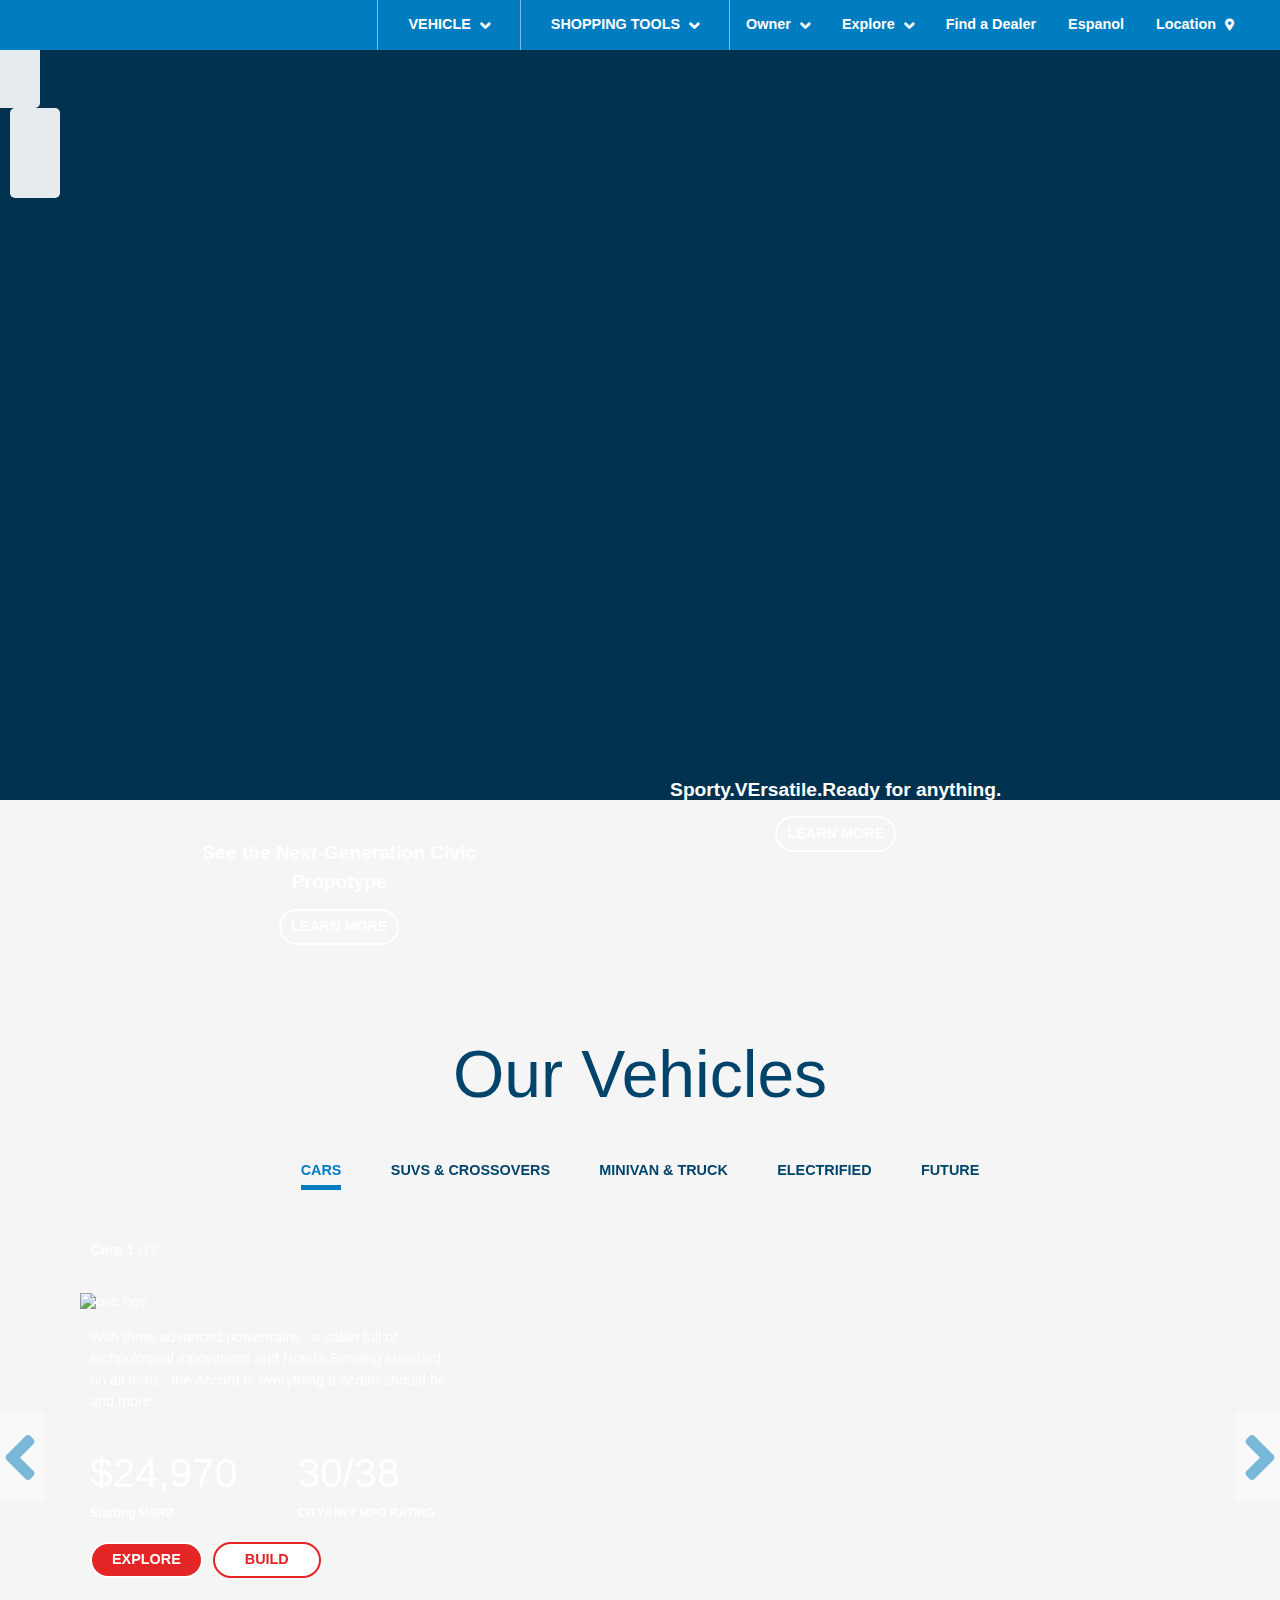
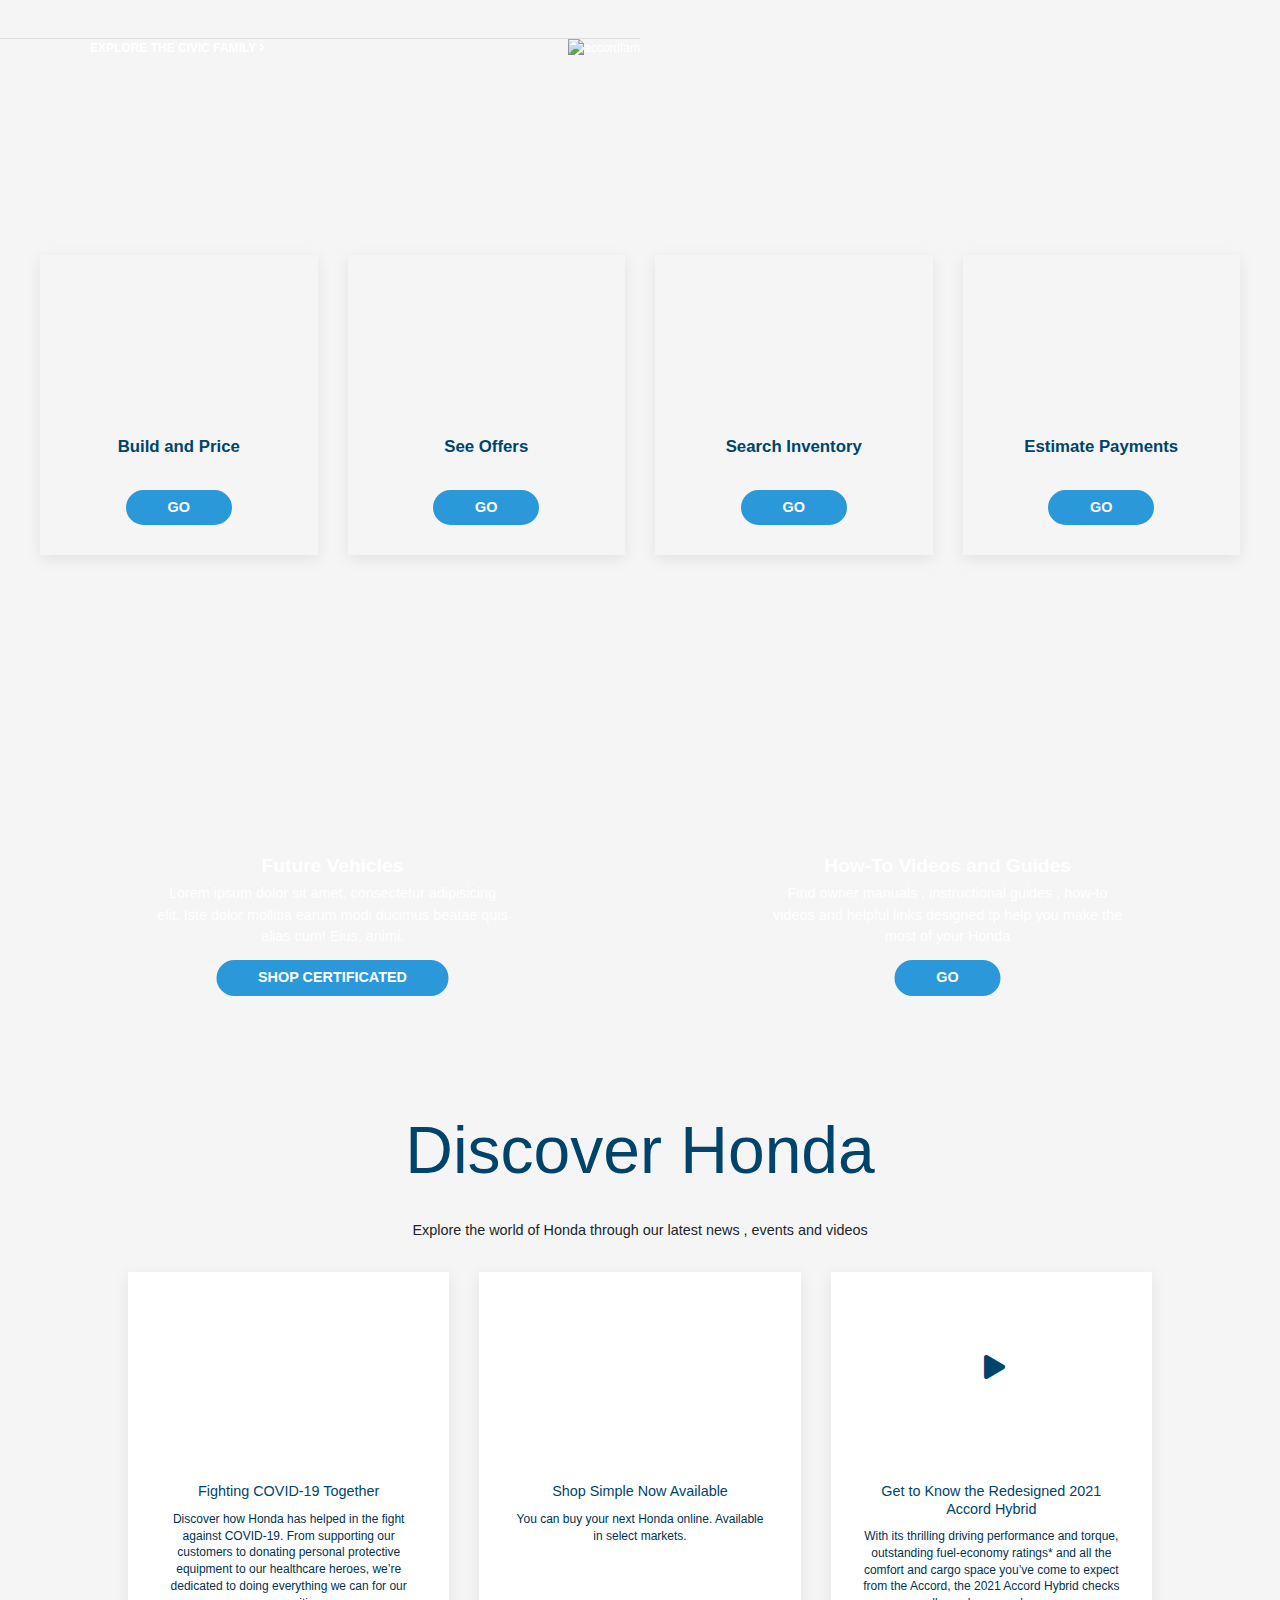
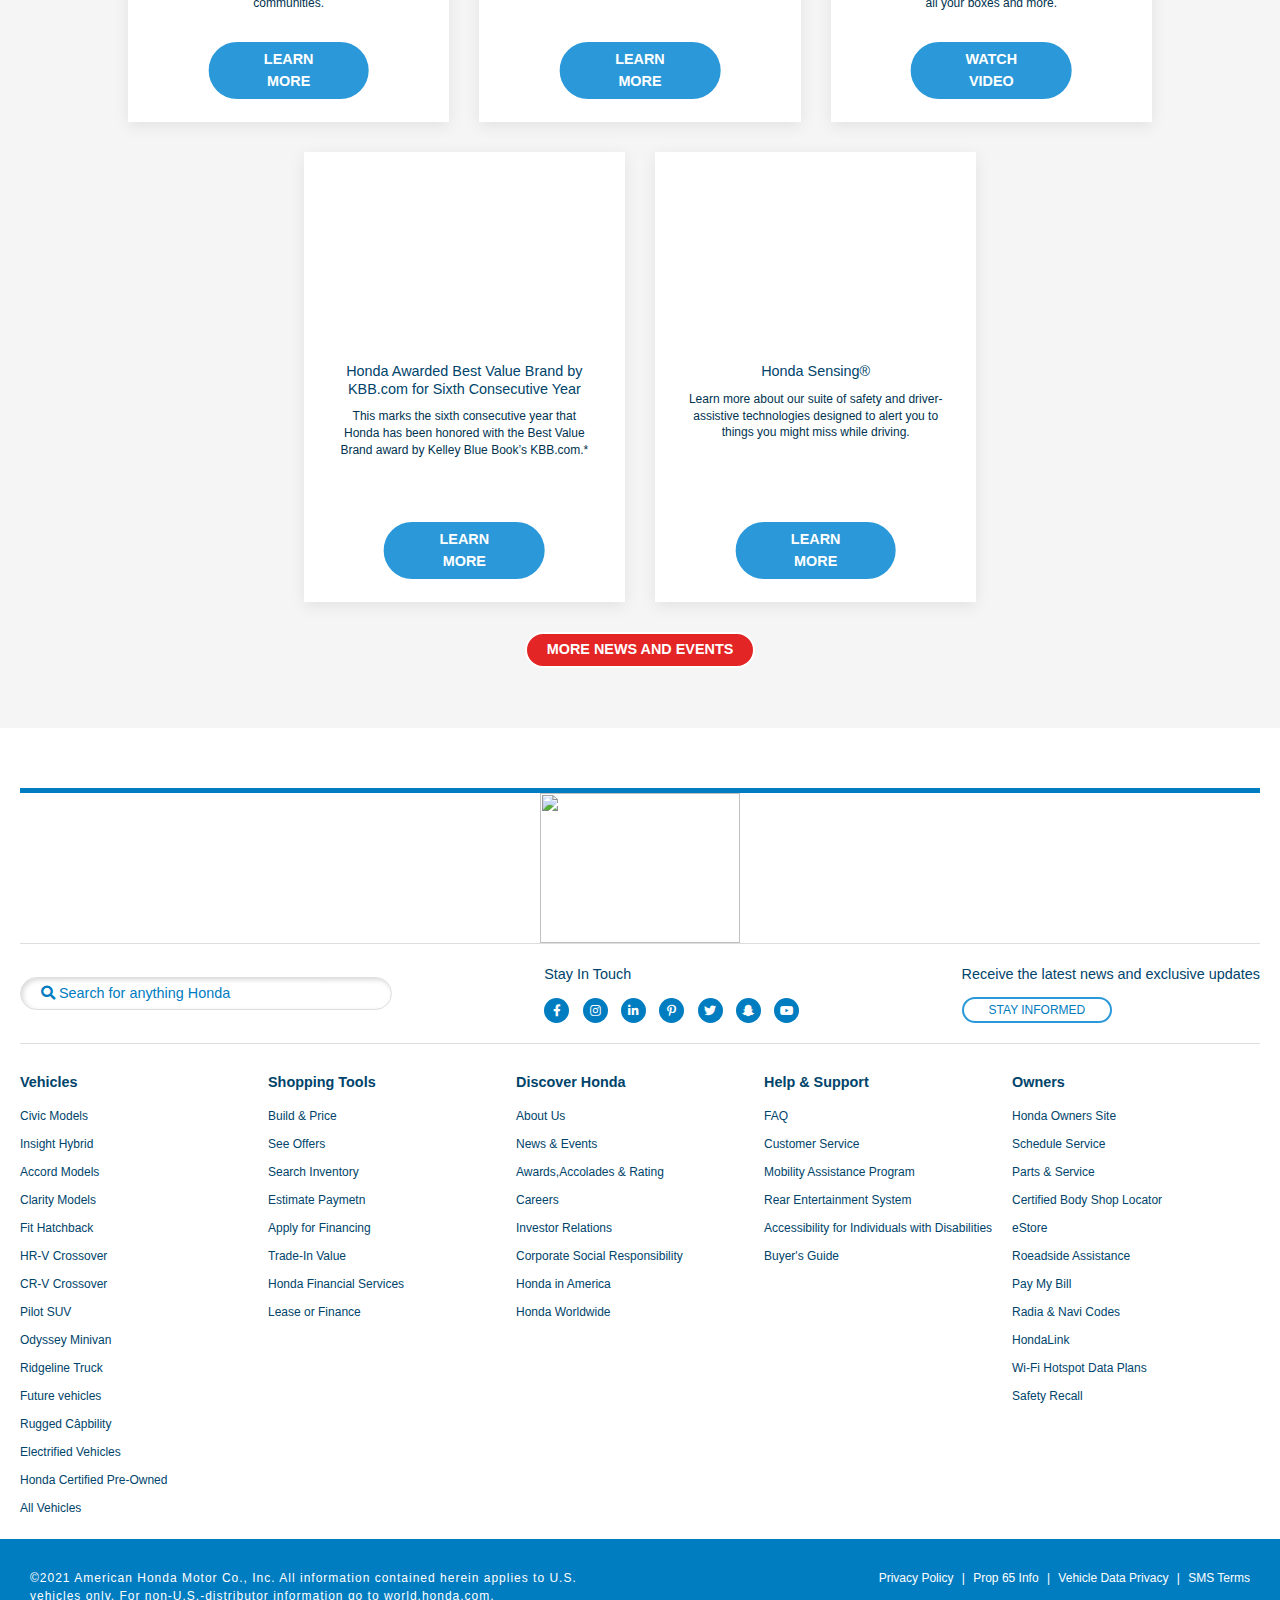
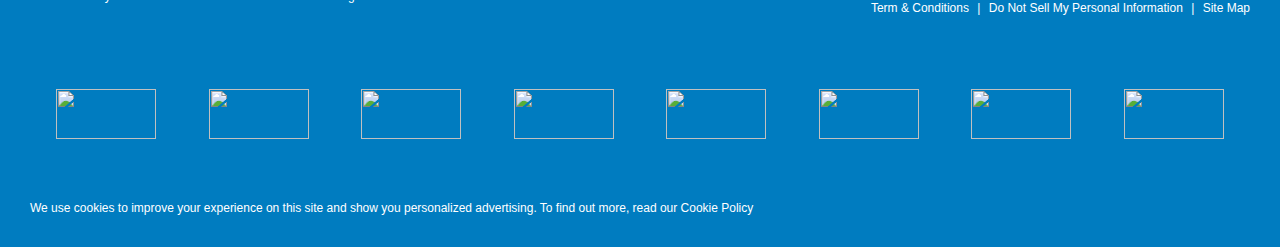
==== commit d4d7da58: "fix" ====
--- a/src/index.html
+++ b/src/index.html
@@ -41,7 +41,7 @@
             <div class="collapse navbar-collapse navbar-content" id="navbarNav">
                 <ul class="navbar-nav">
                     <li class="nav-item ">
-                        <a class="nav-link" id="vehicle" href="#">
+                        <a class="nav-link" id="vehicle" href="">
                             VEHICLE <i class="fa fa-angle-down"></i>
                         </a>
                     </li>
@@ -89,7 +89,7 @@
                         </section>
                     </li>
                     <li class="nav-item">
-                        <a class="nav-link" id="owner" href="#">
+                        <a class="nav-link" id="owner" href="#" data-toggle="dropdown">
                             Owner <i class="fa fa-angle-down"></i>
                         </a>
                         <section id="owner-content" class="d-none animate__animated ">
@@ -133,7 +133,7 @@
                         </section>
                     </li>
                     <li class="nav-item">
-                        <a class="nav-link" id="explore" href="#">
+                        <a class="nav-link" id="explore" href="#" data-toggle="dropdown">
                             Explore <i class="fa fa-angle-down"></i>
                         </a>
                         <section id="explore-content" class="d-none animate__animated ">
@@ -1428,7 +1428,7 @@
 
         </div>
     </section>
-    <section id="intro">
+    <section id="intro" class="wow animate__animated animate__fadeInUp" data-wow-duration=".5s">
         <div class="container-fluid">
             <div class="row">
                 <div class="col-12 col-md-6">
@@ -1787,7 +1787,7 @@
             <img src="./img/16132.jpg" alt="" class="img-fluid">
         </div>
         <div class="footer-contact">
-            <div class="footer-social">
+            <div class="footer-social order-2 order-md-1">
                 <p>Stay In Touch</p>
                 <div class="social">
                     <i class="fab fa-facebook-f"></i>
@@ -1803,12 +1803,12 @@
                 <i class="fa fa-search"></i>
                 <input type="text" placeholder="Search for anything Honda">
             </div>
-            <div class="footer-informed">
+            <div class="footer-informed order-1 order-md-2">
                 <p>Receive the latest news and exclusive updates</p>
                 <button class="btn-explore">STAY INFORMED</button>
             </div>
         </div>
-        <div class="footer-search-field footer-search-field-xs d-block d-lg-none">
+        <div class="footer-search-field footer-search-field-xs d-block d-lg-none ">
             <i class="fa fa-search"></i>
             <input type="text" placeholder="Search for anything Honda">
         </div>
@@ -1892,57 +1892,131 @@
         <div class="footer-top-xs d-block d-lg-none">
             <nav class="links">
                 <ul class="list-unstyled">
-                    <li>
-                        <h3>Vehicles</h3><i class="fa fa-plus"></i></li>
-                    <li>
-                        <h3>Shopping Tools</h3><i class="fa fa-plus"></i></li>
-                    <li>
-                        <h3>Discover Honda</h3><i class="fa fa-plus"></i></li>
-                    <li>
-                        <h3>Help & Support</h3><i class="fa fa-plus"></i></li>
-                    <li>
-                        <h3>Owner</h3><i class="fa fa-plus"></i></li>
+                    <div>
+                        <li class="first">
+                            <h3>Vehicles</h3>
+                            <i class=" fa fa-plus plus" data-toggle="collapse" data-target="#link-xs-vehicles"></i>
+                        </li>
+                        <ul class="list-unstyled footer-vehicles-list-xs collapse" id="link-xs-vehicles">
+                            <li><a href="">Civic Models</a></li>
+                            <li><a href="">Insight Hybrid</a></li>
+                            <li><a href="">Accord Models</a></li>
+                            <li><a href="">Clarity Models</a></li>
+                            <li><a href="">Fit Hatchback</a></li>
+                            <li><a href="">HR-V Crossover</a></li>
+                            <li><a href="">CR-V Crossover</a></li>
+                            <li><a href="">Pilot SUV</a></li>
+                            <li><a href="">Odyssey Minivan</a></li>
+                            <li><a href="">Ridgeline Truck</a></li>
+                            <li><a href="">Future vehicles</a></li>
+                            <li><a href="">Rugged Capability</a></li>
+                            <li><a href="">Electrified Vehicles</a></li>
+                            <li><a href="">Honda Certified Pre-Owned</a></li>
+                            <li><a href="">All Vehicles</a></li>
+                        </ul>
+                    </div>
+                    <div>
+                        <li>
+                            <h3>Shopping Tools</h3><i class="fa fa-plus plus" data-toggle="collapse" data-target="#link-xs-shopping"></i>
+                        </li>
+                        <ul class="list-unstyled footer-vehicles-list-xs collapse" id="link-xs-shopping">
+                            <li><a href="">Build & Price</a></li>
+                            <li><a href="">See Offers</a></li>
+                            <li><a href="">Search Inventory</a></li>
+                            <li><a href="">Estimate Paymetn</a></li>
+                            <li><a href="">Apply for Financing</a></li>
+                            <li><a href="">Trade-In Value</a></li>
+                            <li><a href="">Honda Financial Services</a></li>
+                            <li><a href="">Lease or Finance</a></li>
+                        </ul>
+                    </div>
+                    <div>
+                        <li>
+                            <h3>Discover Honda</h3><i class="fa fa-plus plus" data-toggle="collapse" data-target="#link-xs-discover"></i>
+                        </li>
+                        <ul class="list-unstyled footer-vehicles-list-xs collapse" id="link-xs-discover">
+                            <li><a href="">About Us</a></li>
+                            <li><a href="">News & Events</a></li>
+                            <li><a href="">Awards,Accolades & Rating</a></li>
+                            <li><a href="">Careers</a></li>
+                            <li><a href="">Investor Relations</a></li>
+                            <li><a href="">Corporate Social Responsibility</a></li>
+                            <li><a href="">Honda in America</a></li>
+                            <li><a href="">Honda Worldwide</a></li>
+                        </ul>
+                    </div>
+                    <div>
+                        <li>
+                            <h3>Helps & Support</h3><i class="fa fa-plus plus" data-toggle="collapse" data-target="#link-xs-help"></i>
+                        </li>
+                        <ul class="list-unstyled footer-vehicles-list-xs collapse" id="link-xs-help">
+                            <li><a href="">FAQ</a></li>
+                            <li><a href="">Customer Service</a></li>
+                            <li><a href="">Mobility Assistance Program</a></li>
+                            <li><a href="">Rear Entertainment System</a></li>
+                            <li><a href="">Accessibility for Individuals with Disabilities</a></li>
+                            <li><a href="">Buyer's Guide</a></li>
+                        </ul>
+                    </div>
+                    <div>
+                        <li>
+                            <h3>Owners</h3><i class="fa fa-plus plus" data-toggle="collapse" data-target="#link-xs-owners"></i>
+                        </li>
+                        <ul class="list-unstyled footer-vehicles-list-xs collapse" id="link-xs-owners">
+                            <li><a href="">Honda Owners Site</a></li>
+                            <li><a href="">Schedule Service</a></li>
+                            <li><a href="">Parts & Service</a></li>
+                            <li><a href="">Certified Body Shop Locator</a></li>
+                            <li><a href="">eStore</a></li>
+                            <li><a href="">Roeadside Assistance</a></li>
+                            <li><a href="">Pay My Bill</a></li>
+                            <li><a href="">Radia & Navi Codes</a></li>
+                            <li><a href="">HondaLink</a></li>
+                            <li><a href="">Wi-Fi Hotspot Data Plans</a></li>
+                            <li><a href="">Safety Recall</a></li>
+                        </ul>
+                    </div>
                 </ul>
             </nav>
         </div>
 
         <div class="footer-bottom">
-            <div class="row ">
-
-                <div class="col-6">
-                    <div class="bottom-text-left">
-                        <a href="#" target="_blank">©2021 American Honda Motor Co.</a>, Inc. All information contained herein applies to U.S. vehicles only. For non-U.S.-distributor information go to <a href="#" target="_blank">world.honda.com</a>.
-                    </div>
-                </div>
-                <div class="col-6 text-right">
-                    <div class="bottom-text-right">
+            <div class="row">
+
+                <div class=" col-12 col-md-6 ">
+                    <div class="bottom-text-left ">
+                        <a href="# " target="_blank ">©2021 American Honda Motor Co.</a>, Inc. All information contained herein applies to U.S. vehicles only. For non-U.S.-distributor information go to <a href="# " target="_blank ">world.honda.com</a>.
+                    </div>
+                </div>
+                <div class="col-12 col-md-6 text-right ">
+                    <div class="bottom-text-right ">
                         <p>Privacy Policy <span>|</span> Prop 65 Info <span>|</span> Vehicle Data Privacy <span>|</span> SMS Terms</p>
                         <p>Term & Conditions <span>|</span> Do Not Sell My Personal Information <span>|</span> Site Map</p>
                     </div>
 
                 </div>
-                <div class="col-12">
-                    <div class="bottom-partner">
-                        <img src="./img/footer-logo-1.jpg">
-                        <img src="./img/footer-logo-2.jpg">
-                        <img src="./img/footer-logo-3.jpg">
-                        <img src="./img/footer-logo-4.jpg">
-                        <img src="./img/footer-logo-5.jpg">
-                        <img src="./img/footer-logo-6.jpg">
-                        <img src="./img/footer-logo-7.png">
-                        <img src="./img/footer-logo-8.jpg">
-                    </div>
-                </div>
-                <div class="col-12">
+                <div class="col-12 ">
+                    <div class="bottom-partner ">
+                        <img src="./img/footer-logo-1.jpg ">
+                        <img src="./img/footer-logo-2.jpg " class="d-none d-md-block">
+                        <img src="./img/footer-logo-3.jpg " class="d-none d-md-block">
+                        <img src="./img/footer-logo-4.jpg " class="d-none d-md-block">
+                        <img src="./img/footer-logo-5.jpg " class="d-none d-md-block">
+                        <img src="./img/footer-logo-6.jpg " class="d-none d-md-block">
+                        <img src="./img/footer-logo-7.png " class="d-none d-md-block">
+                        <img src="./img/footer-logo-8.jpg " class="d-none d-md-block">
+                    </div>
+                </div>
+                <div class="col-12 ">
                     <div class="bottom-cookie">
-                        We use cookies to improve your experience on this site and show you personalized advertising. To find out more, read our <a href="#">Cookie Policy </a>
+                        We use cookies to improve your experience on this site and show you personalized advertising. To find out more, read our <a href="# ">Cookie Policy </a>
                     </div>
                 </div>
             </div>
         </div>
     </footer>
-    <a href="#" class="back-to-top">
-        <i class="fa fa-angle-up"></i>
+    <a href="# " class="back-to-top ">
+        <i class="fa fa-angle-up "></i>
     </a>
 
 
@@ -1951,14 +2025,14 @@
 
 
     <!-- JS FILES-->
-    <script src="https://code.jquery.com/jquery-3.5.1.js" integrity="sha256-QWo7LDvxbWT2tbbQ97B53yJnYU3WhH/C8ycbRAkjPDc=" crossorigin="anonymous"></script>
-    <script src="https://cdnjs.cloudflare.com/ajax/libs/popper.js/1.12.9/umd/popper.min.js" integrity="sha384-ApNbgh9B+Y1QKtv3Rn7W3mgPxhU9K/ScQsAP7hUibX39j7fakFPskvXusvfa0b4Q" crossorigin="anonymous"></script>
-    <script src="https://maxcdn.bootstrapcdn.com/bootstrap/4.0.0/js/bootstrap.min.js" integrity="sha384-JZR6Spejh4U02d8jOt6vLEHfe/JQGiRRSQQxSfFWpi1MquVdAyjUar5+76PVCmYl" crossorigin="anonymous"></script>
+    <script src="https://code.jquery.com/jquery-3.5.1.js " integrity="sha256-QWo7LDvxbWT2tbbQ97B53yJnYU3WhH/C8ycbRAkjPDc=" crossorigin=" anonymous "></script>
+    <script src="https://cdnjs.cloudflare.com/ajax/libs/popper.js/1.12.9/umd/popper.min.js " integrity="sha384-ApNbgh9B+Y1QKtv3Rn7W3mgPxhU9K/ScQsAP7hUibX39j7fakFPskvXusvfa0b4Q " crossorigin="anonymous "></script>
+    <script src="https://maxcdn.bootstrapcdn.com/bootstrap/4.0.0/js/bootstrap.min.js " integrity="sha384-JZR6Spejh4U02d8jOt6vLEHfe/JQGiRRSQQxSfFWpi1MquVdAyjUar5+76PVCmYl " crossorigin="anonymous "></script>
 
     <!--Scroll JS-->
-    <script src="./js/jquery.mCustomScrollbar.js"></script>
+    <script src="./js/jquery.mCustomScrollbar.js "></script>
     <!--Swiper js-->
-    <script src="https://unpkg.com/swiper/swiper-bundle.js"></script>
+    <script src="https://unpkg.com/swiper/swiper-bundle.js "></script>
     <script>
         var mySwiper = new Swiper('.swiper-container', {
             // Optional parameters
@@ -1982,8 +2056,13 @@
             },
         })
     </script>
+    <!--wow-->
+    <script src="js/wow.min.js"></script>
+    <script>
+        new WOW().init();
+    </script>
     <!--mainjs--->
-    <script src="./js/main.js"></script>
+    <script src="./js/main.js "></script>
 
 </body>
 
